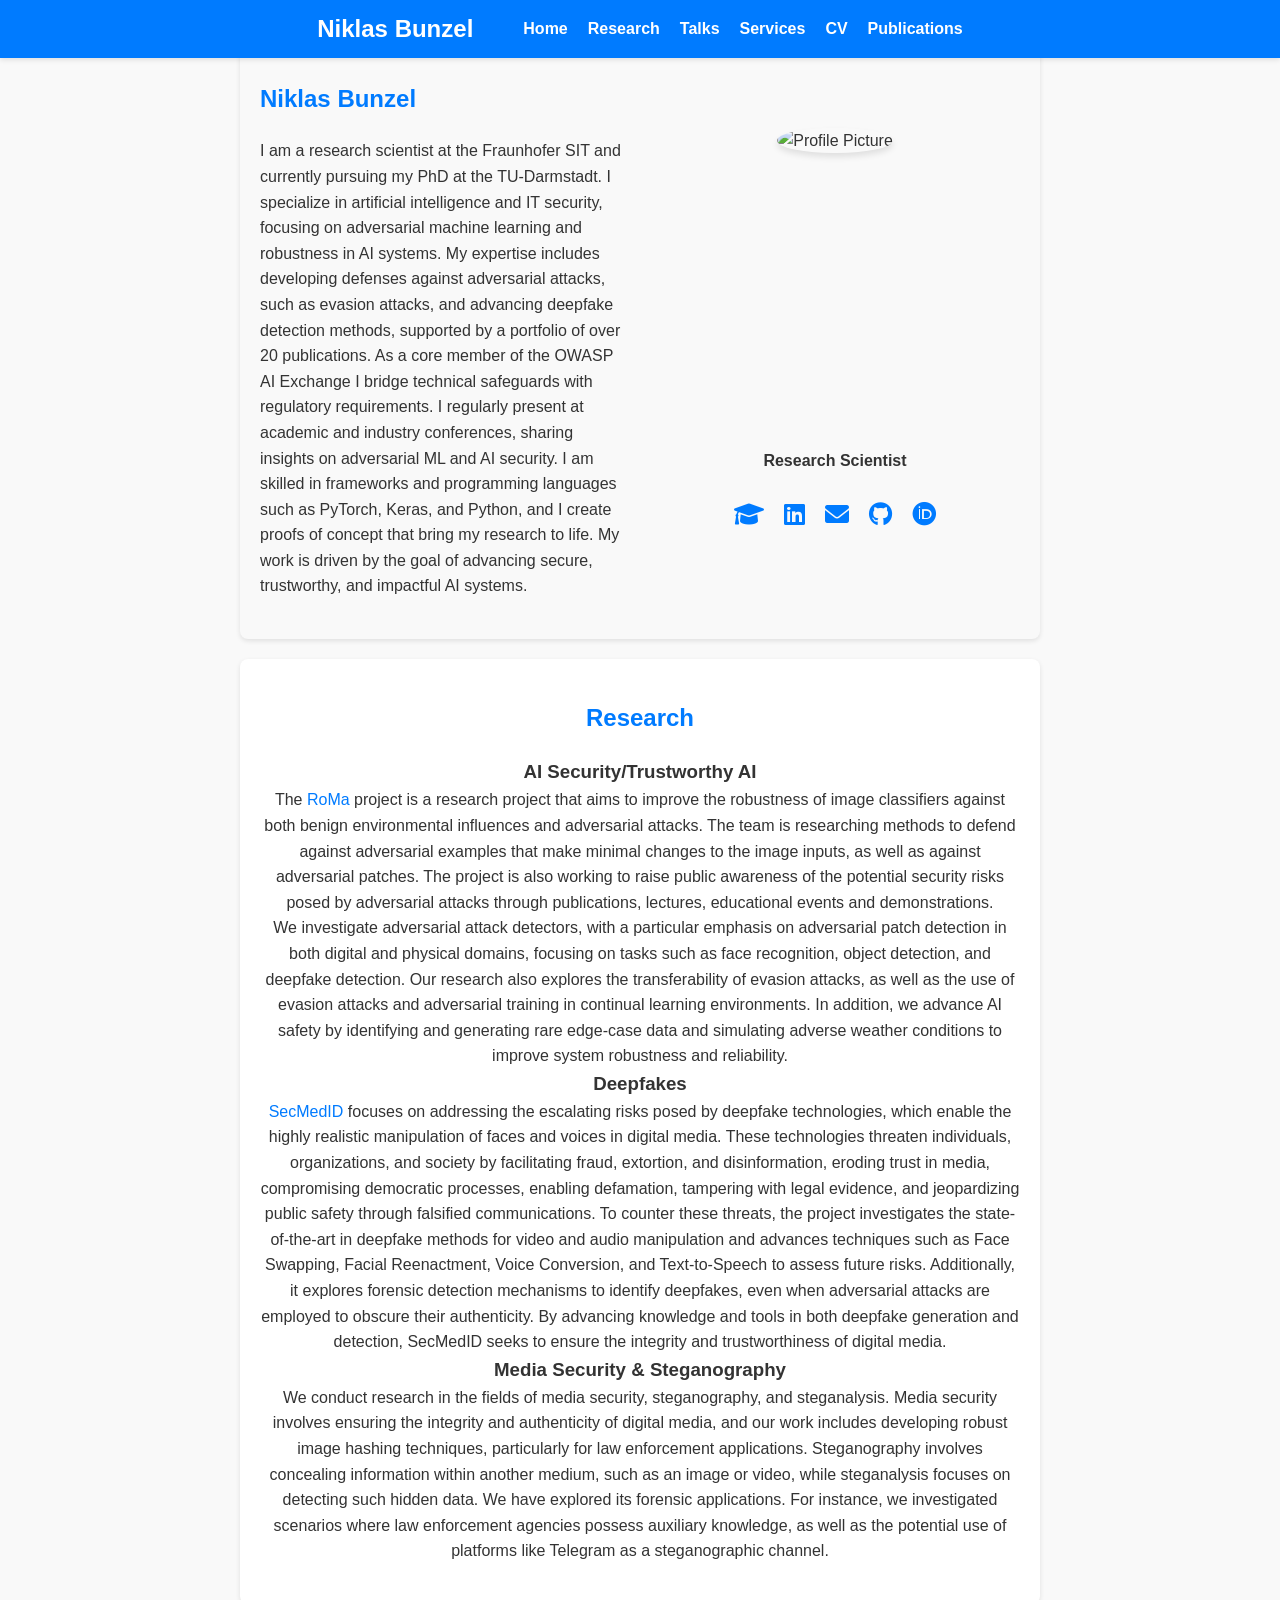
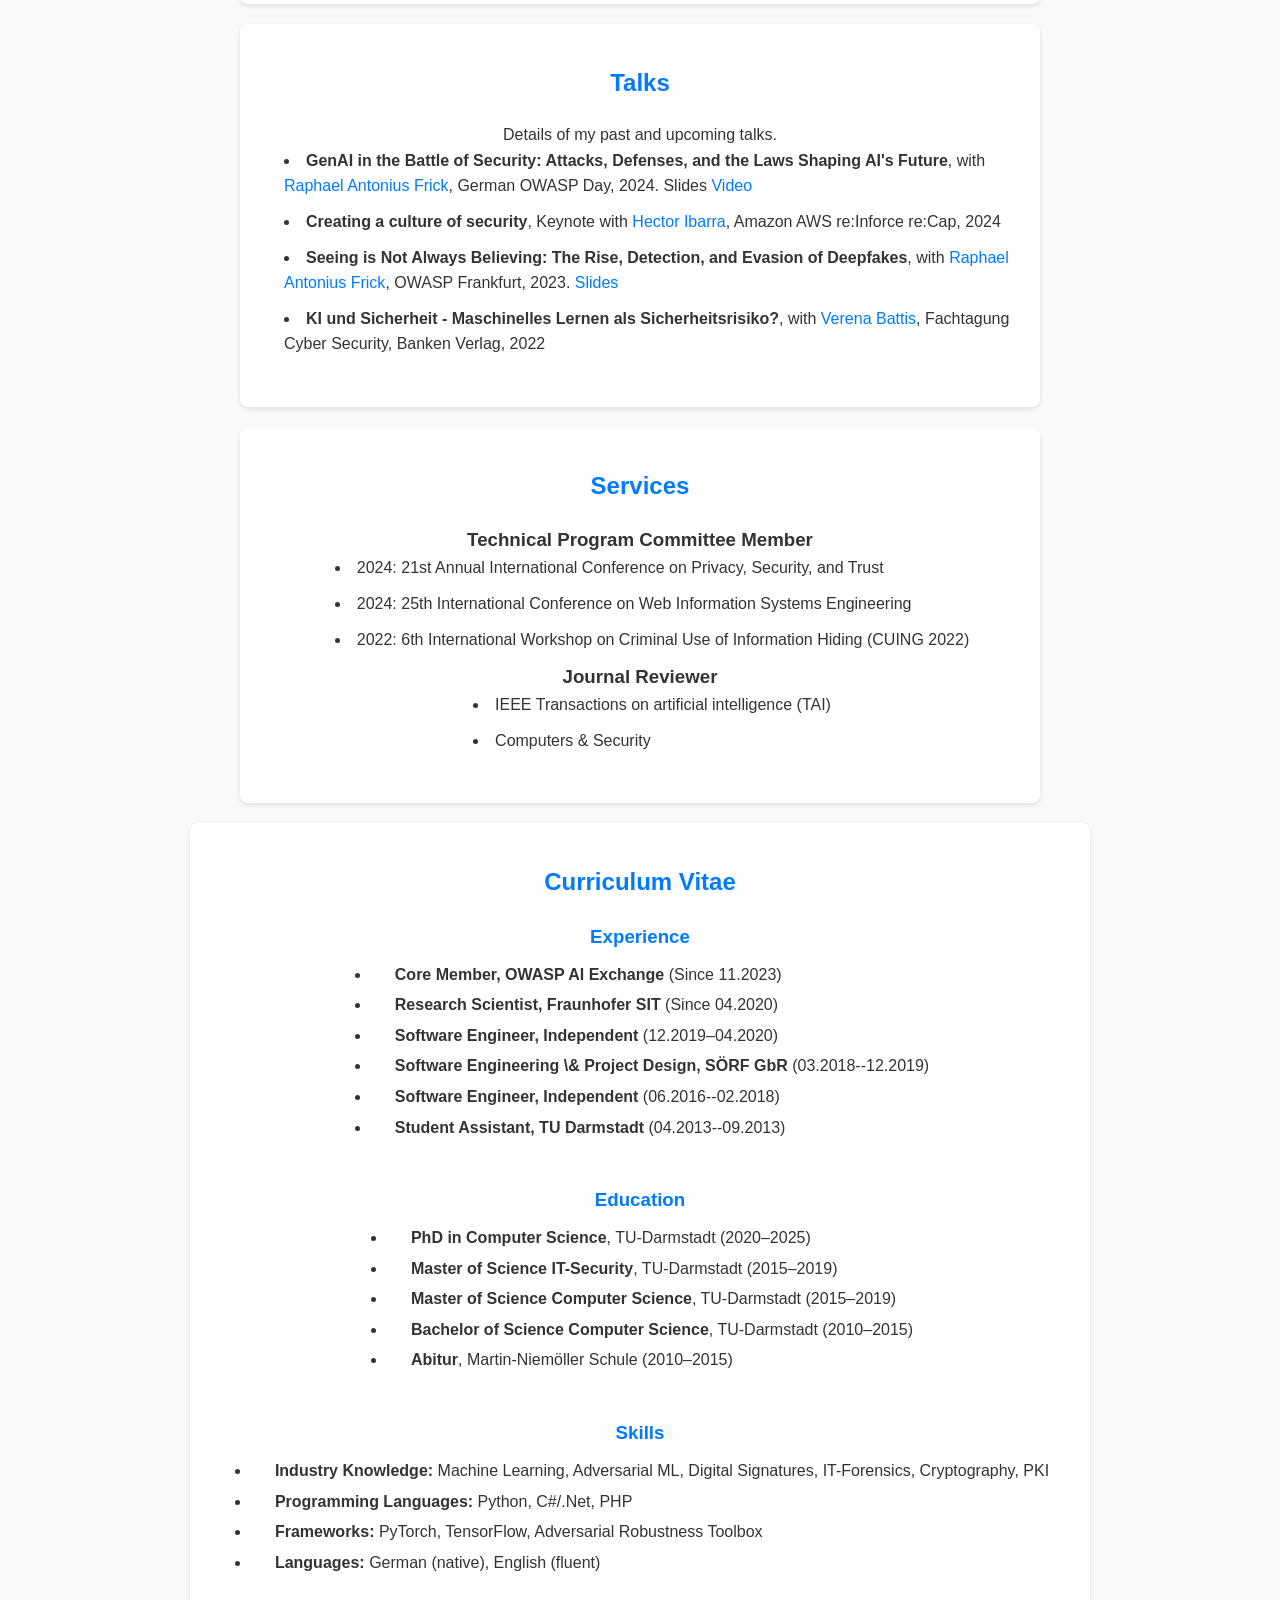
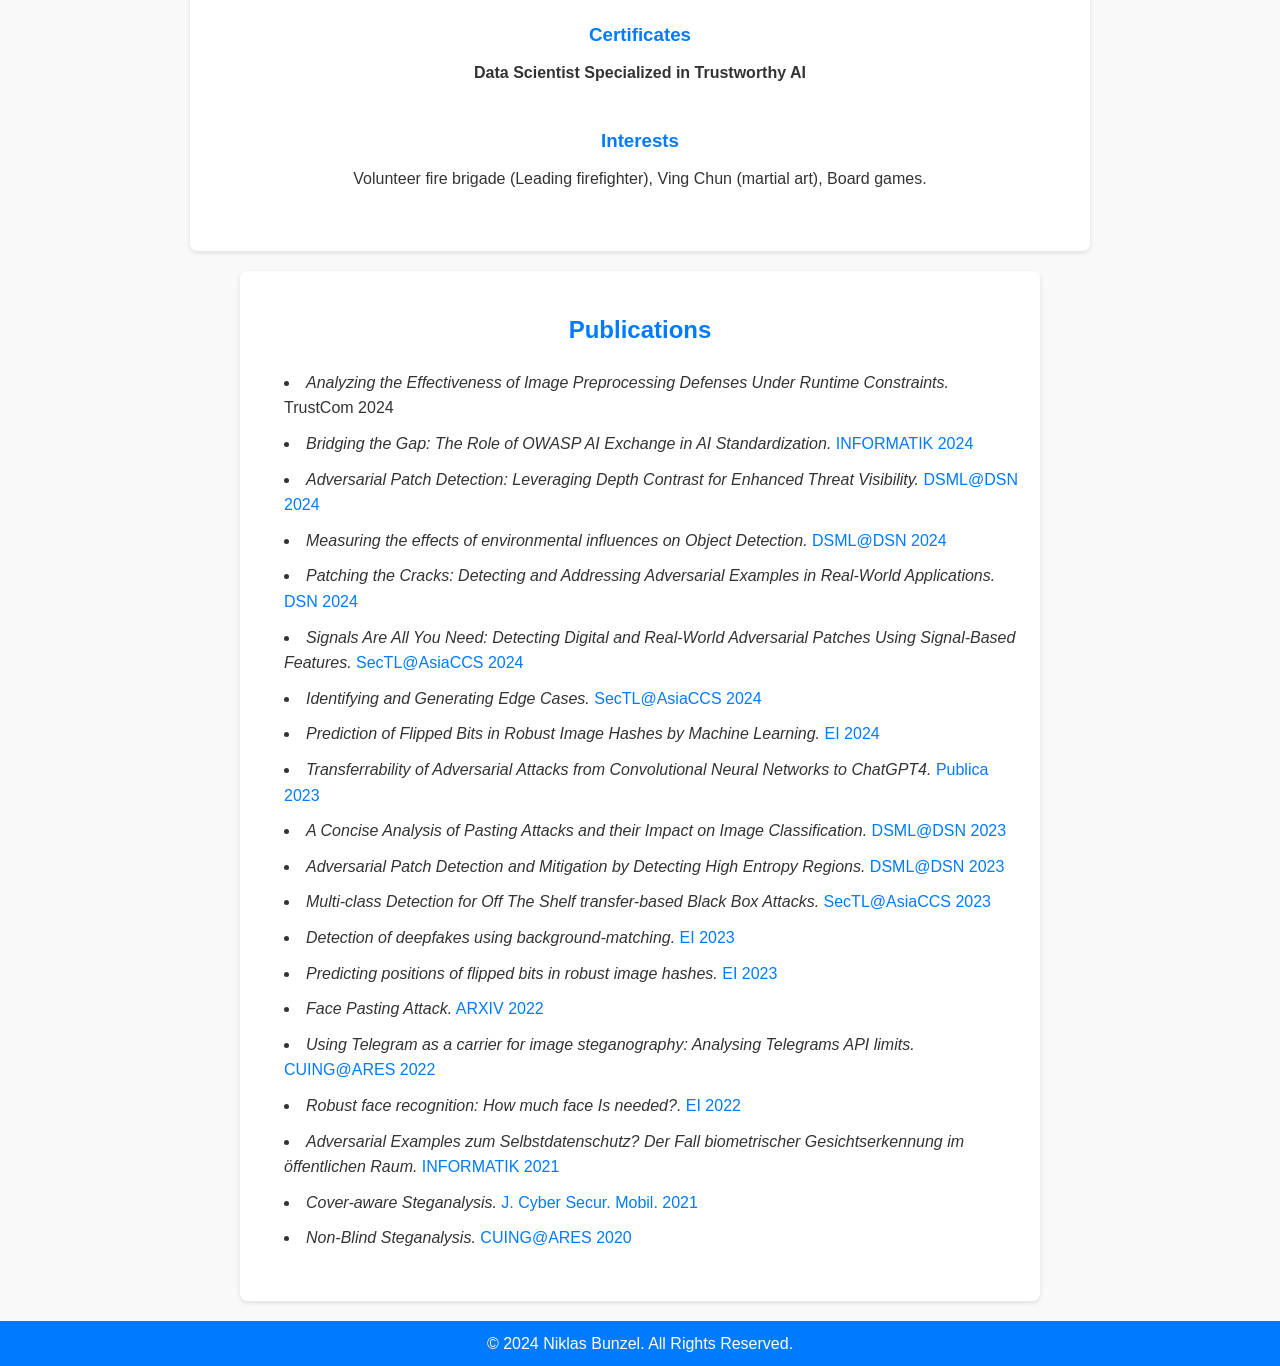
==== index.html @ 4af20cea "1. version" ====
<!DOCTYPE html>
<html lang="en">
<head>
    <meta charset="UTF-8">
    <meta name="viewport" content="width=device-width, initial-scale=1.0">
    <title>Niklas Bunzel</title>
    <link rel="stylesheet" href="styles.css">
    <link href="https://cdnjs.cloudflare.com/ajax/libs/font-awesome/6.0.0-beta3/css/all.min.css" rel="stylesheet">
</head>
<body>

    <header>
        <div class="menu-bar">
            <h1 class="logo">Niklas Bunzel</h1>
            <nav>
                <ul>
                    <li><a href="#home">Home</a></li>
                    <li><a href="#research">Research</a></li>
                    <li><a href="#talks">Talks</a></li>
                    <li><a href="#services">Services</a></li>
                    <li><a href="#cv">CV</a></li>
                    <li><a href="#publications">Publications</a></li>
                </ul>
            </nav>
        </div>   
    </header>
    <main>
    
        <section id="home" class="section">
        	<div class="home-container">
			<!-- Left: Text Content -->
			<div class="left-content">
			    <h2>Niklas Bunzel</h2>
			    <p>I am a research scientist at the Fraunhofer SIT and currently pursuing my PhD at the TU-Darmstadt. I specialize in artificial intelligence and IT security, focusing on adversarial machine learning and robustness in AI systems. My expertise includes developing defenses against adversarial attacks, such as evasion attacks, and advancing deepfake detection methods, supported by a portfolio of over 20 publications. As a core member of the OWASP AI Exchange I bridge technical safeguards with regulatory requirements. I regularly present at academic and industry conferences, sharing insights on adversarial ML and AI security. I am skilled in frameworks and programming languages such as PyTorch, Keras, and Python, and I create proofs of concept that bring my research to life. My work is driven by the goal of advancing secure, trustworthy, and impactful AI systems.</p>
			</div>
			
			<!-- Right: Image, Occupation, and Contact -->
			<div class="right-content">
			    <div class="image-container">
				<img src="Bunsel-14-1.jpg" alt="Profile Picture">
			    </div>
			    <div class="details">
				<p><strong>Research Scientist</strong></p>
				<div class="social-links">
				    <a href="https://scholar.google.com/citations?user=HoksiuwAAAAJ" target="_blank" title="Google Scholar">
					<i class="fas fa-graduation-cap"></i>
				    </a>
				    <a href="https://www.linkedin.com/in/niklas-bunzel-910a58199/" target="_blank" title="LinkedIn">
					<i class="fab fa-linkedin"></i>
				    </a>
				    <a href="mailto:firstname.lastname@sit.fraunhofer.de" title="Email">
					<i class="fas fa-envelope"></i>
				    </a>
				    <a href="https://github.com/bunni90" target="_blank" title="GitHub">
					<i class="fab fa-github"></i>
				    </a>
				    <a href="https://orcid.org/0000-0002-8921-1562" target="_blank" title="ORCID">
        				<i class="fab fa-orcid"></i>
    				    </a>
				</div>
			    </div>
			</div>
		
		</div>
            
        </section>
        <section id="research" class="section">
            <h2>Research</h2>
            <h3>AI Security/Trustworthy AI</h3>
            <p>The <a href="https://senpai.athene-center.de/projekte#c7153" target="_blank">RoMa</a> project is a research project that aims to improve the robustness of image classifiers against both benign environmental influences and adversarial attacks. The team is researching methods to defend against adversarial examples that make minimal changes to the image inputs, as well as against adversarial patches. The project is also working to raise public awareness of the potential security risks posed by adversarial attacks through publications, lectures, educational events and demonstrations.<br>
            
            We investigate adversarial attack detectors, with a particular emphasis on adversarial patch detection in both digital and physical domains, focusing on tasks such as face recognition, object detection, and deepfake detection. Our research also explores the transferability of evasion attacks, as well as the use of evasion attacks and adversarial training in continual learning environments. In addition, we advance AI safety by identifying and generating rare edge-case data and simulating adverse weather conditions to improve system robustness and reliability.</p>


            <h3>Deepfakes</h3>
            <p><a href="https://www.sit.fraunhofer.de/de/secmedid/" target="_blank">SecMedID</a>  focuses on addressing the escalating risks posed by deepfake technologies, which enable the highly realistic manipulation of faces and voices in digital media. These technologies threaten individuals, organizations, and society by facilitating fraud, extortion, and disinformation, eroding trust in media, compromising democratic processes, enabling defamation, tampering with legal evidence, and jeopardizing public safety through falsified communications. 

To counter these threats, the project investigates the state-of-the-art in deepfake methods for video and audio manipulation and advances techniques such as Face Swapping, Facial Reenactment, Voice Conversion, and Text-to-Speech to assess future risks. Additionally, it explores forensic detection mechanisms to identify deepfakes, even when adversarial attacks are employed to obscure their authenticity. By advancing knowledge and tools in both deepfake generation and detection, SecMedID seeks to ensure the integrity and trustworthiness of digital media.</p>
            <h3>Media Security & Steganography</h3>
            <p>We conduct research in the fields of media security, steganography, and steganalysis. Media security involves ensuring the integrity and authenticity of digital media, and our work includes developing robust image hashing techniques, particularly for law enforcement applications. Steganography involves concealing information within another medium, such as an image or video, while steganalysis focuses on detecting such hidden data. We have explored its forensic applications. For instance, we investigated scenarios where law enforcement agencies possess auxiliary knowledge, as well as the potential use of platforms like Telegram as a steganographic channel.</p>
        </section>
        
        <section id="talks" class="section">
            <h2>Talks</h2>
            <p>Details of my past and upcoming talks.</p>
            <ul class="centered-list">
            	<li> <b>GenAI in the Battle of Security: Attacks, Defenses, and the Laws Shaping AI's Future</b>, with <a href="https://www.linkedin.com/in/raphael-antonius-frick-937113314/" target="_blank">Raphael Antonius Frick</a>, German OWASP Day, 2024. Slides <a href="https://media.ccc.de/v/god2024-56275-genai-in-the-battle-of-sec#t=1388" target="_blank">Video</a></li>
		<li> <b>Creating a culture of security</b>, Keynote with <a href="https://www.linkedin.com/in/hectorib/" target="_blank">Hector Ibarra</a>, Amazon AWS re:Inforce re:Cap, 2024</li>
		<li> <b>Seeing is Not Always Believing: The Rise, Detection, and Evasion of Deepfakes</b>, with <a href="https://www.linkedin.com/in/raphael-antonius-frick-937113314/" target="_blank">Raphael Antonius Frick</a>, OWASP Frankfurt, 2023. <a href="https://owasp.org/www-chapter-frankfurt/assets/slides/63_OWASP_Frankfurt_Stammtisch_2.pdf" target="_blank">Slides</a></li>
		<li> <b>KI und Sicherheit​ - Maschinelles Lernen als Sicherheitsrisiko?</b>, with <a href="https://www.linkedin.com/in/verena-battis-b13709149/" target="_blank">Verena Battis</a>, Fachtagung Cyber Security, Banken Verlag, 2022</li>
            </ul>
        </section>
        
        <section id="services" class="section">
            <h2>Services</h2>
            <h3>Technical Program Committee Member</h3>
            <ul class="centered-list">
            	<li>2024: 21st Annual International Conference on Privacy, Security, and Trust</li>
		<li>2024: 25th International Conference on Web Information Systems Engineering</li>
		<li>2022: 6th International Workshop on Criminal Use of Information Hiding (CUING 2022)</li>
            </ul>
            <h3>Journal Reviewer</h3>
            <ul class="centered-list">
            	<li>IEEE Transactions on artificial intelligence (TAI)</li>
		<li>Computers & Security</li>
            </ul>
        </section>
        
        <section id="cv" class="section">
	    <h2>Curriculum Vitae</h2>
	    <div class="cv-container">
		<div class="cv-section">
		    <h3>Experience</h3>
		    <ul class="centered-list">
		        <li><strong>Core Member, OWASP AI Exchange</strong> (Since 11.2023)</li>
		        <li><strong>Research Scientist, Fraunhofer SIT</strong> (Since 04.2020)</li>
		        <li><strong>Software Engineer, Independent</strong> (12.2019–04.2020)</li>
		        <li><strong>Software Engineering \& Project Design, SÖRF GbR</strong> (03.2018--12.2019)</li>
		        <li><strong>Software Engineer, Independent</strong> (06.2016--02.2018)</li>
		        <li><strong>Student Assistant, TU Darmstadt</strong> (04.2013--09.2013)</li>
		    </ul>
		</div>
		<div class="cv-section">
		    <h3>Education</h3>
		    <ul class="centered-list">
		        <li><strong>PhD in Computer Science</strong>, TU-Darmstadt (2020–2025)</li>
		        <li><strong>Master of Science IT-Security</strong>, TU-Darmstadt (2015–2019)</li>
		        <li><strong>Master of Science Computer Science</strong>, TU-Darmstadt (2015–2019)</li>
		        <li><strong>Bachelor of Science Computer Science</strong>, TU-Darmstadt (2010–2015)</li>
		        <li><strong>Abitur</strong>, Martin-Niemöller Schule (2010–2015)</li>
		    </ul>
		</div>
		<div class="cv-section">
		    <h3>Skills</h3>
		    <ul class="centered-list">
		        <li><strong>Industry Knowledge:</strong> Machine Learning, Adversarial ML, Digital Signatures, IT-Forensics, Cryptography, PKI</li>
		        <li><strong>Programming Languages:</strong> Python, C#/.Net, PHP</li>
		        <li><strong>Frameworks:</strong> PyTorch, TensorFlow, Adversarial Robustness Toolbox</li>
		        <li><strong>Languages:</strong> German (native), English (fluent)</li>
		    </ul>
		</div>
		<div class="cv-section">
		    <h3>Certificates</h3>
		        <strong>Data Scientist Specialized in Trustworthy AI</strong>
		</div>
		<div class="cv-section">
		    <h3>Interests</h3>
		    <p>Volunteer fire brigade (Leading firefighter), Ving Chun (martial art), Board games.</p>
		</div>
	    </div>
	</section>
	
	<section id="publications" class="section">
	    <h2>Publications</h2>
	    <ul class="centered-list">
		<li><em>Analyzing the Effectiveness of Image Preprocessing Defenses Under Runtime Constraints.</em> TrustCom 2024</li>
		<li><em>Bridging the Gap: The Role of OWASP AI Exchange in AI Standardization.</em> <a href="https://dl.gi.de/items/9f8612f8-43a2-40ff-9be1-21d5b6b22235" target="_blank">INFORMATIK 2024</a></li>
		<li><em>Adversarial Patch Detection: Leveraging Depth Contrast for Enhanced Threat Visibility.</em> <a href="https://ieeexplore.ieee.org/document/10646903" target="_blank">DSML@DSN 2024</a></li>
		<li><em>Measuring the effects of environmental influences on Object Detection.</em> <a href="https://ieeexplore.ieee.org/document/10646929" target="_blank">DSML@DSN 2024</a></li>
		<li><em>Patching the Cracks: Detecting and Addressing Adversarial Examples in Real-World Applications.</em> <a href="https://ieeexplore.ieee.org/document/10647102" target="_blank">DSN 2024</a></li>
		<li><em>Signals Are All You Need: Detecting Digital and Real-World Adversarial Patches Using Signal-Based Features.</em> <a href="https://dl.acm.org/doi/abs/10.1145/3665451.3665530" target="_blank">SecTL@AsiaCCS 2024</a></li>
		<li><em>Identifying and Generating Edge Cases.</em> <a href="https://dl.acm.org/doi/10.1145/3665451.3665529" target="_blank">SecTL@AsiaCCS 2024</a></li>
		<li><em>Prediction of Flipped Bits in Robust Image Hashes by Machine Learning.</em> <a href="" target="_blank">EI 2024</a></li>
		<li><em>Transferrability of Adversarial Attacks from Convolutional Neural Networks to ChatGPT4.</em> <a href="https://publica.fraunhofer.de/entities/publication/d506b2ba-78fe-431d-83f8-72a82986fa1d" target="_blank">Publica 2023</a></li>
		<li><em>A Concise Analysis of Pasting Attacks and their Impact on Image Classification.</em> <a href="https://ieeexplore.ieee.org/document/10207094" target="_blank">DSML@DSN 2023</a></li>
		<li><em>Adversarial Patch Detection and Mitigation by Detecting High Entropy Regions.</em> <a href="https://ieeexplore.ieee.org/document/10207151" target="_blank">DSML@DSN 2023</a></li>
		<li><em>Multi-class Detection for Off The Shelf transfer-based Black Box Attacks.</em> <a href="https://dl.acm.org/doi/10.1145/3591197.3591305" target="_blank">SecTL@AsiaCCS 2023</a></li>
		<li><em>Detection of deepfakes using background-matching.</em> <a href="https://library.imaging.org/ei/articles/35/4/MWSF-381" target="_blank">EI 2023</a></li>
		<li><em>Predicting positions of flipped bits in robust image hashes.</em> <a href="https://library.imaging.org/ei/articles/36/4/MWSF-339" target="_blank">EI 2023</a></li>
		<li><em>Face Pasting Attack.</em> <a href="https://arxiv.org/abs/2210.09153" target="_blank">ARXIV 2022</a></li>
		<li><em>Using Telegram as a carrier for image steganography: Analysing Telegrams API limits.</em> <a href="https://dl.acm.org/doi/10.1145/3538969.3544440" target="_blank">CUING@ARES 2022</a></li>
		<li><em>Robust face recognition: How much face Is needed?.</em> <a href="https://library.imaging.org/ei/articles/34/4/MWSF-209" target="_blank">EI 2022</a></li>
		<li><em>Adversarial Examples zum Selbstdatenschutz? Der Fall biometrischer Gesichtserkennung im öffentlichen Raum.</em> <a href="https://dl.gi.de/items/1ae3a1bf-615f-49c8-b6d5-9079193f9e84" target="_blank">INFORMATIK 2021</a></li>
		<li><em>Cover-aware Steganalysis.</em> <a href="https://journals.riverpublishers.com/index.php/JCSANDM/article/view/5967" target="_blank">J. Cyber Secur. Mobil. 2021</a></li>
		<li><em>Non-Blind Steganalysis.</em> <a href="https://dl.acm.org/doi/10.1145/3407023.3409221" target="_blank">CUING@ARES 2020</a></li>
	    </ul>
	</section>

    </main>
    <footer>
        <p>&copy; 2024 Niklas Bunzel. All Rights Reserved.</p>        
    </footer>
    
    <script>
    let lastScrollPosition = 0;
    const menuBar = document.querySelector('.menu-bar');

    window.addEventListener('scroll', () => {
        const currentScrollPosition = window.pageYOffset || document.documentElement.scrollTop;

        if (currentScrollPosition > lastScrollPosition) {
            // Scrolling down - hide menu bar
            menuBar.style.transform = 'translateY(-100%)';
        } else {
            // Scrolling up - show menu bar
            menuBar.style.transform = 'translateY(0)';
        }

        lastScrollPosition = currentScrollPosition <= 0 ? 0 : currentScrollPosition; // Avoid negative scroll
    });
</script>
</body>
</html>
---- styles.css ----
/* General Styles */
* {
    margin: 0;
    padding: 0;
    box-sizing: border-box;
}

body {
    font-family: Arial, sans-serif;
    line-height: 1.6;
    color: #333;
    background-color: #f9f9f9;
    padding-top: 20px;
}

a {
    text-decoration: none;
    color: #007BFF;
}

a:hover {
    text-decoration: underline;
}

/* Menu Bar */
.menu-bar {
    display: flex;
    justify-content: center;
    align-items: center;
    gap: 50px;
    padding: 10px 20px;
    background-color: #007BFF;
    color: white;
    position: fixed; /*sticky;*/
    top: 0;
    left: 0;
    right: 0;
    z-index: 1000;
    box-shadow: 0 2px 5px rgba(0, 0, 0, 0.1);
    transform: translateY(0); 
    transition: transform 0.3s ease-in-out; 
}

.menu-bar .logo {
    font-size: 1.5rem;
    font-weight: bold;
}

.menu-bar nav ul {
    list-style: none;
    display: flex;
    gap: 20px;
}

.menu-bar nav ul li {
    margin: 0;
}

.menu-bar nav ul li a {
    color: white;
    font-weight: bold;
}

/* Sections */
.section {
    padding: 40px 20px;
    text-align: center;
    background-color: white;
    margin: 20px auto;
    max-width: 800px;
    border-radius: 8px;
    box-shadow: 0 2px 5px rgba(0, 0, 0, 0.1);
}

.section h2 {
    margin-bottom: 20px;
    color: #007BFF;
}

/* Responsive Menu */
@media (max-width: 768px) {
    .menu-bar nav ul {
        flex-wrap: wrap; 
        justify-content: center; 
        gap: 10px; 
    }
    
    .menu-bar {
        flex-wrap: wrap; 
        padding: 15px;
    }
    
}

/* Footer */
footer {
    text-align: center;
    padding: 10px 0;
    background-color: #007BFF;
    color: white;
    margin-top: 20px;
}


/* Social Links */
.social-links {
    display: flex;
    justify-content: center;
    gap: 20px;
    margin: 20px 0;
}

.social-links a {
    color: #007BFF;
    font-size: 1.5rem;
    transition: color 0.3s ease;
}

.social-links a:hover {
    color: #0056b3;
}

.social-links i {
    vertical-align: middle;
}

/* Talks section */
.centered-list {
    list-style-position: inside; 
    list-style-type: disc;      
    padding: 0;                 
    margin: 0 auto;             
    text-align: center;         
    display: inline-block;      
}

.centered-list li {
    position: relative;         
    margin-bottom: 10px;        
    text-align: left;           
    padding-left: 1.5em;                  
}

/* Home Section Layout */
#home {
    background-color: #f9f9f9;
    padding: 40px 20px;
    border-radius: 8px;
    box-shadow: 0 2px 5px rgba(0, 0, 0, 0.1);
}

.home-container {
    display: flex;
    flex-wrap: nowrap;           
    justify-content: space-between;   
    align-items: center;       
    gap: 20px;                 
}

/* Left Content */
.left-content {
    flex: 1 1 50%;             
    max-width: 400px;          
    text-align: left;          
}

/* Right Content */
.right-content {
    display: flex;              
    flex-direction: column;     
    align-items: center;        
    flex: 1 1 50%;             
    max-width: 400px;          
    text-align: center;     
}

/* Image Content */
.image-container {
    flex: 1 1 300px;             
    max-width: 300px;         
    width: 100%;                 
    margin-bottom: 20px;          
}

/* Styling the Image */
.image-container img {
    width: 100%;               
    height: auto;              
    border-radius: 50%;        
    box-shadow: 0 4px 6px rgba(0, 0, 0, 0.1); 
}

/* CV Section */
#cv {
    background-color: #ffffff;
    padding: 40px 20px;
    border-radius: 8px;
    box-shadow: 0 2px 5px rgba(0, 0, 0, 0.1);
    max-width: 900px;
    margin: 20px auto;
}

.cv-container {
    display: flex;
    flex-direction: column;
    gap: 20px;
}

.cv-section {
    margin-bottom: 20px;
}

.cv-section h3 {
    color: #007BFF;
    margin-bottom: 10px;
}

.cv-section ul {
    list-style: disc;
    padding-left: 20px;
}

.cv-section ul li {
    margin-bottom: 5px;
}
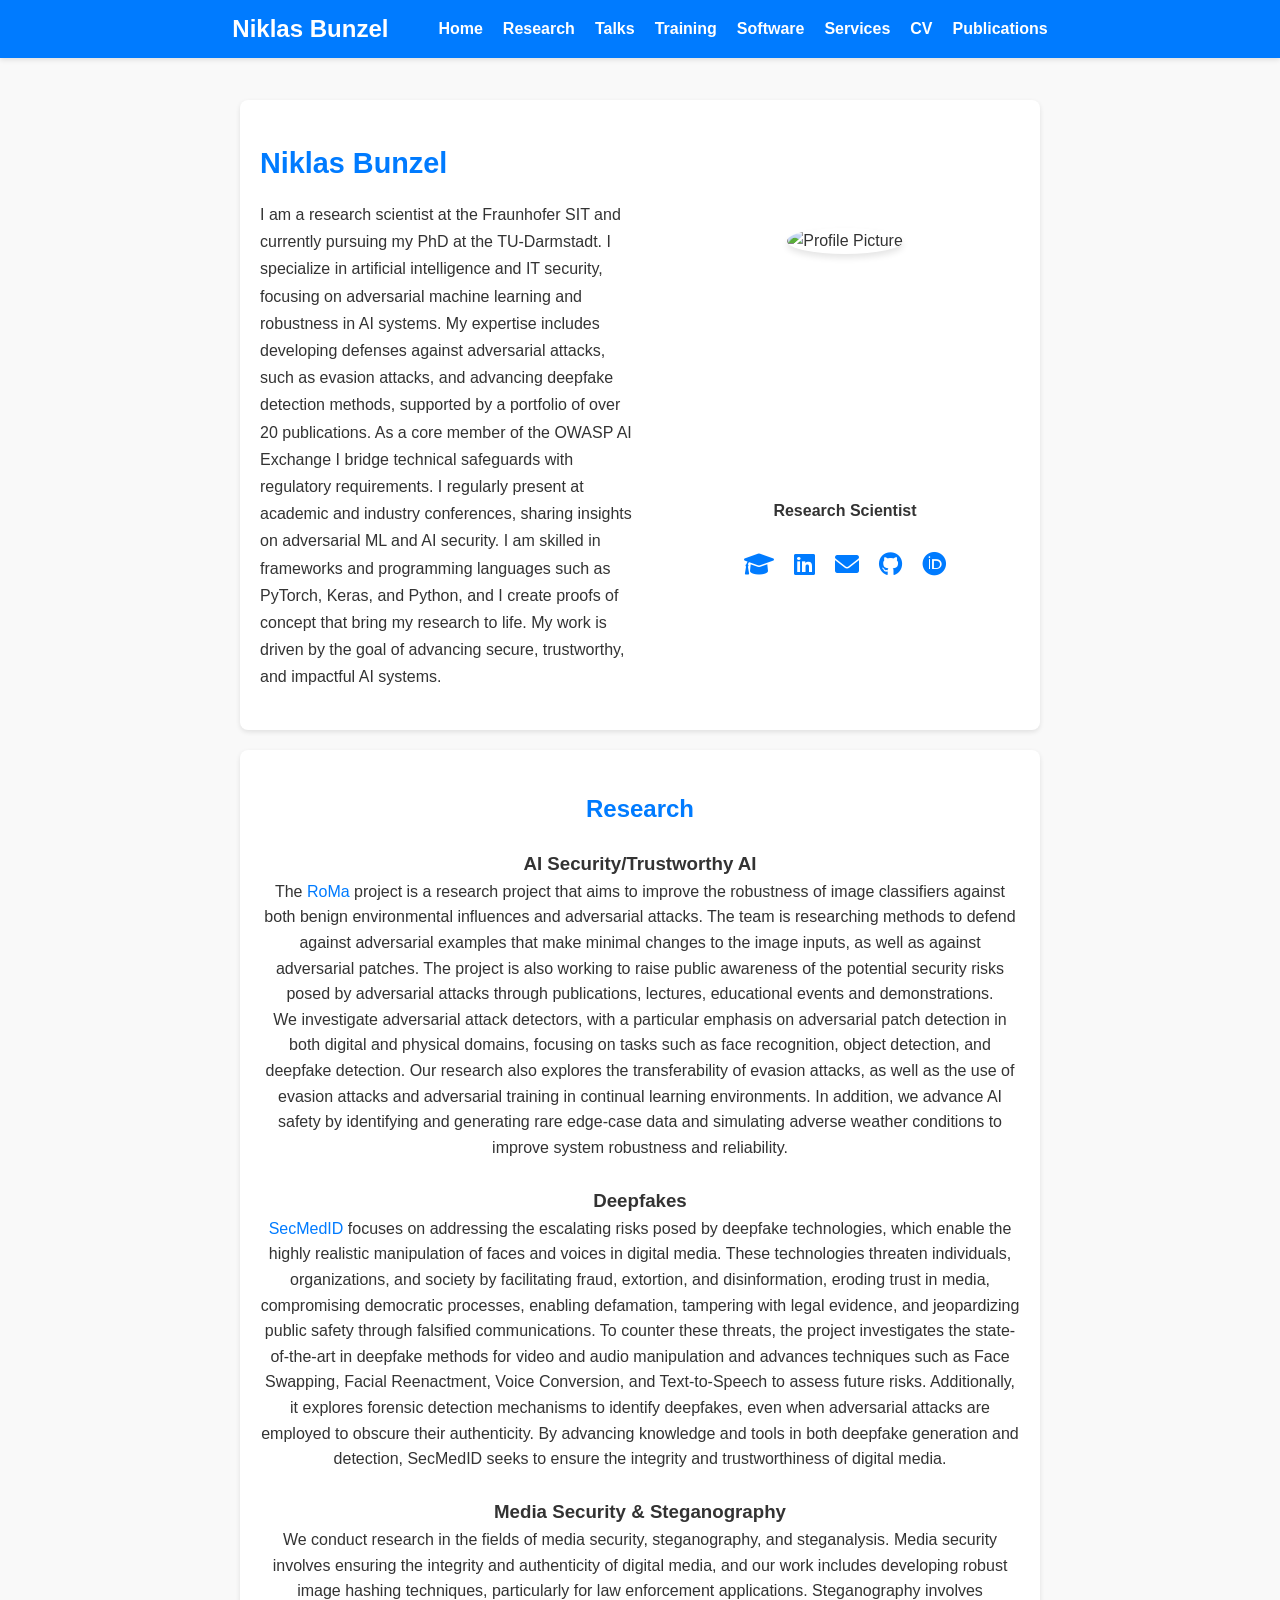
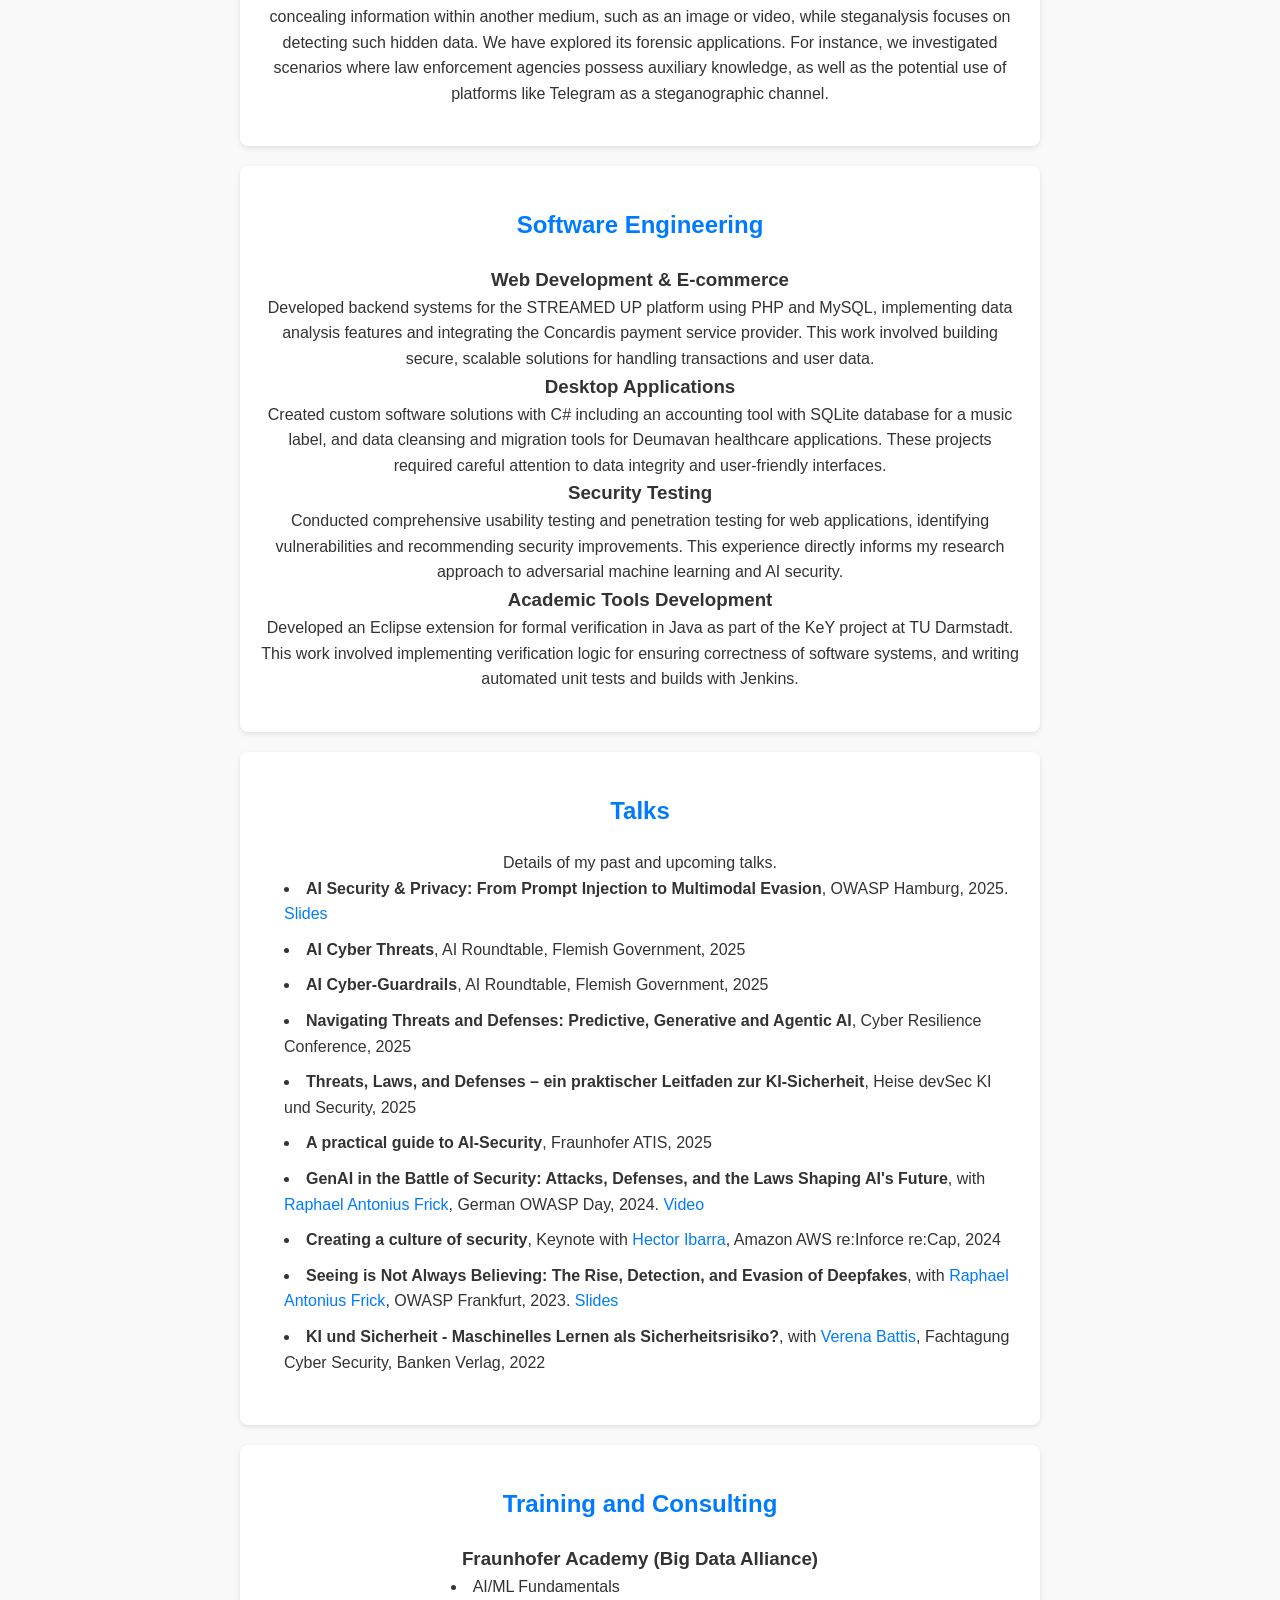
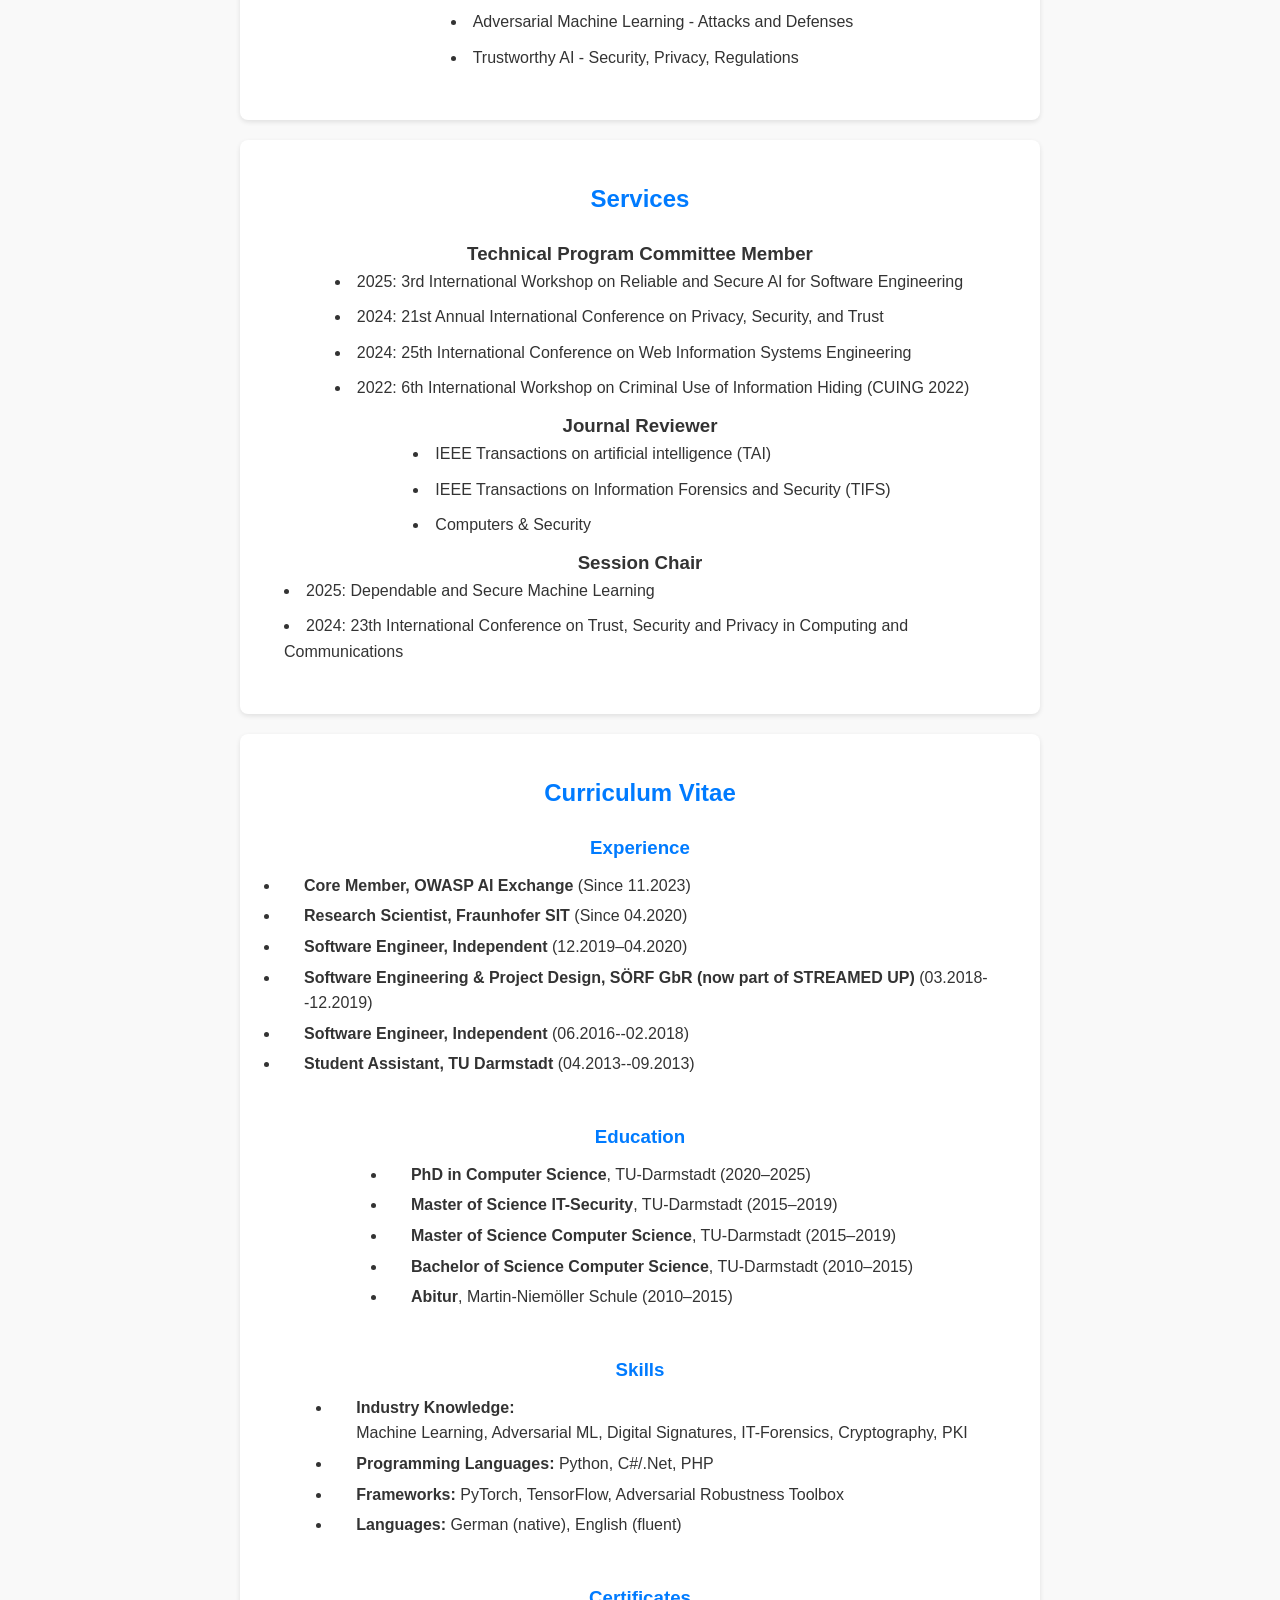
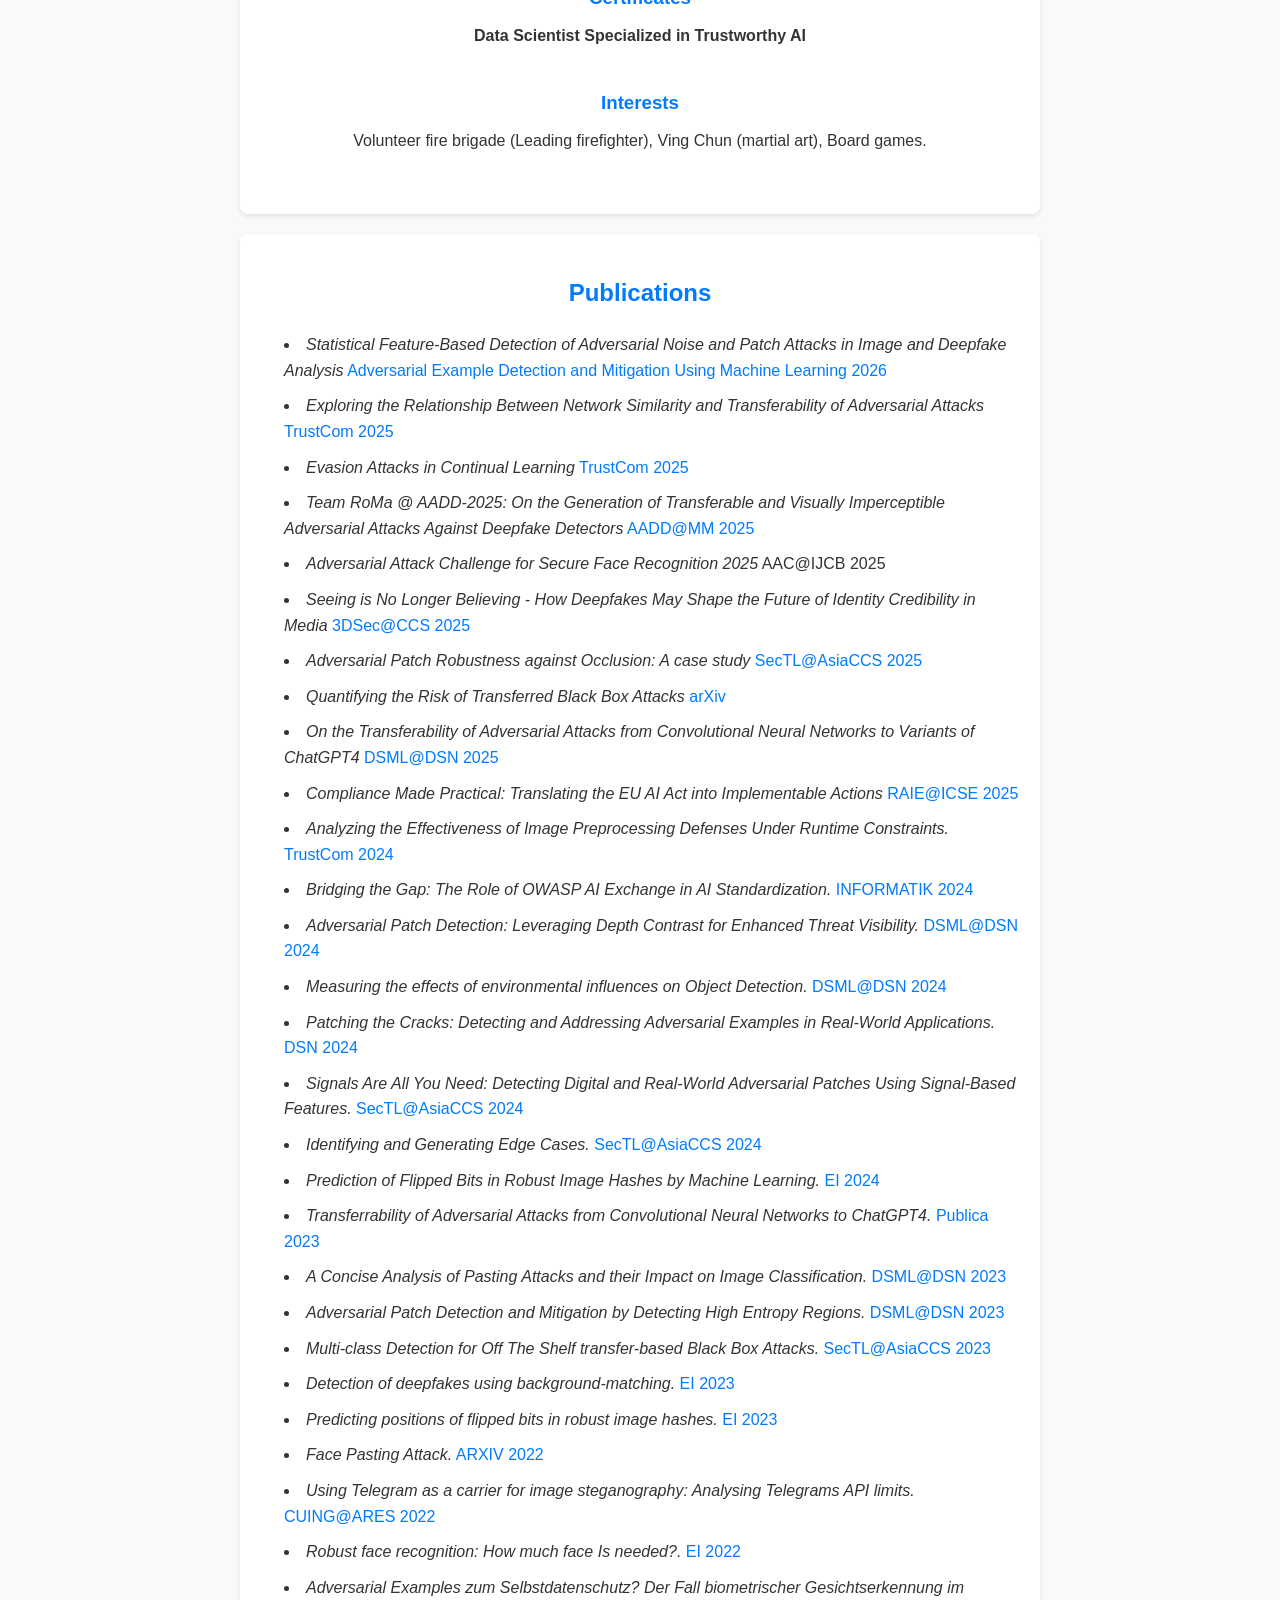
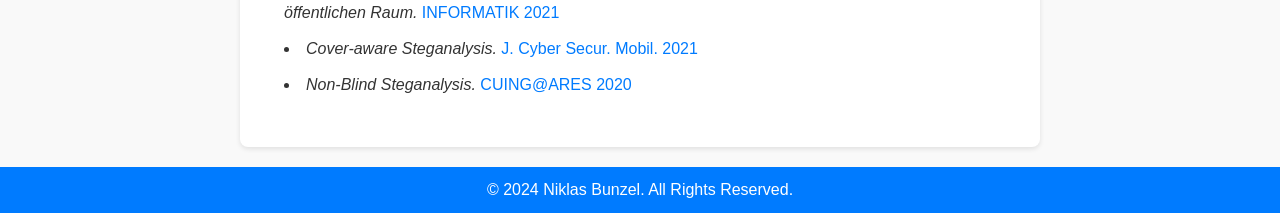
==== commit 8d0702e4: "update, added new papers, talks, sections etc." ====
--- a/index.html
+++ b/index.html
@@ -12,17 +12,25 @@
     <header>
         <div class="menu-bar">
             <h1 class="logo">Niklas Bunzel</h1>
-            <nav>
+            <div class="menu-toggle" onclick="toggleMenu()">
+                <span></span>
+                <span></span>
+                <span></span>
+            </div>
+            <nav id="main-nav">
                 <ul>
-                    <li><a href="#home">Home</a></li>
-                    <li><a href="#research">Research</a></li>
-                    <li><a href="#talks">Talks</a></li>
-                    <li><a href="#services">Services</a></li>
-                    <li><a href="#cv">CV</a></li>
-                    <li><a href="#publications">Publications</a></li>
+                    <li><a href="#home" onclick="closeMenu()">Home</a></li>
+                    <li><a href="#research" onclick="closeMenu()">Research</a></li>
+                    <li><a href="#talks" onclick="closeMenu()">Talks</a></li>
+     				<li><a href="#training" onclick="closeMenu()">Training</a></li>
+					<li><a href="#software" onclick="closeMenu()">Software</a></li>
+                    <li><a href="#services" onclick="closeMenu()">Services</a></li>
+                    <li><a href="#cv" onclick="closeMenu()">CV</a></li>
+                   <!-- <li><a href="#demos" onclick="closeMenu()">Demos</a></li> -->
+                    <li><a href="#publications" onclick="closeMenu()">Publications</a></li>
                 </ul>
             </nav>
-        </div>   
+        </div>
     </header>
     <main>
     
@@ -48,7 +56,7 @@
 				    <a href="https://www.linkedin.com/in/niklas-bunzel-910a58199/" target="_blank" title="LinkedIn">
 					<i class="fab fa-linkedin"></i>
 				    </a>
-				    <a href="mailto:firstname.lastname@sit.fraunhofer.de" title="Email">
+				    <a href="mailto:firstname.lastname@owasp.org" title="Email">
 					<i class="fas fa-envelope"></i>
 				    </a>
 				    <a href="https://github.com/bunni90" target="_blank" title="GitHub">
@@ -71,23 +79,56 @@
             
             We investigate adversarial attack detectors, with a particular emphasis on adversarial patch detection in both digital and physical domains, focusing on tasks such as face recognition, object detection, and deepfake detection. Our research also explores the transferability of evasion attacks, as well as the use of evasion attacks and adversarial training in continual learning environments. In addition, we advance AI safety by identifying and generating rare edge-case data and simulating adverse weather conditions to improve system robustness and reliability.</p>
 
-
+			<br>
             <h3>Deepfakes</h3>
             <p><a href="https://www.sit.fraunhofer.de/de/secmedid/" target="_blank">SecMedID</a>  focuses on addressing the escalating risks posed by deepfake technologies, which enable the highly realistic manipulation of faces and voices in digital media. These technologies threaten individuals, organizations, and society by facilitating fraud, extortion, and disinformation, eroding trust in media, compromising democratic processes, enabling defamation, tampering with legal evidence, and jeopardizing public safety through falsified communications. 
 
 To counter these threats, the project investigates the state-of-the-art in deepfake methods for video and audio manipulation and advances techniques such as Face Swapping, Facial Reenactment, Voice Conversion, and Text-to-Speech to assess future risks. Additionally, it explores forensic detection mechanisms to identify deepfakes, even when adversarial attacks are employed to obscure their authenticity. By advancing knowledge and tools in both deepfake generation and detection, SecMedID seeks to ensure the integrity and trustworthiness of digital media.</p>
+
+			<br>
             <h3>Media Security & Steganography</h3>
             <p>We conduct research in the fields of media security, steganography, and steganalysis. Media security involves ensuring the integrity and authenticity of digital media, and our work includes developing robust image hashing techniques, particularly for law enforcement applications. Steganography involves concealing information within another medium, such as an image or video, while steganalysis focuses on detecting such hidden data. We have explored its forensic applications. For instance, we investigated scenarios where law enforcement agencies possess auxiliary knowledge, as well as the potential use of platforms like Telegram as a steganographic channel.</p>
+        </section>
+        
+        <section id="software" class="section">
+            <h2>Software Engineering</h2>
+            <h3>Web Development & E-commerce</h3>
+            <p>Developed backend systems for the STREAMED UP platform using PHP and MySQL, implementing data analysis features and integrating the Concardis payment service provider. This work involved building secure, scalable solutions for handling transactions and user data.</p>
+
+            <h3>Desktop Applications</h3>
+            <p>Created custom software solutions with C# including an accounting tool with SQLite database for a music label, and data cleansing and migration tools for Deumavan healthcare applications. These projects required careful attention to data integrity and user-friendly interfaces.</p>
+
+            <h3>Security Testing</h3>
+            <p>Conducted comprehensive usability testing and penetration testing for web applications, identifying vulnerabilities and recommending security improvements. This experience directly informs my research approach to adversarial machine learning and AI security.</p>
+
+            <h3>Academic Tools Development</h3>
+            <p>Developed an Eclipse extension for formal verification in Java as part of the KeY project at TU Darmstadt. This work involved implementing verification logic for ensuring correctness of software systems, and writing automated unit tests and builds with Jenkins.</p>
         </section>
         
         <section id="talks" class="section">
             <h2>Talks</h2>
             <p>Details of my past and upcoming talks.</p>
             <ul class="centered-list">
-            	<li> <b>GenAI in the Battle of Security: Attacks, Defenses, and the Laws Shaping AI's Future</b>, with <a href="https://www.linkedin.com/in/raphael-antonius-frick-937113314/" target="_blank">Raphael Antonius Frick</a>, German OWASP Day, 2024. Slides <a href="https://media.ccc.de/v/god2024-56275-genai-in-the-battle-of-sec#t=1388" target="_blank">Video</a></li>
-		<li> <b>Creating a culture of security</b>, Keynote with <a href="https://www.linkedin.com/in/hectorib/" target="_blank">Hector Ibarra</a>, Amazon AWS re:Inforce re:Cap, 2024</li>
-		<li> <b>Seeing is Not Always Believing: The Rise, Detection, and Evasion of Deepfakes</b>, with <a href="https://www.linkedin.com/in/raphael-antonius-frick-937113314/" target="_blank">Raphael Antonius Frick</a>, OWASP Frankfurt, 2023. <a href="https://owasp.org/www-chapter-frankfurt/assets/slides/63_OWASP_Frankfurt_Stammtisch_2.pdf" target="_blank">Slides</a></li>
-		<li> <b>KI und Sicherheit​ - Maschinelles Lernen als Sicherheitsrisiko?</b>, with <a href="https://www.linkedin.com/in/verena-battis-b13709149/" target="_blank">Verena Battis</a>, Fachtagung Cyber Security, Banken Verlag, 2022</li>
+            	<li> <b>AI Security & Privacy: From Prompt Injection to Multimodal Evasion</b>, OWASP Hamburg, 2025. <a href="https://owasp.org/www-chapter-germany/stammtische/hamburg/assets/slides/2025_07_16%20Bunzel%20-%20AI%20Security%20and%20Privacy.pdf" target="_blank">Slides</a></li>
+    <li> <b>AI Cyber Threats</b>, AI Roundtable, Flemish Government, 2025</li>
+    <li> <b>AI Cyber-Guardrails</b>, AI Roundtable, Flemish Government, 2025</li>
+    <li> <b>Navigating Threats and Defenses: Predictive, Generative and Agentic AI</b>, Cyber Resilience Conference, 2025</li>
+    <li> <b>Threats, Laws, and Defenses – ein praktischer Leitfaden zur KI-Sicherheit</b>, Heise devSec KI und Security, 2025</li>
+    <li> <b>A practical guide to AI-Security</b>, Fraunhofer ATIS, 2025</li>
+            	<li> <b>GenAI in the Battle of Security: Attacks, Defenses, and the Laws Shaping AI's Future</b>, with <a href="https://www.linkedin.com/in/raphael-antonius-frick-937113314/" target="_blank">Raphael Antonius Frick</a>, German OWASP Day, 2024. <a href="https://media.ccc.de/v/god2024-56275-genai-in-the-battle-of-sec#t=1388" target="_blank">Video</a></li>
+				<li> <b>Creating a culture of security</b>, Keynote with <a href="https://www.linkedin.com/in/hectorib/" target="_blank">Hector Ibarra</a>, Amazon AWS re:Inforce re:Cap, 2024</li>
+				<li> <b>Seeing is Not Always Believing: The Rise, Detection, and Evasion of Deepfakes</b>, with <a href="https://www.linkedin.com/in/raphael-antonius-frick-937113314/" target="_blank">Raphael Antonius Frick</a>, OWASP Frankfurt, 2023. <a href="https://owasp.org/www-chapter-frankfurt/assets/slides/63_OWASP_Frankfurt_Stammtisch_2.pdf" target="_blank">Slides</a></li>
+				<li> <b>KI und Sicherheit​ - Maschinelles Lernen als Sicherheitsrisiko?</b>, with <a href="https://www.linkedin.com/in/verena-battis-b13709149/" target="_blank">Verena Battis</a>, Fachtagung Cyber Security, Banken Verlag, 2022</li>
+            </ul>
+        </section>
+
+		<section id="training" class="section">
+            <h2>Training and Consulting</h2>
+            <h3> Fraunhofer Academy (Big Data Alliance)</h3>
+            <ul class="centered-list">
+            	<li>AI/ML Fundamentals</li>
+            	<li>Adversarial Machine Learning - Attacks and Defenses</li>
+            	<li>Trustworthy AI - Security, Privacy, Regulations</li>
             </ul>
         </section>
         
@@ -95,15 +136,22 @@
             <h2>Services</h2>
             <h3>Technical Program Committee Member</h3>
             <ul class="centered-list">
+				<li>2025: 3rd International Workshop on Reliable and Secure AI for Software Engineering</li>
             	<li>2024: 21st Annual International Conference on Privacy, Security, and Trust</li>
-		<li>2024: 25th International Conference on Web Information Systems Engineering</li>
-		<li>2022: 6th International Workshop on Criminal Use of Information Hiding (CUING 2022)</li>
+				<li>2024: 25th International Conference on Web Information Systems Engineering</li>
+				<li>2022: 6th International Workshop on Criminal Use of Information Hiding (CUING 2022)</li>
             </ul>
             <h3>Journal Reviewer</h3>
             <ul class="centered-list">
             	<li>IEEE Transactions on artificial intelligence (TAI)</li>
-		<li>Computers & Security</li>
+				<li>IEEE Transactions on Information Forensics and Security (TIFS)</li>
+				<li>Computers & Security</li>
             </ul>
+			<h3>Session Chair</h3>
+			<ul class="centered-list">
+				<li>2025: Dependable and Secure Machine Learning</li>
+				<li>2024: 23th International Conference on Trust, Security and Privacy in Computing and Communications</li>
+			</ul>
         </section>
         
         <section id="cv" class="section">
@@ -115,7 +163,7 @@
 		        <li><strong>Core Member, OWASP AI Exchange</strong> (Since 11.2023)</li>
 		        <li><strong>Research Scientist, Fraunhofer SIT</strong> (Since 04.2020)</li>
 		        <li><strong>Software Engineer, Independent</strong> (12.2019–04.2020)</li>
-		        <li><strong>Software Engineering \& Project Design, SÖRF GbR</strong> (03.2018--12.2019)</li>
+		        <li><strong>Software Engineering & Project Design, SÖRF GbR (now part of STREAMED UP)</strong> (03.2018--12.2019)</li>
 		        <li><strong>Software Engineer, Independent</strong> (06.2016--02.2018)</li>
 		        <li><strong>Student Assistant, TU Darmstadt</strong> (04.2013--09.2013)</li>
 		    </ul>
@@ -133,7 +181,7 @@
 		<div class="cv-section">
 		    <h3>Skills</h3>
 		    <ul class="centered-list">
-		        <li><strong>Industry Knowledge:</strong> Machine Learning, Adversarial ML, Digital Signatures, IT-Forensics, Cryptography, PKI</li>
+		        <li><strong>Industry Knowledge:</strong> <p>Machine Learning, Adversarial ML, Digital Signatures, IT-Forensics, Cryptography, PKI</p></li>
 		        <li><strong>Programming Languages:</strong> Python, C#/.Net, PHP</li>
 		        <li><strong>Frameworks:</strong> PyTorch, TensorFlow, Adversarial Robustness Toolbox</li>
 		        <li><strong>Languages:</strong> German (native), English (fluent)</li>
@@ -150,29 +198,85 @@
 	    </div>
 	</section>
 	
+	<!--
+	<section id="demos" class="section">
+	    <h2>Demos</h2>
+	    <div class="demos-container">
+	    <p>The research and accompanying demonstrations presented here were conducted during my time at Fraunhofer SIT and ATHENE, with the valuable support of Gerrit Klause and Ashim Siwakoti.</br>
+	    The images used in this work are not my own; I do not hold or claim any rights to them. They are sourced from publicly available datasets and are used here strictly for research and illustrative purposes in accordance with their respective licenses.
+	    </p>
+		<div class="demo-section">
+		    <h3>Adversarial Patch Detection</h3>
+		    <p>...</p>
+		    <label for="keySelect">Select Image:</label>
+		    <select id="keySelect" onchange="changeKey()">
+		        <option value="0">0</option>
+		        <option value="1">1</option>
+		        <option value="2">2</option>
+		        <option value="3">3</option>
+		        <option value="4">4</option>
+		    </select>
+			  
+		    <div class="carousel">
+		    	<div class="slides" id="slides">
+		    		<!-- Slides will be populated by JavaScript -->
+		    	<!-- </div>
+		    </div>
+
+		    <div class="carousel-buttons">
+		    	<button onclick="prevSlide()">Previous</button>
+		    	<button onclick="nextSlide()">Next</button>
+		    </div>
+	 
+	
+		
+		    
+		</div>
+		<div class="demo-section">
+		    <h3>Pasting Attack</h3>
+		    
+		</div>
+		<div class="demo-section">
+		    <h3>Robust Face Recognition</h3>
+		    
+		</div>
+	    </div>
+	</section>
+	-->
+	
 	<section id="publications" class="section">
 	    <h2>Publications</h2>
 	    <ul class="centered-list">
-		<li><em>Analyzing the Effectiveness of Image Preprocessing Defenses Under Runtime Constraints.</em> TrustCom 2024</li>
-		<li><em>Bridging the Gap: The Role of OWASP AI Exchange in AI Standardization.</em> <a href="https://dl.gi.de/items/9f8612f8-43a2-40ff-9be1-21d5b6b22235" target="_blank">INFORMATIK 2024</a></li>
-		<li><em>Adversarial Patch Detection: Leveraging Depth Contrast for Enhanced Threat Visibility.</em> <a href="https://ieeexplore.ieee.org/document/10646903" target="_blank">DSML@DSN 2024</a></li>
-		<li><em>Measuring the effects of environmental influences on Object Detection.</em> <a href="https://ieeexplore.ieee.org/document/10646929" target="_blank">DSML@DSN 2024</a></li>
-		<li><em>Patching the Cracks: Detecting and Addressing Adversarial Examples in Real-World Applications.</em> <a href="https://ieeexplore.ieee.org/document/10647102" target="_blank">DSN 2024</a></li>
-		<li><em>Signals Are All You Need: Detecting Digital and Real-World Adversarial Patches Using Signal-Based Features.</em> <a href="https://dl.acm.org/doi/abs/10.1145/3665451.3665530" target="_blank">SecTL@AsiaCCS 2024</a></li>
-		<li><em>Identifying and Generating Edge Cases.</em> <a href="https://dl.acm.org/doi/10.1145/3665451.3665529" target="_blank">SecTL@AsiaCCS 2024</a></li>
-		<li><em>Prediction of Flipped Bits in Robust Image Hashes by Machine Learning.</em> <a href="" target="_blank">EI 2024</a></li>
-		<li><em>Transferrability of Adversarial Attacks from Convolutional Neural Networks to ChatGPT4.</em> <a href="https://publica.fraunhofer.de/entities/publication/d506b2ba-78fe-431d-83f8-72a82986fa1d" target="_blank">Publica 2023</a></li>
-		<li><em>A Concise Analysis of Pasting Attacks and their Impact on Image Classification.</em> <a href="https://ieeexplore.ieee.org/document/10207094" target="_blank">DSML@DSN 2023</a></li>
-		<li><em>Adversarial Patch Detection and Mitigation by Detecting High Entropy Regions.</em> <a href="https://ieeexplore.ieee.org/document/10207151" target="_blank">DSML@DSN 2023</a></li>
-		<li><em>Multi-class Detection for Off The Shelf transfer-based Black Box Attacks.</em> <a href="https://dl.acm.org/doi/10.1145/3591197.3591305" target="_blank">SecTL@AsiaCCS 2023</a></li>
-		<li><em>Detection of deepfakes using background-matching.</em> <a href="https://library.imaging.org/ei/articles/35/4/MWSF-381" target="_blank">EI 2023</a></li>
-		<li><em>Predicting positions of flipped bits in robust image hashes.</em> <a href="https://library.imaging.org/ei/articles/36/4/MWSF-339" target="_blank">EI 2023</a></li>
-		<li><em>Face Pasting Attack.</em> <a href="https://arxiv.org/abs/2210.09153" target="_blank">ARXIV 2022</a></li>
-		<li><em>Using Telegram as a carrier for image steganography: Analysing Telegrams API limits.</em> <a href="https://dl.acm.org/doi/10.1145/3538969.3544440" target="_blank">CUING@ARES 2022</a></li>
-		<li><em>Robust face recognition: How much face Is needed?.</em> <a href="https://library.imaging.org/ei/articles/34/4/MWSF-209" target="_blank">EI 2022</a></li>
-		<li><em>Adversarial Examples zum Selbstdatenschutz? Der Fall biometrischer Gesichtserkennung im öffentlichen Raum.</em> <a href="https://dl.gi.de/items/1ae3a1bf-615f-49c8-b6d5-9079193f9e84" target="_blank">INFORMATIK 2021</a></li>
-		<li><em>Cover-aware Steganalysis.</em> <a href="https://journals.riverpublishers.com/index.php/JCSANDM/article/view/5967" target="_blank">J. Cyber Secur. Mobil. 2021</a></li>
-		<li><em>Non-Blind Steganalysis.</em> <a href="https://dl.acm.org/doi/10.1145/3407023.3409221" target="_blank">CUING@ARES 2020</a></li>
+			<li><em>Statistical Feature-Based Detection of Adversarial Noise and Patch Attacks in Image and Deepfake Analysis</em> <a href="https://link.springer.com/chapter/10.1007/978-3-031-99447-0_14" target="_blank">Adversarial Example Detection and Mitigation Using Machine Learning 2026</a></li>
+			<li><em>Exploring the Relationship Between Network Similarity and Transferability of Adversarial Attacks</em> <a href="https://ieeexplore.ieee.org/abstract/document/11354890" target="_blank">TrustCom 2025</a></li>
+			<li><em>Evasion Attacks in Continual Learning</em> <a href="https://ieeexplore.ieee.org/document/11354676" target="_blank">TrustCom 2025</a></li>
+			<li><em>Team RoMa @ AADD-2025: On the Generation of Transferable and Visually Imperceptible Adversarial Attacks Against Deepfake Detectors</em> <a href="https://dl.acm.org/doi/abs/10.1145/3746027.3761984" target="_blank">AADD@MM 2025</a></li>
+			<li><em>Adversarial Attack Challenge for Secure Face Recognition 2025</em> AAC@IJCB 2025</li>
+			<li><em>Seeing is No Longer Believing - How Deepfakes May Shape the Future of Identity Credibility in Media</em> <a href="https://dl.acm.org/doi/full/10.1145/3733813.3764371" target="_blank">3DSec@CCS 2025</a></li>
+			<li><em>Adversarial Patch Robustness against Occlusion: A case study</em> <a href="https://dl.acm.org/doi/full/10.1145/3709021.3737664" target="_blank">SecTL@AsiaCCS 2025</a></li>
+			<li><em>Quantifying the Risk of Transferred Black Box Attacks</em> <a href="https://arxiv.org/abs/2511.05102" target="_blank">arXiv</a></li>
+			<li><em>On the Transferability of Adversarial Attacks from Convolutional Neural Networks to Variants of ChatGPT4</em> <a href="https://ieeexplore.ieee.org/abstract/document/11071551" target="_blank">DSML@DSN 2025</a></li>
+			<li><em>Compliance Made Practical: Translating the EU AI Act into Implementable Actions</em> <a href="https://ieeexplore.ieee.org/abstract/document/11029418" target="_blank">RAIE@ICSE 2025</a></li>
+			<li><em>Analyzing the Effectiveness of Image Preprocessing Defenses Under Runtime Constraints.</em> <a href="https://ieeexplore.ieee.org/abstract/document/10944831" target="_blank">TrustCom 2024</a></li>
+			<li><em>Bridging the Gap: The Role of OWASP AI Exchange in AI Standardization.</em> <a href="https://dl.gi.de/items/9f8612f8-43a2-40ff-9be1-21d5b6b22235" target="_blank">INFORMATIK 2024</a></li>
+			<li><em>Adversarial Patch Detection: Leveraging Depth Contrast for Enhanced Threat Visibility.</em> <a href="https://ieeexplore.ieee.org/document/10646903" target="_blank">DSML@DSN 2024</a></li>
+			<li><em>Measuring the effects of environmental influences on Object Detection.</em> <a href="https://ieeexplore.ieee.org/document/10646929" target="_blank">DSML@DSN 2024</a></li>
+			<li><em>Patching the Cracks: Detecting and Addressing Adversarial Examples in Real-World Applications.</em> <a href="https://ieeexplore.ieee.org/document/10647102" target="_blank">DSN 2024</a></li>
+			<li><em>Signals Are All You Need: Detecting Digital and Real-World Adversarial Patches Using Signal-Based Features.</em> <a href="https://dl.acm.org/doi/abs/10.1145/3665451.3665530" target="_blank">SecTL@AsiaCCS 2024</a></li>
+			<li><em>Identifying and Generating Edge Cases.</em> <a href="https://dl.acm.org/doi/10.1145/3665451.3665529" target="_blank">SecTL@AsiaCCS 2024</a></li>
+			<li><em>Prediction of Flipped Bits in Robust Image Hashes by Machine Learning.</em> <a href="" target="_blank">EI 2024</a></li>
+			<li><em>Transferrability of Adversarial Attacks from Convolutional Neural Networks to ChatGPT4.</em> <a href="https://publica.fraunhofer.de/entities/publication/d506b2ba-78fe-431d-83f8-72a82986fa1d" target="_blank">Publica 2023</a></li>
+			<li><em>A Concise Analysis of Pasting Attacks and their Impact on Image Classification.</em> <a href="https://ieeexplore.ieee.org/document/10207094" target="_blank">DSML@DSN 2023</a></li>
+			<li><em>Adversarial Patch Detection and Mitigation by Detecting High Entropy Regions.</em> <a href="https://ieeexplore.ieee.org/document/10207151" target="_blank">DSML@DSN 2023</a></li>
+			<li><em>Multi-class Detection for Off The Shelf transfer-based Black Box Attacks.</em> <a href="https://dl.acm.org/doi/10.1145/3591197.3591305" target="_blank">SecTL@AsiaCCS 2023</a></li>
+			<li><em>Detection of deepfakes using background-matching.</em> <a href="https://library.imaging.org/ei/articles/35/4/MWSF-381" target="_blank">EI 2023</a></li>
+			<li><em>Predicting positions of flipped bits in robust image hashes.</em> <a href="https://library.imaging.org/ei/articles/36/4/MWSF-339" target="_blank">EI 2023</a></li>
+			<li><em>Face Pasting Attack.</em> <a href="https://arxiv.org/abs/2210.09153" target="_blank">ARXIV 2022</a></li>
+			<li><em>Using Telegram as a carrier for image steganography: Analysing Telegrams API limits.</em> <a href="https://dl.acm.org/doi/10.1145/3538969.3544440" target="_blank">CUING@ARES 2022</a></li>
+			<li><em>Robust face recognition: How much face Is needed?.</em> <a href="https://library.imaging.org/ei/articles/34/4/MWSF-209" target="_blank">EI 2022</a></li>
+			<li><em>Adversarial Examples zum Selbstdatenschutz? Der Fall biometrischer Gesichtserkennung im öffentlichen Raum.</em> <a href="https://dl.gi.de/items/1ae3a1bf-615f-49c8-b6d5-9079193f9e84" target="_blank">INFORMATIK 2021</a></li>
+			<li><em>Cover-aware Steganalysis.</em> <a href="https://journals.riverpublishers.com/index.php/JCSANDM/article/view/5967" target="_blank">J. Cyber Secur. Mobil. 2021</a></li>
+			<li><em>Non-Blind Steganalysis.</em> <a href="https://dl.acm.org/doi/10.1145/3407023.3409221" target="_blank">CUING@ARES 2020</a></li>
 	    </ul>
 	</section>
 
@@ -199,6 +303,42 @@
         lastScrollPosition = currentScrollPosition <= 0 ? 0 : currentScrollPosition; // Avoid negative scroll
     });
 </script>
+
+<script src="carousel.js"></script>
+
+<script>
+    // Mobile menu toggle
+    function toggleMenu() {
+        const nav = document.getElementById('main-nav');
+        const menuToggle = document.querySelector('.menu-toggle');
+        nav.classList.toggle('active');
+        menuToggle.classList.toggle('active');
+    }
+    
+    function closeMenu() {
+        const nav = document.getElementById('main-nav');
+        const menuToggle = document.querySelector('.menu-toggle');
+        nav.classList.remove('active');
+        menuToggle.classList.remove('active');
+    }
+    
+    // Close menu when clicking outside
+    document.addEventListener('click', function(event) {
+        const nav = document.getElementById('main-nav');
+        const menuToggle = document.querySelector('.menu-toggle');
+        if (!nav.contains(event.target) && !menuToggle.contains(event.target)) {
+            closeMenu();
+        }
+    });
+    
+    // Handle window resize - close menu on resize to desktop
+    window.addEventListener('resize', function() {
+        if (window.innerWidth > 900) {
+            closeMenu();
+        }
+    });
+</script>
+
 </body>
 </html>
 
--- a/styles.css
+++ b/styles.css
@@ -5,12 +5,16 @@
     box-sizing: border-box;
 }
 
+html {
+    scroll-behavior: smooth;
+}
+
 body {
     font-family: Arial, sans-serif;
     line-height: 1.6;
     color: #333;
     background-color: #f9f9f9;
-    padding-top: 20px;
+    padding-top: 80px;
 }
 
 a {
@@ -31,19 +35,20 @@
     padding: 10px 20px;
     background-color: #007BFF;
     color: white;
-    position: fixed; /*sticky;*/
+    position: fixed;
     top: 0;
     left: 0;
     right: 0;
     z-index: 1000;
     box-shadow: 0 2px 5px rgba(0, 0, 0, 0.1);
-    transform: translateY(0); 
-    transition: transform 0.3s ease-in-out; 
+    transform: translateY(0);
+    transition: transform 0.3s ease-in-out;
 }
 
 .menu-bar .logo {
     font-size: 1.5rem;
     font-weight: bold;
+    white-space: nowrap;
 }
 
 .menu-bar nav ul {
@@ -59,6 +64,36 @@
 .menu-bar nav ul li a {
     color: white;
     font-weight: bold;
+    white-space: nowrap;
+}
+
+/* Mobile Menu Toggle */
+.menu-toggle {
+    display: none;
+    flex-direction: column;
+    cursor: pointer;
+    padding: 5px;
+    gap: 4px;
+}
+
+.menu-toggle span {
+    width: 25px;
+    height: 3px;
+    background-color: white;
+    border-radius: 2px;
+    transition: all 0.3s ease;
+}
+
+.menu-toggle.active span:nth-child(1) {
+    transform: rotate(45deg) translate(5px, 5px);
+}
+
+.menu-toggle.active span:nth-child(2) {
+    opacity: 0;
+}
+
+.menu-toggle.active span:nth-child(3) {
+    transform: rotate(-45deg) translate(5px, -5px);
 }
 
 /* Sections */
@@ -78,18 +113,61 @@
 }
 
 /* Responsive Menu */
-@media (max-width: 768px) {
+@media (max-width: 900px) {
+    .menu-bar {
+        justify-content: space-between;
+        padding: 10px 15px;
+    }
+    
+    .menu-toggle {
+        display: flex;
+    }
+    
+    .menu-bar nav {
+        position: absolute;
+        top: 100%;
+        left: 0;
+        right: 0;
+        background-color: #0056b3;
+        max-height: 0;
+        overflow: hidden;
+        transition: max-height 0.3s ease-in-out;
+    }
+    
+    .menu-bar nav.active {
+        max-height: 400px;
+    }
+    
     .menu-bar nav ul {
-        flex-wrap: wrap; 
-        justify-content: center; 
-        gap: 10px; 
-    }
-    
-    .menu-bar {
-        flex-wrap: wrap; 
-        padding: 15px;
-    }
-    
+        flex-direction: column;
+        gap: 0;
+        padding: 10px 0;
+        text-align: center;
+    }
+    
+    .menu-bar nav ul li a {
+        display: block;
+        padding: 12px 20px;
+    }
+    
+    .menu-bar nav ul li a:hover {
+        background-color: rgba(255, 255, 255, 0.1);
+    }
+}
+
+@media (max-width: 768px) {
+    body {
+        padding-top: 70px;
+    }
+    
+    .section {
+        padding: 25px 15px;
+        margin: 15px auto;
+    }
+    
+    .menu-bar .logo {
+        font-size: 1.2rem;
+    }
 }
 
 /* Footer */
@@ -143,7 +221,7 @@
 
 /* Home Section Layout */
 #home {
-    background-color: #f9f9f9;
+    background-color: #ffffff;
     padding: 40px 20px;
     border-radius: 8px;
     box-shadow: 0 2px 5px rgba(0, 0, 0, 0.1);
@@ -151,43 +229,96 @@
 
 .home-container {
     display: flex;
-    flex-wrap: nowrap;           
-    justify-content: space-between;   
-    align-items: center;       
-    gap: 20px;                 
+    flex-wrap: wrap;
+    justify-content: space-between;
+    align-items: center;
+    gap: 30px;
 }
 
 /* Left Content */
 .left-content {
-    flex: 1 1 50%;             
-    max-width: 400px;          
-    text-align: left;          
+    flex: 1 1 50%;
+    min-width: 280px;
+    max-width: 500px;
+    text-align: left;
+}
+
+.left-content h2 {
+    font-size: 1.8rem;
+    margin-bottom: 15px;
+    color: #007BFF;
+}
+
+.left-content p {
+    font-size: 1rem;
+    line-height: 1.7;
 }
 
 /* Right Content */
 .right-content {
-    display: flex;              
-    flex-direction: column;     
-    align-items: center;        
-    flex: 1 1 50%;             
-    max-width: 400px;          
-    text-align: center;     
+    display: flex;
+    flex-direction: column;
+    align-items: center;
+    flex: 1 1 50%;
+    min-width: 280px;
+    max-width: 350px;
+    text-align: center;
 }
 
 /* Image Content */
 .image-container {
-    flex: 1 1 300px;             
-    max-width: 300px;         
-    width: 100%;                 
-    margin-bottom: 20px;          
+    flex: 1 1 250px;
+    max-width: 280px;
+    width: 100%;
+    margin-bottom: 20px;
 }
 
 /* Styling the Image */
 .image-container img {
-    width: 100%;               
-    height: auto;              
-    border-radius: 50%;        
-    box-shadow: 0 4px 6px rgba(0, 0, 0, 0.1); 
+    width: 100%;
+    height: auto;
+    border-radius: 50%;
+    box-shadow: 0 4px 6px rgba(0, 0, 0, 0.1);
+    max-width: 250px;
+}
+
+/* Responsive Home Section */
+@media (max-width: 768px) {
+    #home {
+        padding: 25px 15px;
+    }
+    
+    .home-container {
+        flex-direction: column;
+        gap: 25px;
+    }
+    
+    .left-content,
+    .right-content {
+        flex: 1 1 100%;
+        max-width: 100%;
+        text-align: center;
+    }
+    
+    .left-content {
+        order: 2;
+    }
+    
+    .right-content {
+        order: 1;
+    }
+    
+    .image-container {
+        max-width: 200px;
+    }
+    
+    .image-container img {
+        max-width: 180px;
+    }
+    
+    .details p {
+        font-size: 0.95rem;
+    }
 }
 
 /* CV Section */
@@ -196,7 +327,7 @@
     padding: 40px 20px;
     border-radius: 8px;
     box-shadow: 0 2px 5px rgba(0, 0, 0, 0.1);
-    max-width: 900px;
+    /*max-width: 900px;*/
     margin: 20px auto;
 }
 
@@ -224,3 +355,201 @@
     margin-bottom: 5px;
 }
 
+
+/* Demo Section */
+.demo-section h3 {
+    color: #007BFF;
+    margin-bottom: 10px;
+}
+
+.carousel {
+    position: relative;
+    width: 100%;
+    max-width: 600px;
+    margin: 0 auto;
+    overflow: hidden;
+}
+
+.slides {
+    display: flex;
+    transition: transform 0.5s ease-in-out;
+    width: 100%;
+}
+
+.slide {
+    width: 100%;
+    flex-shrink: 0;
+}
+
+.slide img {
+    width: 100%;
+    max-width: 600px;
+    height: auto;
+    max-height: 400px;
+    object-fit: contain;
+    display: block;
+    margin: 0 auto;
+}
+
+.carousel-buttons {
+    margin-top: 15px;
+    display: flex;
+    justify-content: center;
+    flex-wrap: wrap;
+    gap: 10px;
+}
+
+.carousel-buttons button {
+    margin: 0 10px;
+    padding: 10px 20px;
+}
+
+.card {
+    background-color: #f8f9fa;
+    border: 1px solid #ccc;
+    margin-top: 15px;
+    padding: 15px;
+    width: 100%;
+    max-width: 600px;
+    margin-left: auto;
+    margin-right: auto;
+}
+
+.card-header {
+    font-weight: bold;
+    font-size: 1.1rem;
+}
+
+.card-title {
+    font-size: 1rem;
+    margin-top: 10px;
+}
+
+.card-text {
+    font-size: 0.9rem;
+    color: #555;
+}
+
+.text-muted {
+    color: #777;
+}
+
+/* Responsive Demos Section */
+@media (max-width: 768px) {
+    .demos-container {
+        padding: 0 10px;
+    }
+    
+    .demo-section {
+        margin-bottom: 30px;
+    }
+    
+    .demo-section h3 {
+        font-size: 1.3rem;
+    }
+    
+    .carousel {
+        width: 100%;
+    }
+    
+    .slide img {
+        max-height: 250px;
+    }
+    
+    .carousel-buttons button {
+        padding: 8px 16px;
+        font-size: 0.9rem;
+    }
+    
+    .card {
+        padding: 12px;
+    }
+    
+    .card-header {
+        font-size: 1rem;
+    }
+    
+    .card-title {
+        font-size: 0.9rem;
+    }
+    
+    .card-text {
+        font-size: 0.85rem;
+    }
+    
+    /* Demo select dropdown */
+    .demo-section select {
+        width: 100%;
+        max-width: 200px;
+        padding: 8px;
+        font-size: 0.9rem;
+    }
+    
+    .demo-section label {
+        display: block;
+        margin-bottom: 8px;
+        font-size: 0.95rem;
+    }
+}
+
+/* Responsive Publications */
+@media (max-width: 768px) {
+    .centered-list {
+        text-align: left;
+        padding: 0 10px;
+    }
+    
+    .centered-list li {
+        font-size: 0.9rem;
+        padding-left: 1em;
+    }
+}
+
+/* Responsive CV Section */
+@media (max-width: 768px) {
+    #cv {
+        padding: 25px 15px;
+    }
+    
+    .cv-section h3 {
+        font-size: 1.2rem;
+    }
+    
+    .cv-section ul {
+        padding-left: 15px;
+    }
+    
+    .cv-section ul li {
+        font-size: 0.9rem;
+    }
+}
+
+/* Responsive Research Section */
+@media (max-width: 768px) {
+    #research h3 {
+        font-size: 1.2rem;
+    }
+    
+    #research p {
+        font-size: 0.95rem;
+        text-align: left;
+    }
+}
+
+/* Responsive Talks Section */
+@media (max-width: 768px) {
+    #talks p {
+        font-size: 0.95rem;
+    }
+}
+
+/* Responsive Services Section */
+@media (max-width: 768px) {
+    #services h3 {
+        font-size: 1.1rem;
+    }
+    
+    #services ul li {
+        font-size: 0.9rem;
+    }
+}
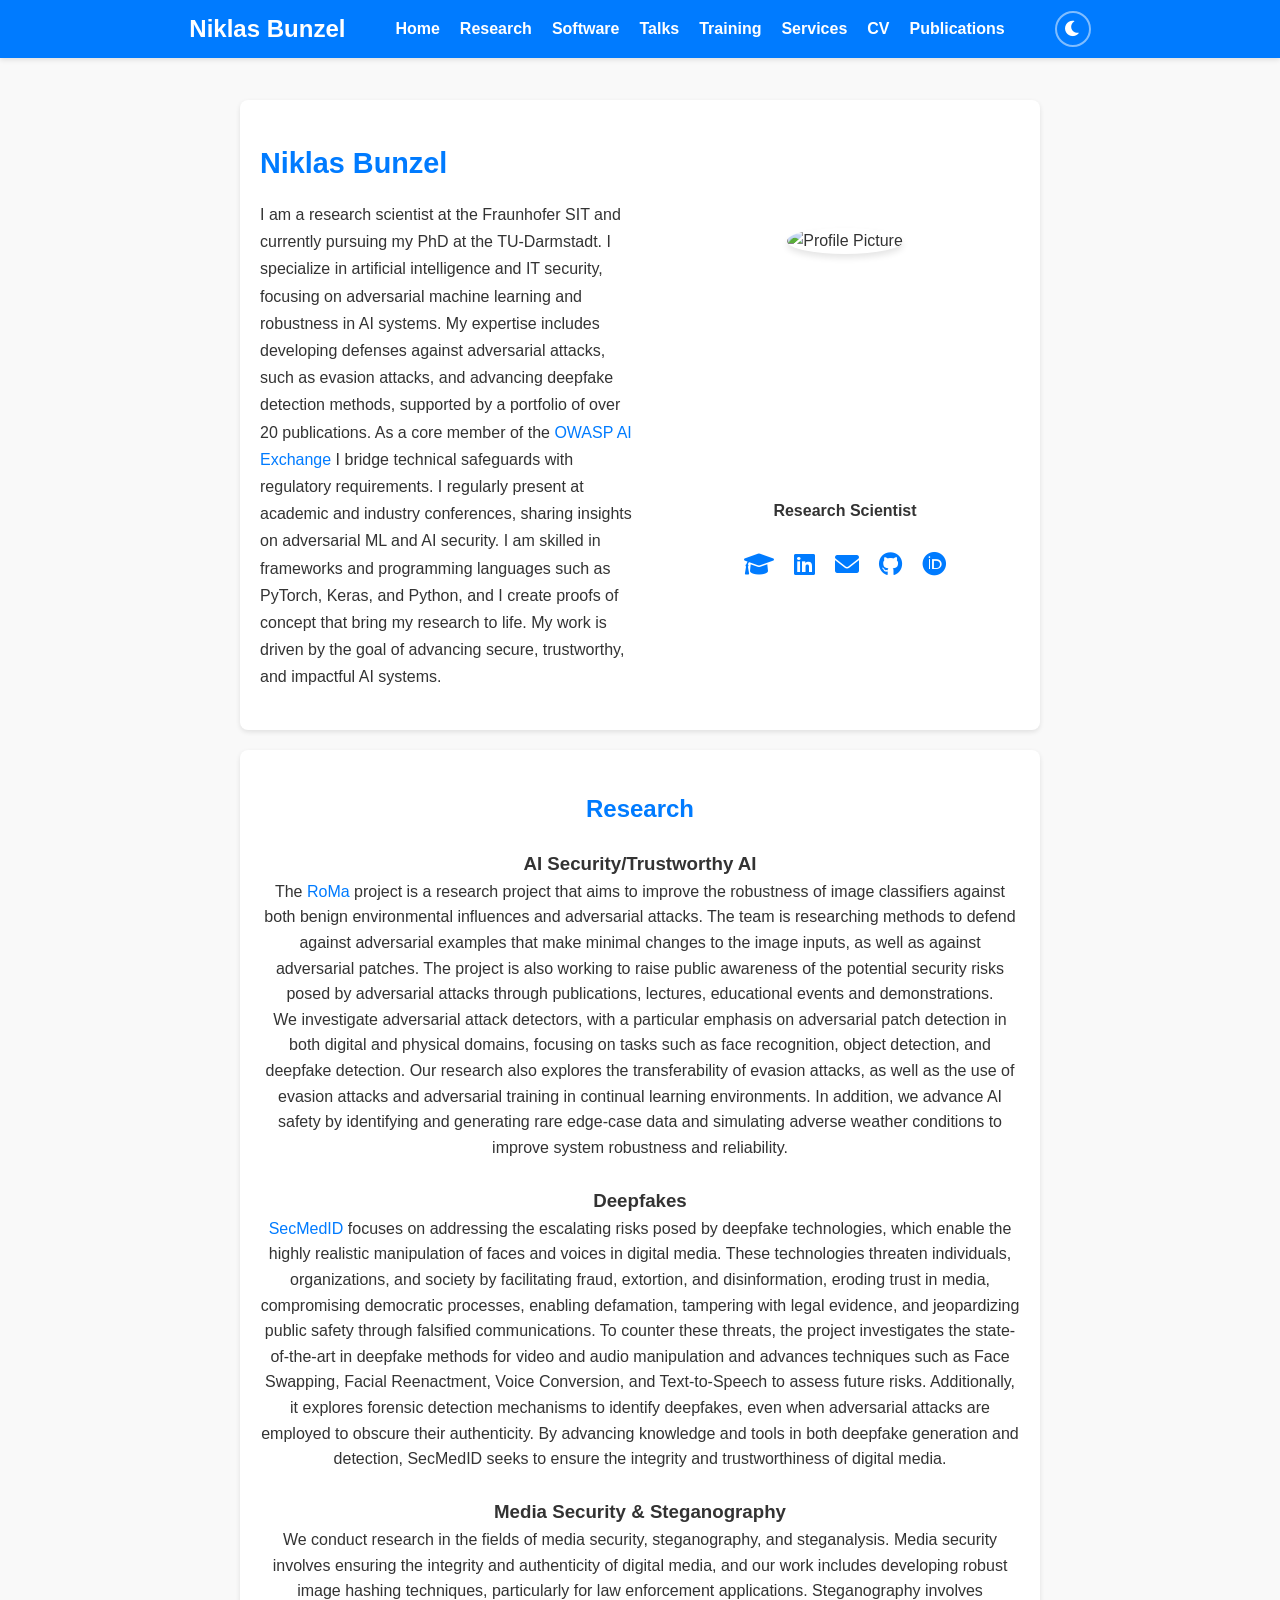
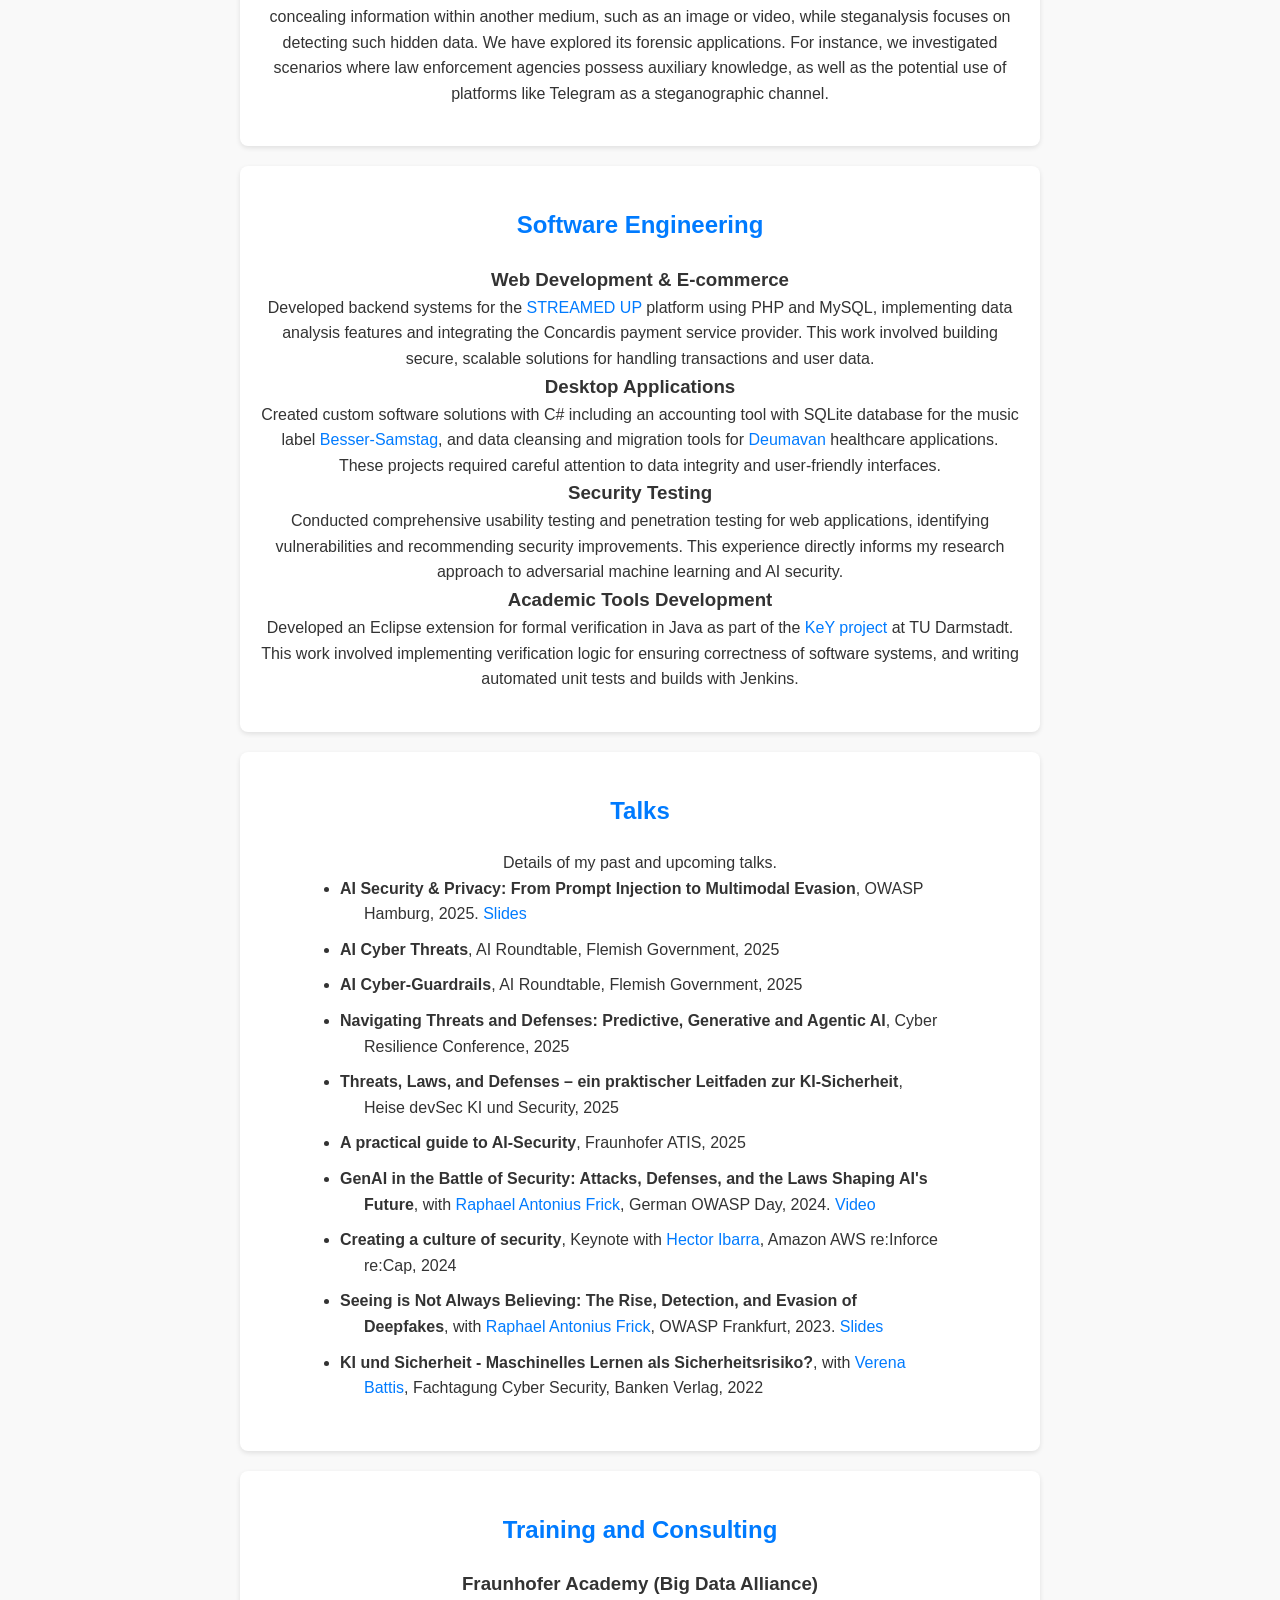
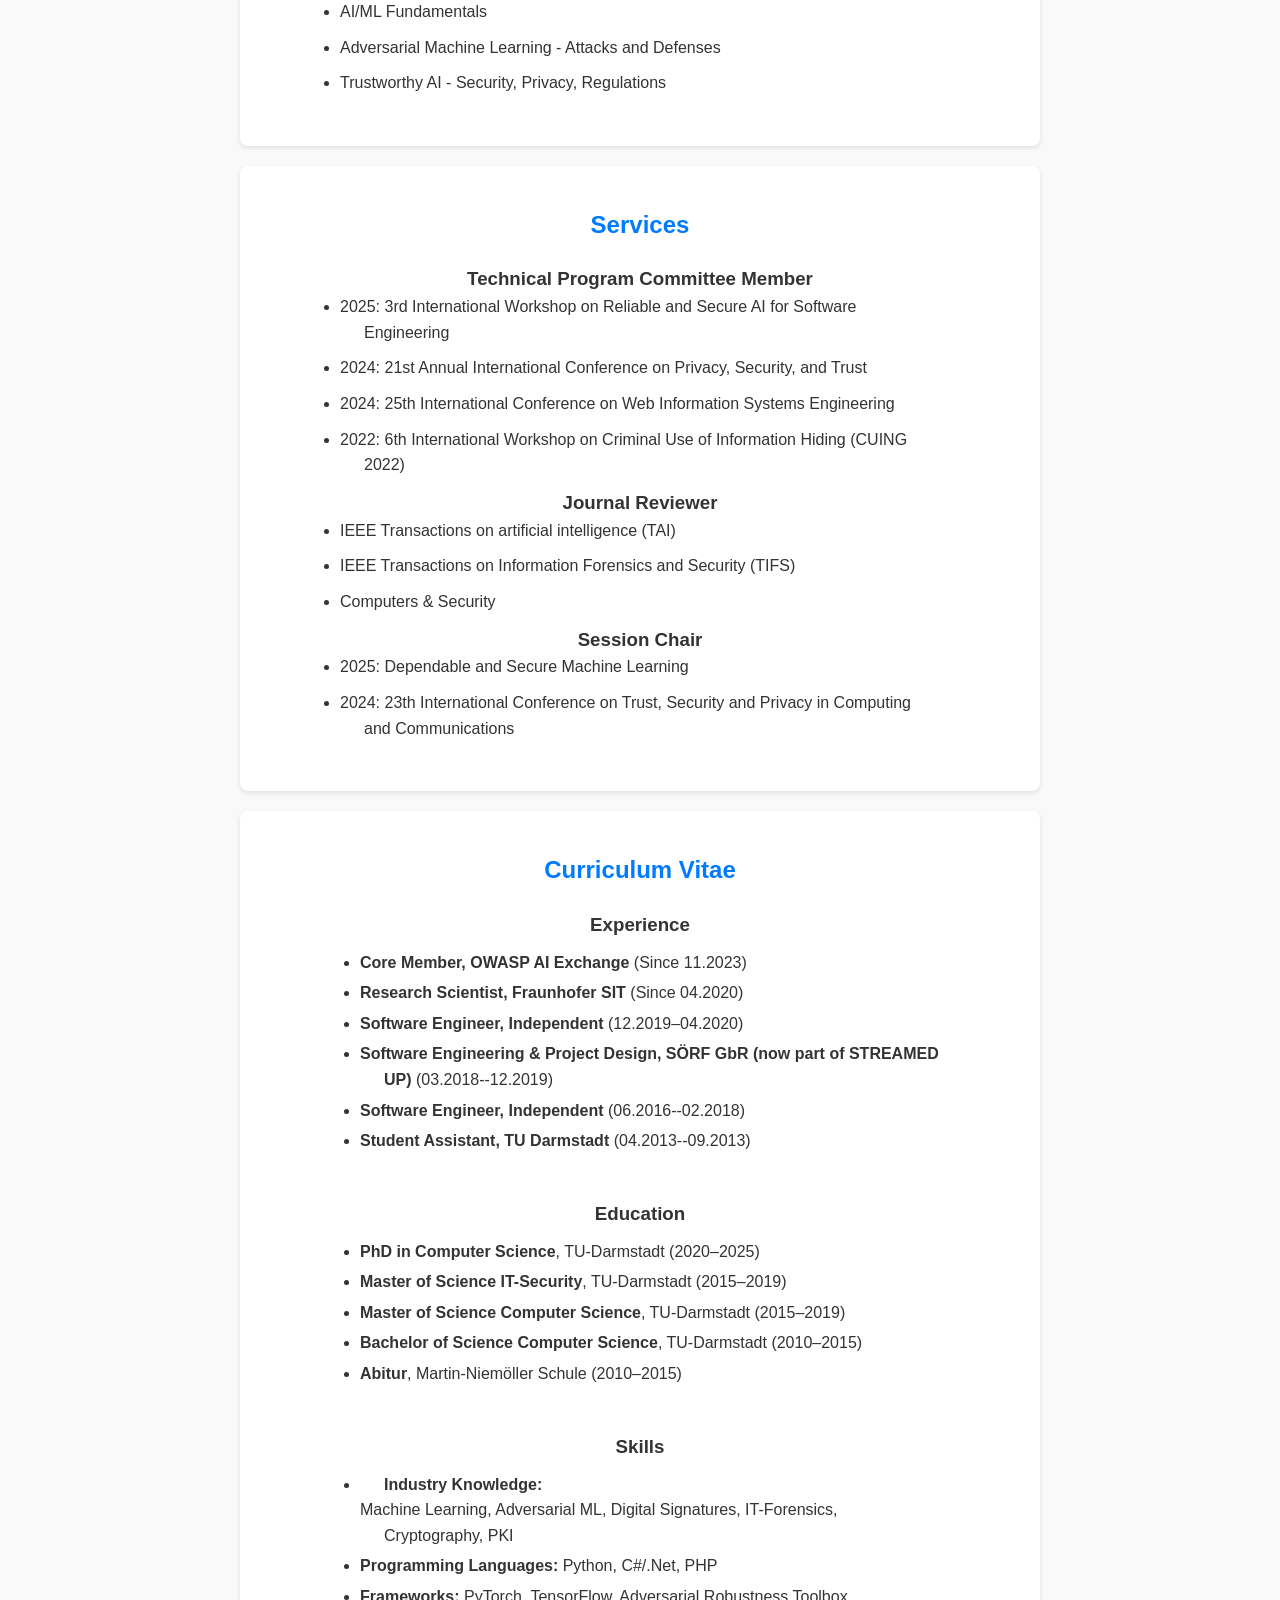
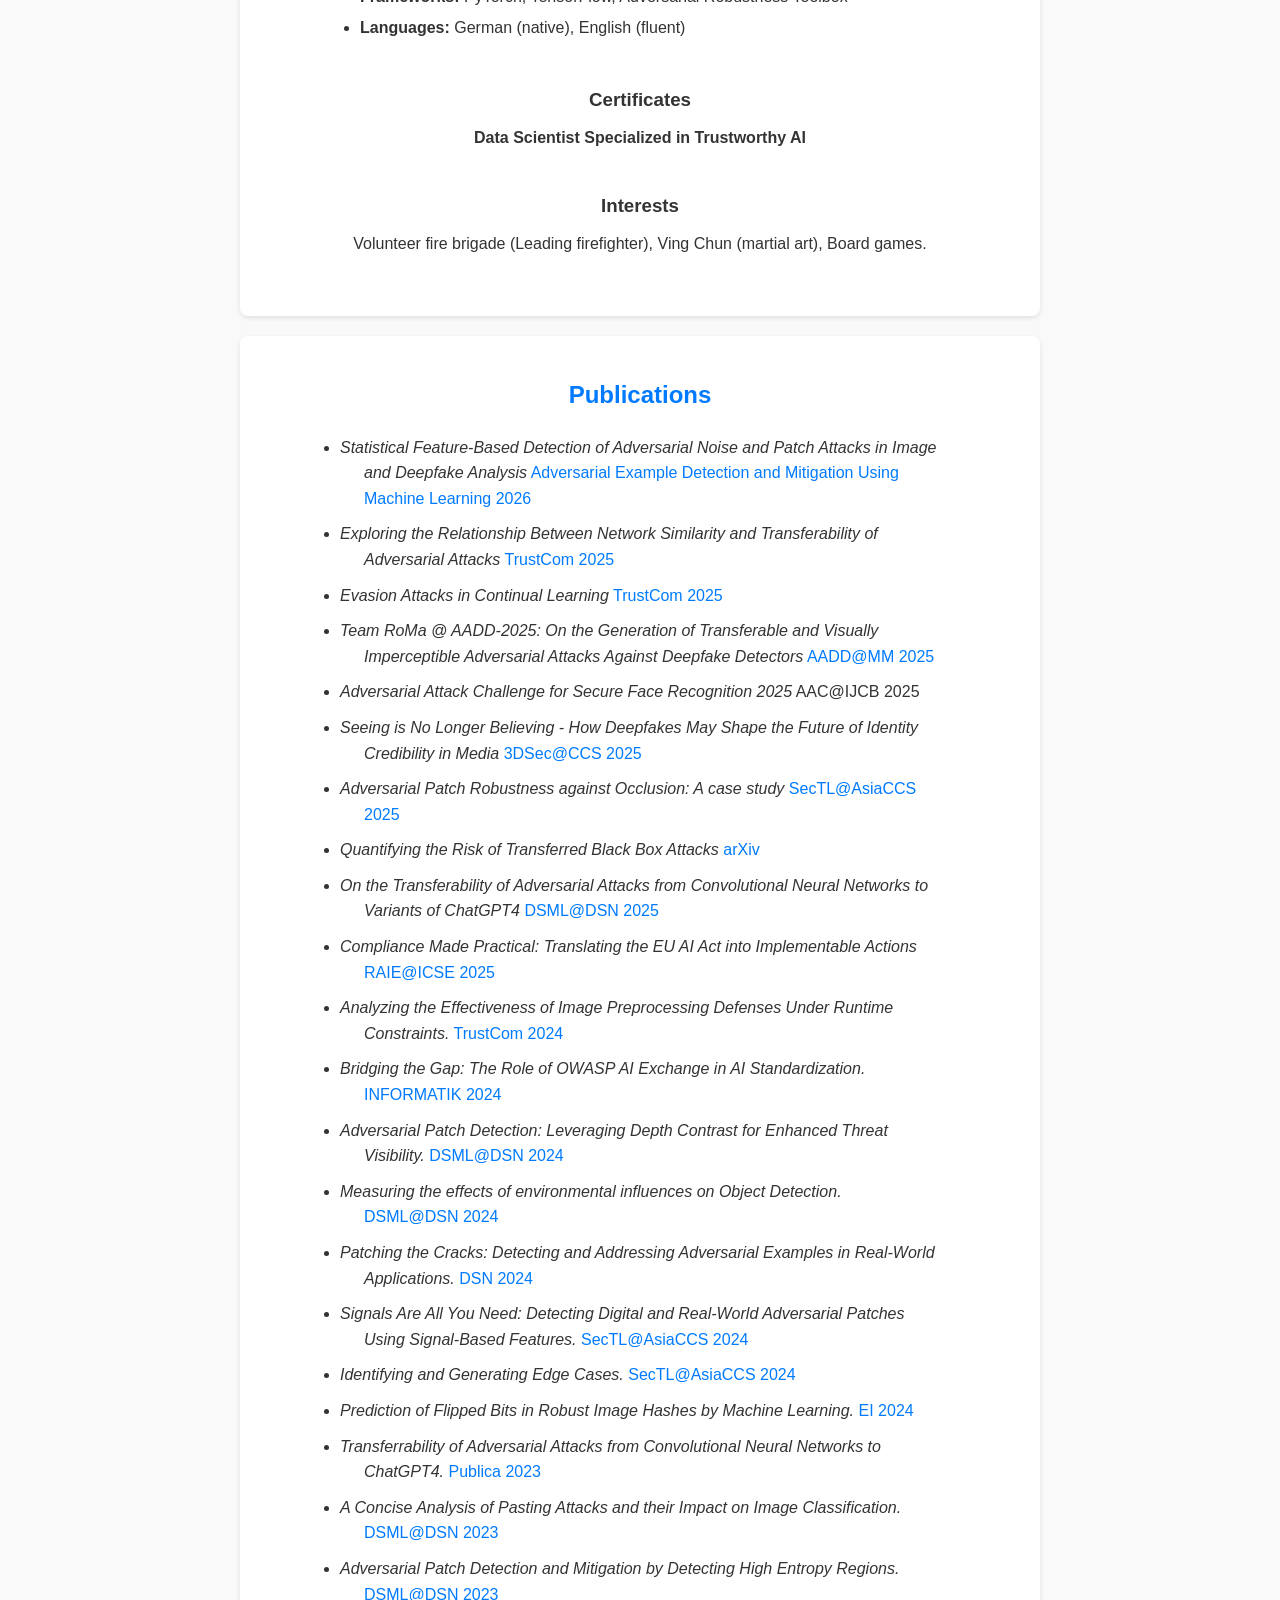
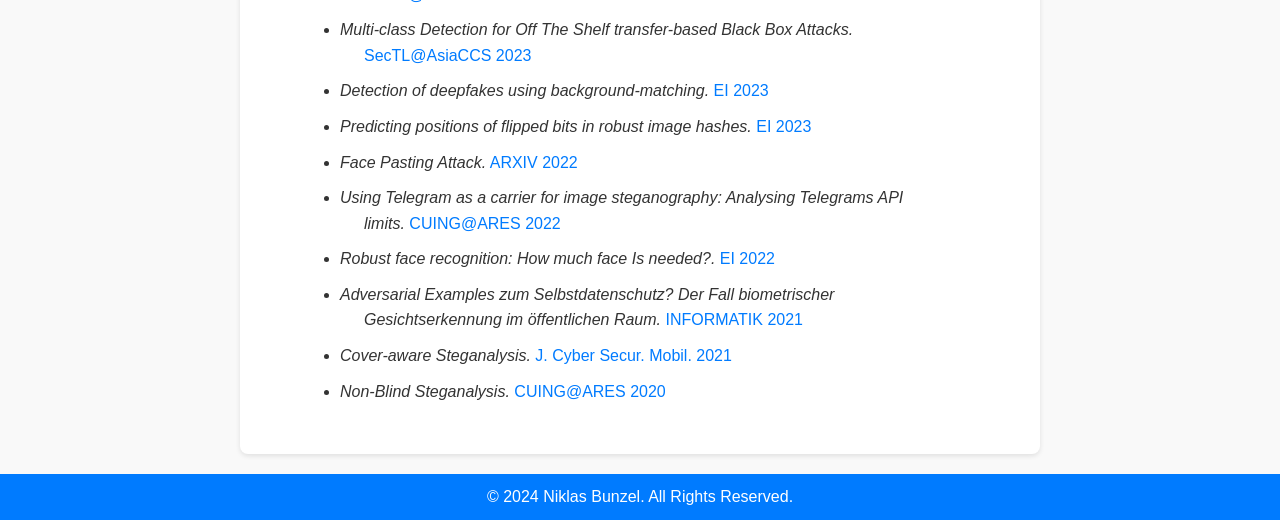
==== commit c65b3fc7: "dark mode and minor changes" ====
--- a/index.html
+++ b/index.html
@@ -21,15 +21,18 @@
                 <ul>
                     <li><a href="#home" onclick="closeMenu()">Home</a></li>
                     <li><a href="#research" onclick="closeMenu()">Research</a></li>
+                    <li><a href="#software" onclick="closeMenu()">Software</a></li>
                     <li><a href="#talks" onclick="closeMenu()">Talks</a></li>
      				<li><a href="#training" onclick="closeMenu()">Training</a></li>
-					<li><a href="#software" onclick="closeMenu()">Software</a></li>
                     <li><a href="#services" onclick="closeMenu()">Services</a></li>
                     <li><a href="#cv" onclick="closeMenu()">CV</a></li>
                    <!-- <li><a href="#demos" onclick="closeMenu()">Demos</a></li> -->
                     <li><a href="#publications" onclick="closeMenu()">Publications</a></li>
                 </ul>
             </nav>
+            <button class="dark-mode-toggle" onclick="toggleDarkMode()" aria-label="Toggle dark mode">
+                <i class="fas fa-moon"></i>
+            </button>
         </div>
     </header>
     <main>
@@ -39,7 +42,7 @@
 			<!-- Left: Text Content -->
 			<div class="left-content">
 			    <h2>Niklas Bunzel</h2>
-			    <p>I am a research scientist at the Fraunhofer SIT and currently pursuing my PhD at the TU-Darmstadt. I specialize in artificial intelligence and IT security, focusing on adversarial machine learning and robustness in AI systems. My expertise includes developing defenses against adversarial attacks, such as evasion attacks, and advancing deepfake detection methods, supported by a portfolio of over 20 publications. As a core member of the OWASP AI Exchange I bridge technical safeguards with regulatory requirements. I regularly present at academic and industry conferences, sharing insights on adversarial ML and AI security. I am skilled in frameworks and programming languages such as PyTorch, Keras, and Python, and I create proofs of concept that bring my research to life. My work is driven by the goal of advancing secure, trustworthy, and impactful AI systems.</p>
+			    <p>I am a research scientist at the Fraunhofer SIT and currently pursuing my PhD at the TU-Darmstadt. I specialize in artificial intelligence and IT security, focusing on adversarial machine learning and robustness in AI systems. My expertise includes developing defenses against adversarial attacks, such as evasion attacks, and advancing deepfake detection methods, supported by a portfolio of over 20 publications. As a core member of the <a href="https://owaspai.org/" target="_blank">OWASP AI Exchange</a> I bridge technical safeguards with regulatory requirements. I regularly present at academic and industry conferences, sharing insights on adversarial ML and AI security. I am skilled in frameworks and programming languages such as PyTorch, Keras, and Python, and I create proofs of concept that bring my research to life. My work is driven by the goal of advancing secure, trustworthy, and impactful AI systems.</p>
 			</div>
 			
 			<!-- Right: Image, Occupation, and Contact -->
@@ -93,16 +96,16 @@
         <section id="software" class="section">
             <h2>Software Engineering</h2>
             <h3>Web Development & E-commerce</h3>
-            <p>Developed backend systems for the STREAMED UP platform using PHP and MySQL, implementing data analysis features and integrating the Concardis payment service provider. This work involved building secure, scalable solutions for handling transactions and user data.</p>
+            <p>Developed backend systems for the <a href="https://streamed-up.com/" target="_blank">STREAMED UP</a> platform using PHP and MySQL, implementing data analysis features and integrating the Concardis payment service provider. This work involved building secure, scalable solutions for handling transactions and user data.</p>
 
             <h3>Desktop Applications</h3>
-            <p>Created custom software solutions with C# including an accounting tool with SQLite database for a music label, and data cleansing and migration tools for Deumavan healthcare applications. These projects required careful attention to data integrity and user-friendly interfaces.</p>
+            <p>Created custom software solutions with C# including an accounting tool with SQLite database for the music label <a href="https://www.besser-samstag.de/" target="_blank">Besser-Samstag</a>, and data cleansing and migration tools for <a href="https://deumavan.com/" target="_blank">Deumavan</a> healthcare applications. These projects required careful attention to data integrity and user-friendly interfaces.</p>
 
             <h3>Security Testing</h3>
             <p>Conducted comprehensive usability testing and penetration testing for web applications, identifying vulnerabilities and recommending security improvements. This experience directly informs my research approach to adversarial machine learning and AI security.</p>
 
             <h3>Academic Tools Development</h3>
-            <p>Developed an Eclipse extension for formal verification in Java as part of the KeY project at TU Darmstadt. This work involved implementing verification logic for ensuring correctness of software systems, and writing automated unit tests and builds with Jenkins.</p>
+            <p>Developed an Eclipse extension for formal verification in Java as part of the <a href="https://www.key-project.org/" target="_blank">KeY project</a> at TU Darmstadt. This work involved implementing verification logic for ensuring correctness of software systems, and writing automated unit tests and builds with Jenkins.</p>
         </section>
         
         <section id="talks" class="section">
@@ -289,6 +292,34 @@
     let lastScrollPosition = 0;
     const menuBar = document.querySelector('.menu-bar');
 
+    function toggleDarkMode() {
+        const html = document.documentElement;
+        const icon = document.querySelector('.dark-mode-toggle i');
+        if (html.getAttribute('data-theme') === 'dark') {
+            html.removeAttribute('data-theme');
+            icon.className = 'fas fa-moon';
+            localStorage.setItem('theme', 'light');
+        } else {
+            html.setAttribute('data-theme', 'dark');
+            icon.className = 'fas fa-sun';
+            localStorage.setItem('theme', 'dark');
+        }
+    }
+
+    (function() {
+        const saved = localStorage.getItem('theme');
+        if (saved === 'dark') {
+            document.documentElement.setAttribute('data-theme', 'dark');
+        } else if (!saved && window.matchMedia('(prefers-color-scheme: dark)').matches) {
+            document.documentElement.setAttribute('data-theme', 'dark');
+        }
+        if (document.documentElement.getAttribute('data-theme') === 'dark') {
+            document.addEventListener('DOMContentLoaded', function() {
+                document.querySelector('.dark-mode-toggle i').className = 'fas fa-sun';
+            });
+        }
+    })();
+
     window.addEventListener('scroll', () => {
         const currentScrollPosition = window.pageYOffset || document.documentElement.scrollTop;
 
--- a/styles.css
+++ b/styles.css
@@ -5,6 +5,36 @@
     box-sizing: border-box;
 }
 
+:root {
+    --bg-primary: #f9f9f9;
+    --bg-section: #ffffff;
+    --text-primary: #333;
+    --text-secondary: #555;
+    --text-muted: #777;
+    --accent: #007BFF;
+    --accent-dark: #0056b3;
+    --nav-bg: #007BFF;
+    --nav-dropdown-bg: #0056b3;
+    --shadow: rgba(0, 0, 0, 0.1);
+    --card-bg: #f8f9fa;
+    --card-border: #ccc;
+}
+
+[data-theme="dark"] {
+    --bg-primary: #121212;
+    --bg-section: #1e1e1e;
+    --text-primary: #e0e0e0;
+    --text-secondary: #b0b0b0;
+    --text-muted: #888;
+    --accent: #4da6ff;
+    --accent-dark: #80bfff;
+    --nav-bg: #1a1a2e;
+    --nav-dropdown-bg: #16213e;
+    --shadow: rgba(0, 0, 0, 0.4);
+    --card-bg: #2a2a2a;
+    --card-border: #444;
+}
+
 html {
     scroll-behavior: smooth;
 }
@@ -12,14 +42,14 @@
 body {
     font-family: Arial, sans-serif;
     line-height: 1.6;
-    color: #333;
-    background-color: #f9f9f9;
+    color: var(--text-primary);
+    background-color: var(--bg-primary);
     padding-top: 80px;
 }
 
 a {
     text-decoration: none;
-    color: #007BFF;
+    color: var(--accent);
 }
 
 a:hover {
@@ -33,16 +63,16 @@
     align-items: center;
     gap: 50px;
     padding: 10px 20px;
-    background-color: #007BFF;
+    background-color: var(--nav-bg);
     color: white;
     position: fixed;
     top: 0;
     left: 0;
     right: 0;
     z-index: 1000;
-    box-shadow: 0 2px 5px rgba(0, 0, 0, 0.1);
+    box-shadow: 0 2px 5px var(--shadow);
     transform: translateY(0);
-    transition: transform 0.3s ease-in-out;
+    transition: transform 0.3s ease-in-out, background-color 0.3s ease;
 }
 
 .menu-bar .logo {
@@ -100,16 +130,16 @@
 .section {
     padding: 40px 20px;
     text-align: center;
-    background-color: white;
+    background-color: var(--bg-section);
     margin: 20px auto;
     max-width: 800px;
     border-radius: 8px;
-    box-shadow: 0 2px 5px rgba(0, 0, 0, 0.1);
+    box-shadow: 0 2px 5px var(--shadow);
 }
 
 .section h2 {
     margin-bottom: 20px;
-    color: #007BFF;
+    color: var(--accent);
 }
 
 /* Responsive Menu */
@@ -128,7 +158,7 @@
         top: 100%;
         left: 0;
         right: 0;
-        background-color: #0056b3;
+        background-color: var(--nav-dropdown-bg);
         max-height: 0;
         overflow: hidden;
         transition: max-height 0.3s ease-in-out;
@@ -174,7 +204,7 @@
 footer {
     text-align: center;
     padding: 10px 0;
-    background-color: #007BFF;
+    background-color: var(--nav-bg);
     color: white;
     margin-top: 20px;
 }
@@ -189,13 +219,13 @@
 }
 
 .social-links a {
-    color: #007BFF;
+    color: var(--accent);
     font-size: 1.5rem;
     transition: color 0.3s ease;
 }
 
 .social-links a:hover {
-    color: #0056b3;
+    color: var(--accent-dark);
 }
 
 .social-links i {
@@ -204,27 +234,25 @@
 
 /* Talks section */
 .centered-list {
-    list-style-position: inside; 
-    list-style-type: disc;      
-    padding: 0;                 
-    margin: 0 auto;             
-    text-align: center;         
-    display: inline-block;      
+    list-style-type: disc;
+    padding: 0;
+    margin: 0 auto;
+    max-width: 600px;
 }
 
 .centered-list li {
-    position: relative;         
-    margin-bottom: 10px;        
-    text-align: left;           
-    padding-left: 1.5em;                  
+    margin-bottom: 10px;
+    text-align: left;
+    padding-left: 1.5em;
+    text-indent: -1.5em;
 }
 
 /* Home Section Layout */
 #home {
-    background-color: #ffffff;
+    background-color: var(--bg-section);
     padding: 40px 20px;
     border-radius: 8px;
-    box-shadow: 0 2px 5px rgba(0, 0, 0, 0.1);
+    box-shadow: 0 2px 5px var(--shadow);
 }
 
 .home-container {
@@ -246,7 +274,7 @@
 .left-content h2 {
     font-size: 1.8rem;
     margin-bottom: 15px;
-    color: #007BFF;
+    color: var(--accent);
 }
 
 .left-content p {
@@ -278,7 +306,7 @@
     width: 100%;
     height: auto;
     border-radius: 50%;
-    box-shadow: 0 4px 6px rgba(0, 0, 0, 0.1);
+    box-shadow: 0 4px 6px var(--shadow);
     max-width: 250px;
 }
 
@@ -323,10 +351,10 @@
 
 /* CV Section */
 #cv {
-    background-color: #ffffff;
+    background-color: var(--bg-section);
     padding: 40px 20px;
     border-radius: 8px;
-    box-shadow: 0 2px 5px rgba(0, 0, 0, 0.1);
+    box-shadow: 0 2px 5px var(--shadow);
     /*max-width: 900px;*/
     margin: 20px auto;
 }
@@ -342,7 +370,7 @@
 }
 
 .cv-section h3 {
-    color: #007BFF;
+    color: var(--text-primary);
     margin-bottom: 10px;
 }
 
@@ -358,7 +386,7 @@
 
 /* Demo Section */
 .demo-section h3 {
-    color: #007BFF;
+    color: var(--accent);
     margin-bottom: 10px;
 }
 
@@ -405,8 +433,8 @@
 }
 
 .card {
-    background-color: #f8f9fa;
-    border: 1px solid #ccc;
+    background-color: var(--card-bg);
+    border: 1px solid var(--card-border);
     margin-top: 15px;
     padding: 15px;
     width: 100%;
@@ -427,11 +455,11 @@
 
 .card-text {
     font-size: 0.9rem;
-    color: #555;
+    color: var(--text-secondary);
 }
 
 .text-muted {
-    color: #777;
+    color: var(--text-muted);
 }
 
 /* Responsive Demos Section */
@@ -543,6 +571,29 @@
     }
 }
 
+/* Dark Mode Toggle */
+.dark-mode-toggle {
+    background: none;
+    border: 2px solid rgba(255, 255, 255, 0.5);
+    border-radius: 50%;
+    width: 36px;
+    height: 36px;
+    display: flex;
+    align-items: center;
+    justify-content: center;
+    cursor: pointer;
+    color: white;
+    font-size: 1.1rem;
+    transition: all 0.3s ease;
+    padding: 0;
+    flex-shrink: 0;
+}
+
+.dark-mode-toggle:hover {
+    border-color: white;
+    background-color: rgba(255, 255, 255, 0.1);
+}
+
 /* Responsive Services Section */
 @media (max-width: 768px) {
     #services h3 {
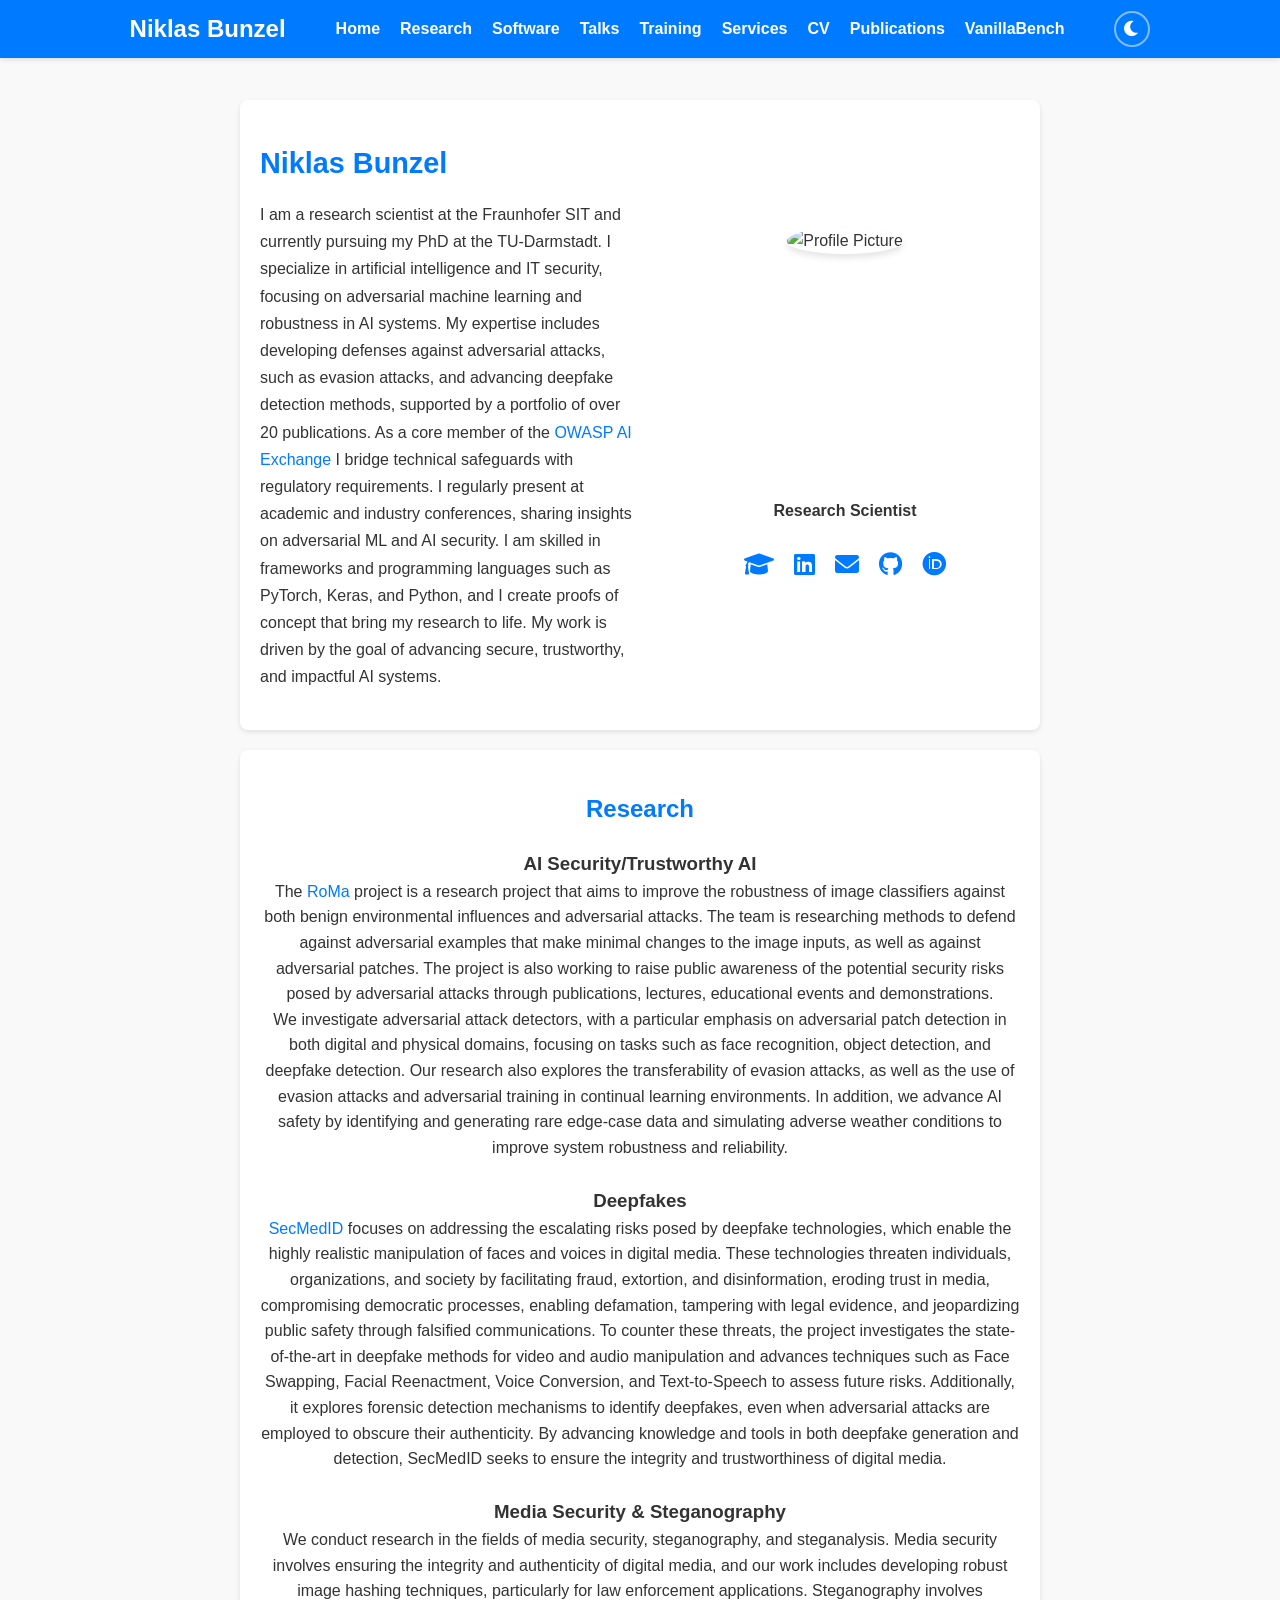
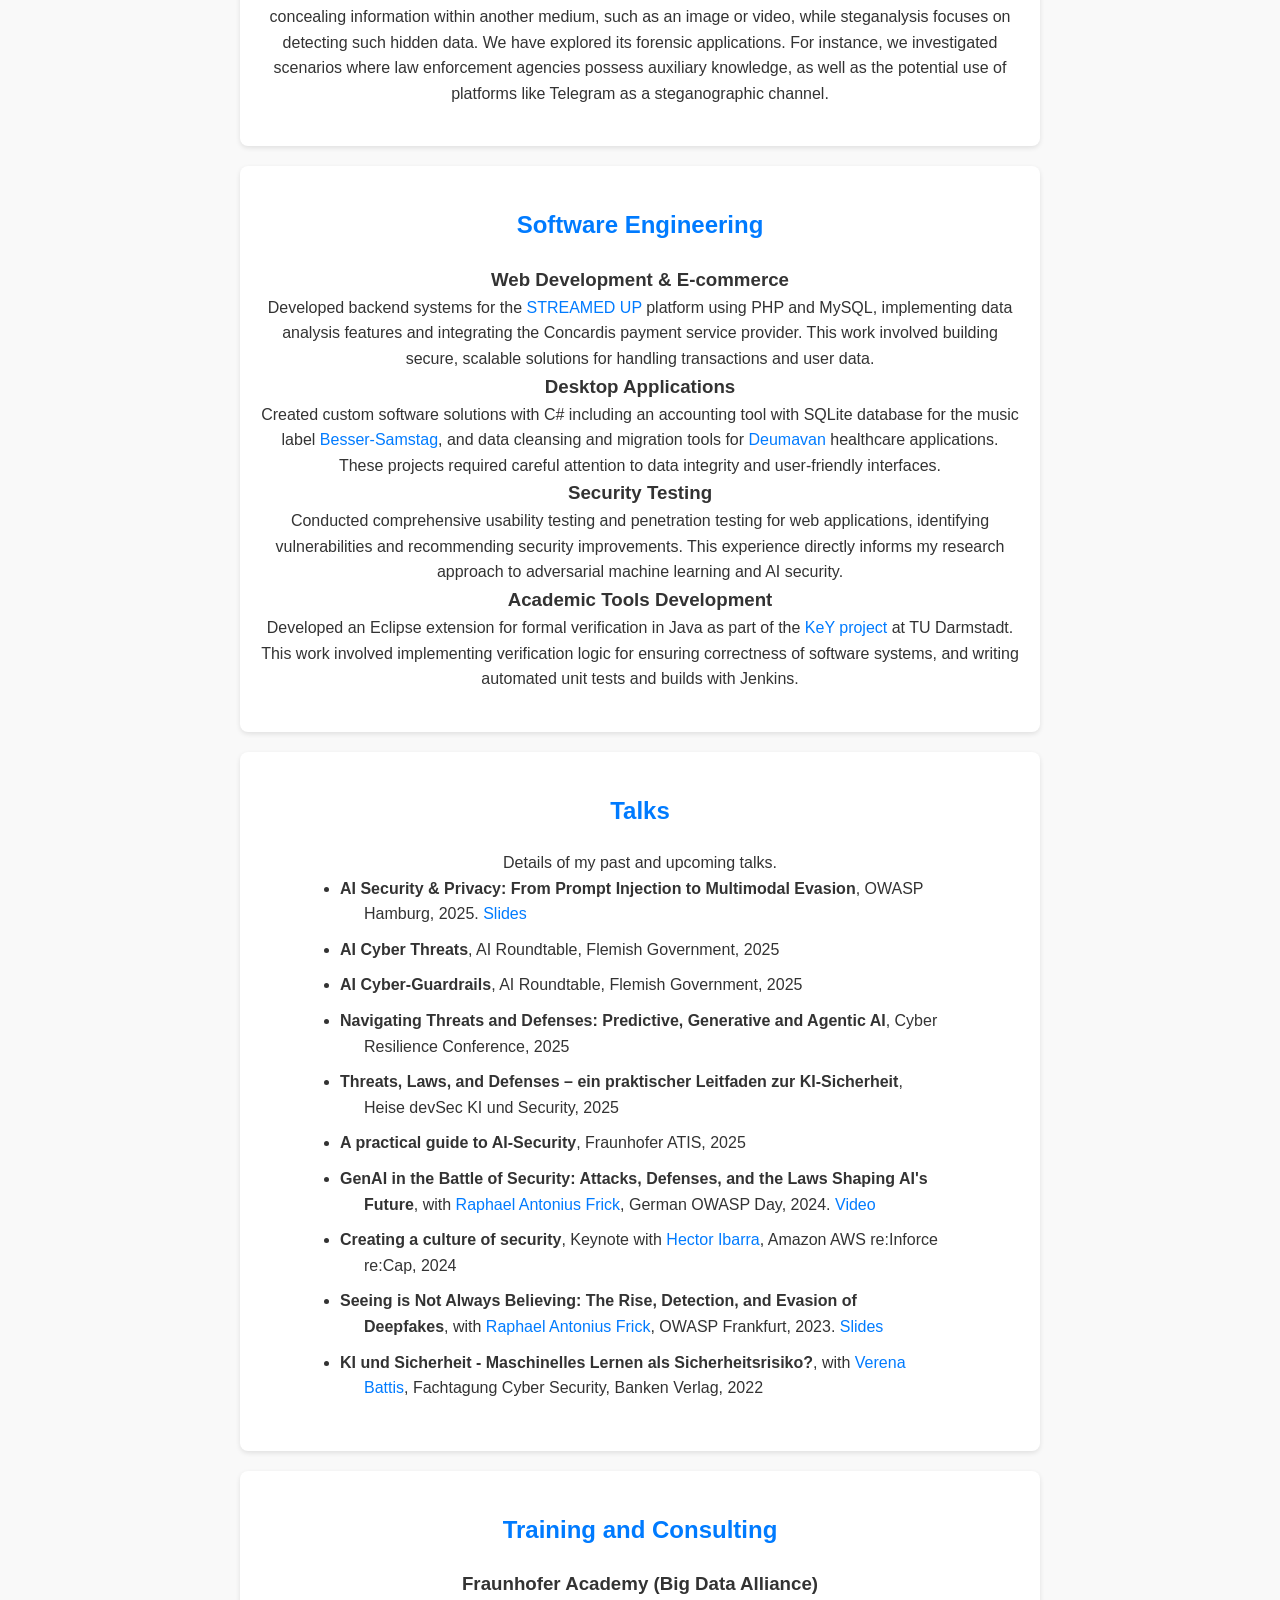
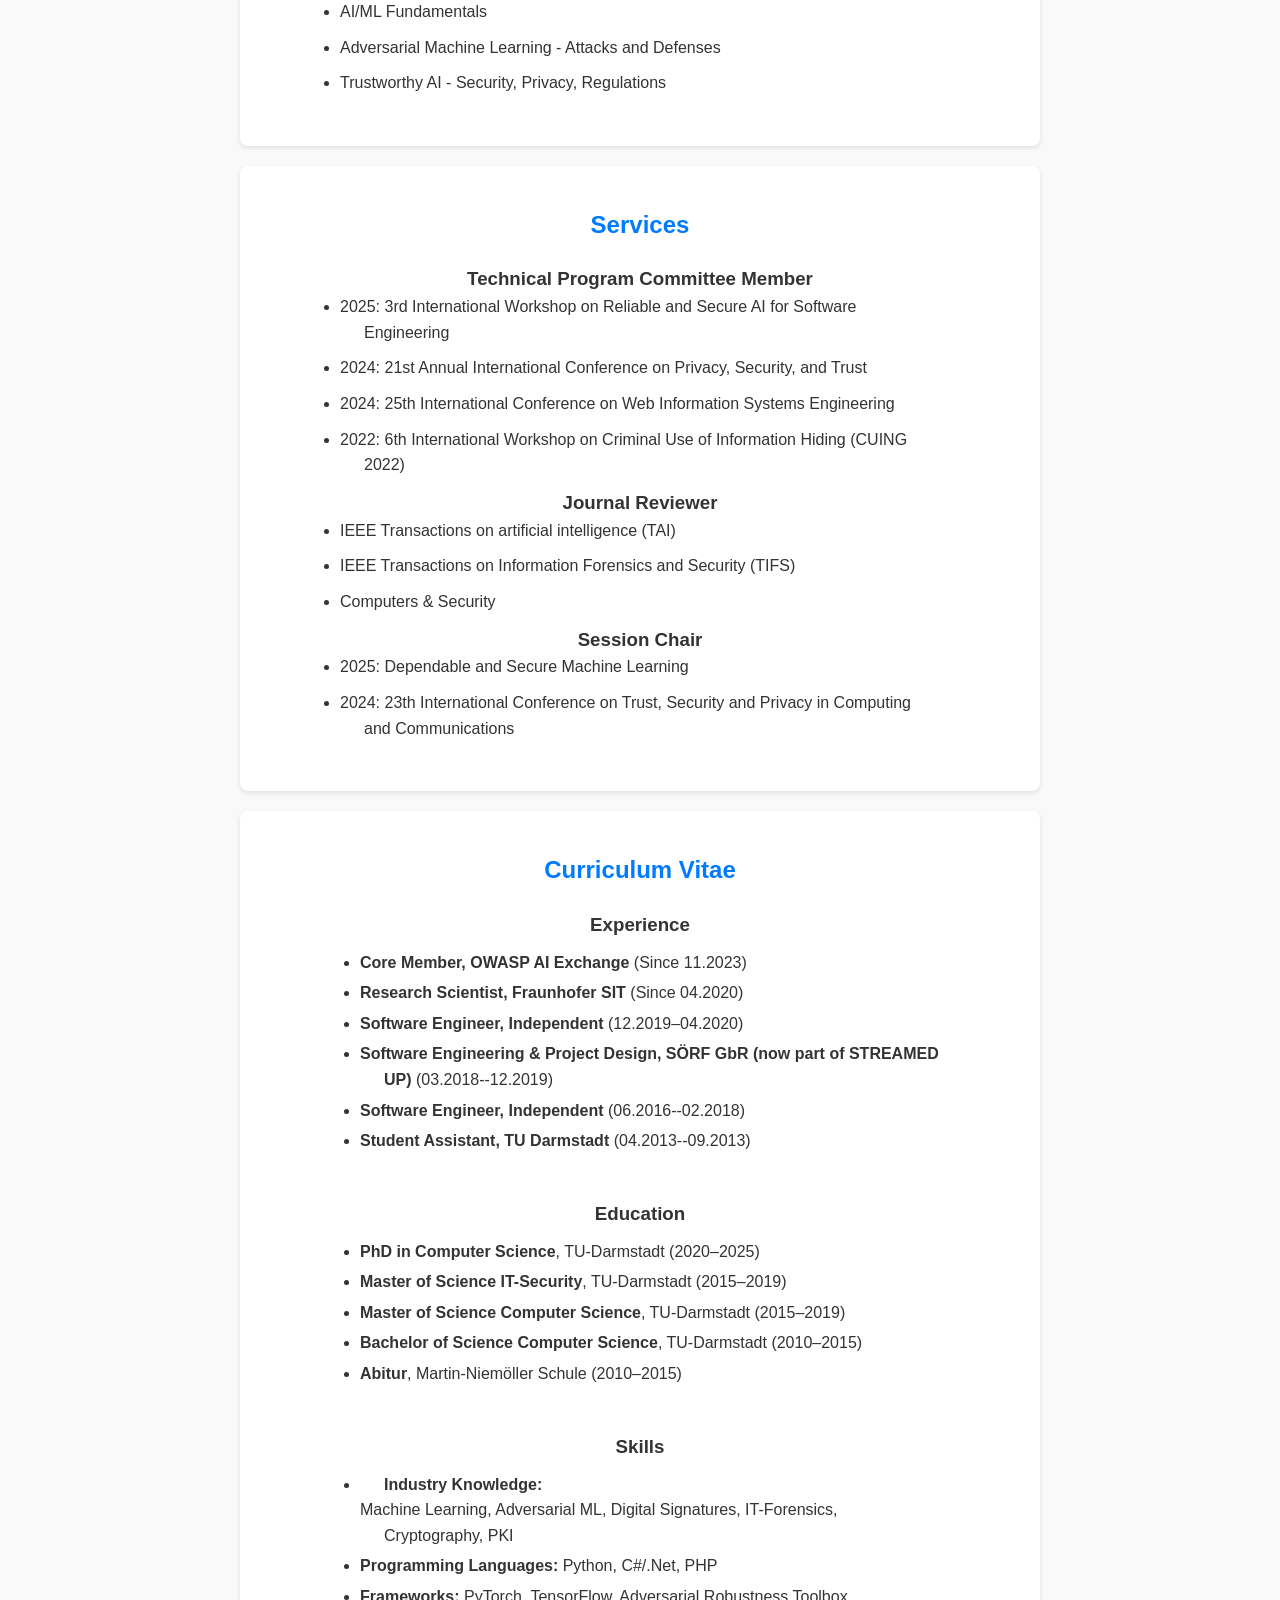
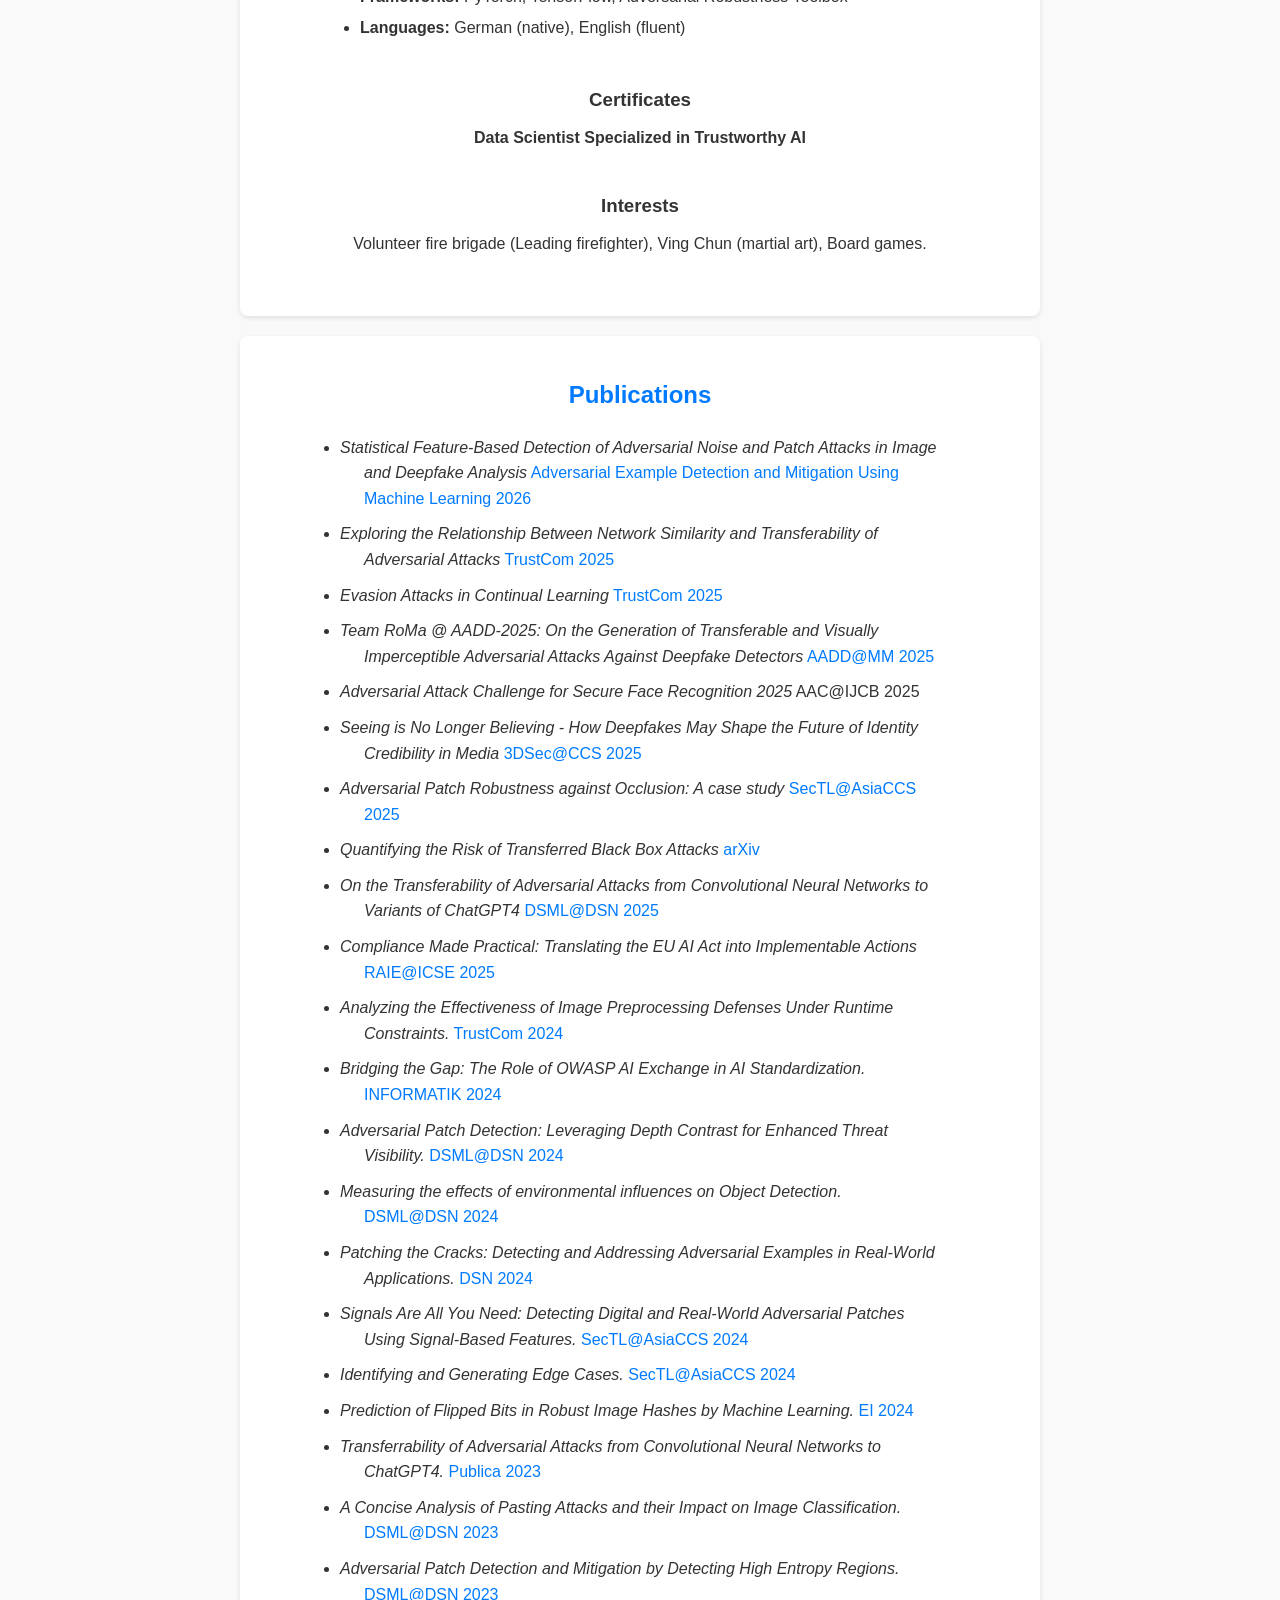
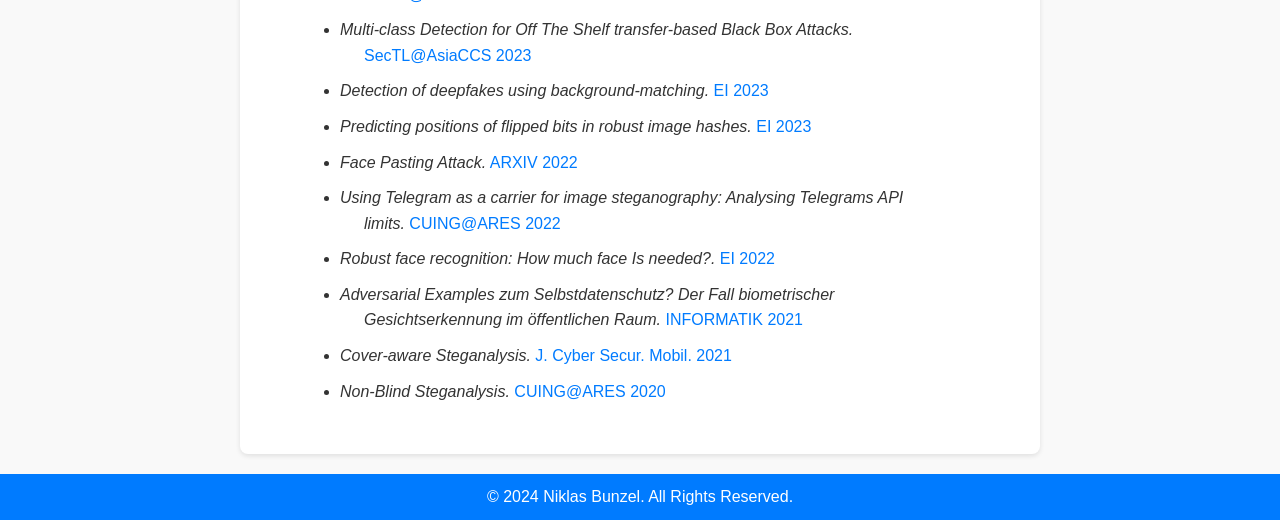
==== commit 8ec4a63f: "VanillaBench" ====
--- a/index.html
+++ b/index.html
@@ -28,6 +28,7 @@
                     <li><a href="#cv" onclick="closeMenu()">CV</a></li>
                    <!-- <li><a href="#demos" onclick="closeMenu()">Demos</a></li> -->
                     <li><a href="#publications" onclick="closeMenu()">Publications</a></li>
+                    <li><a href="robust-vs-vanilla.html" onclick="closeMenu()">VanillaBench</a></li>
                 </ul>
             </nav>
             <button class="dark-mode-toggle" onclick="toggleDarkMode()" aria-label="Toggle dark mode">
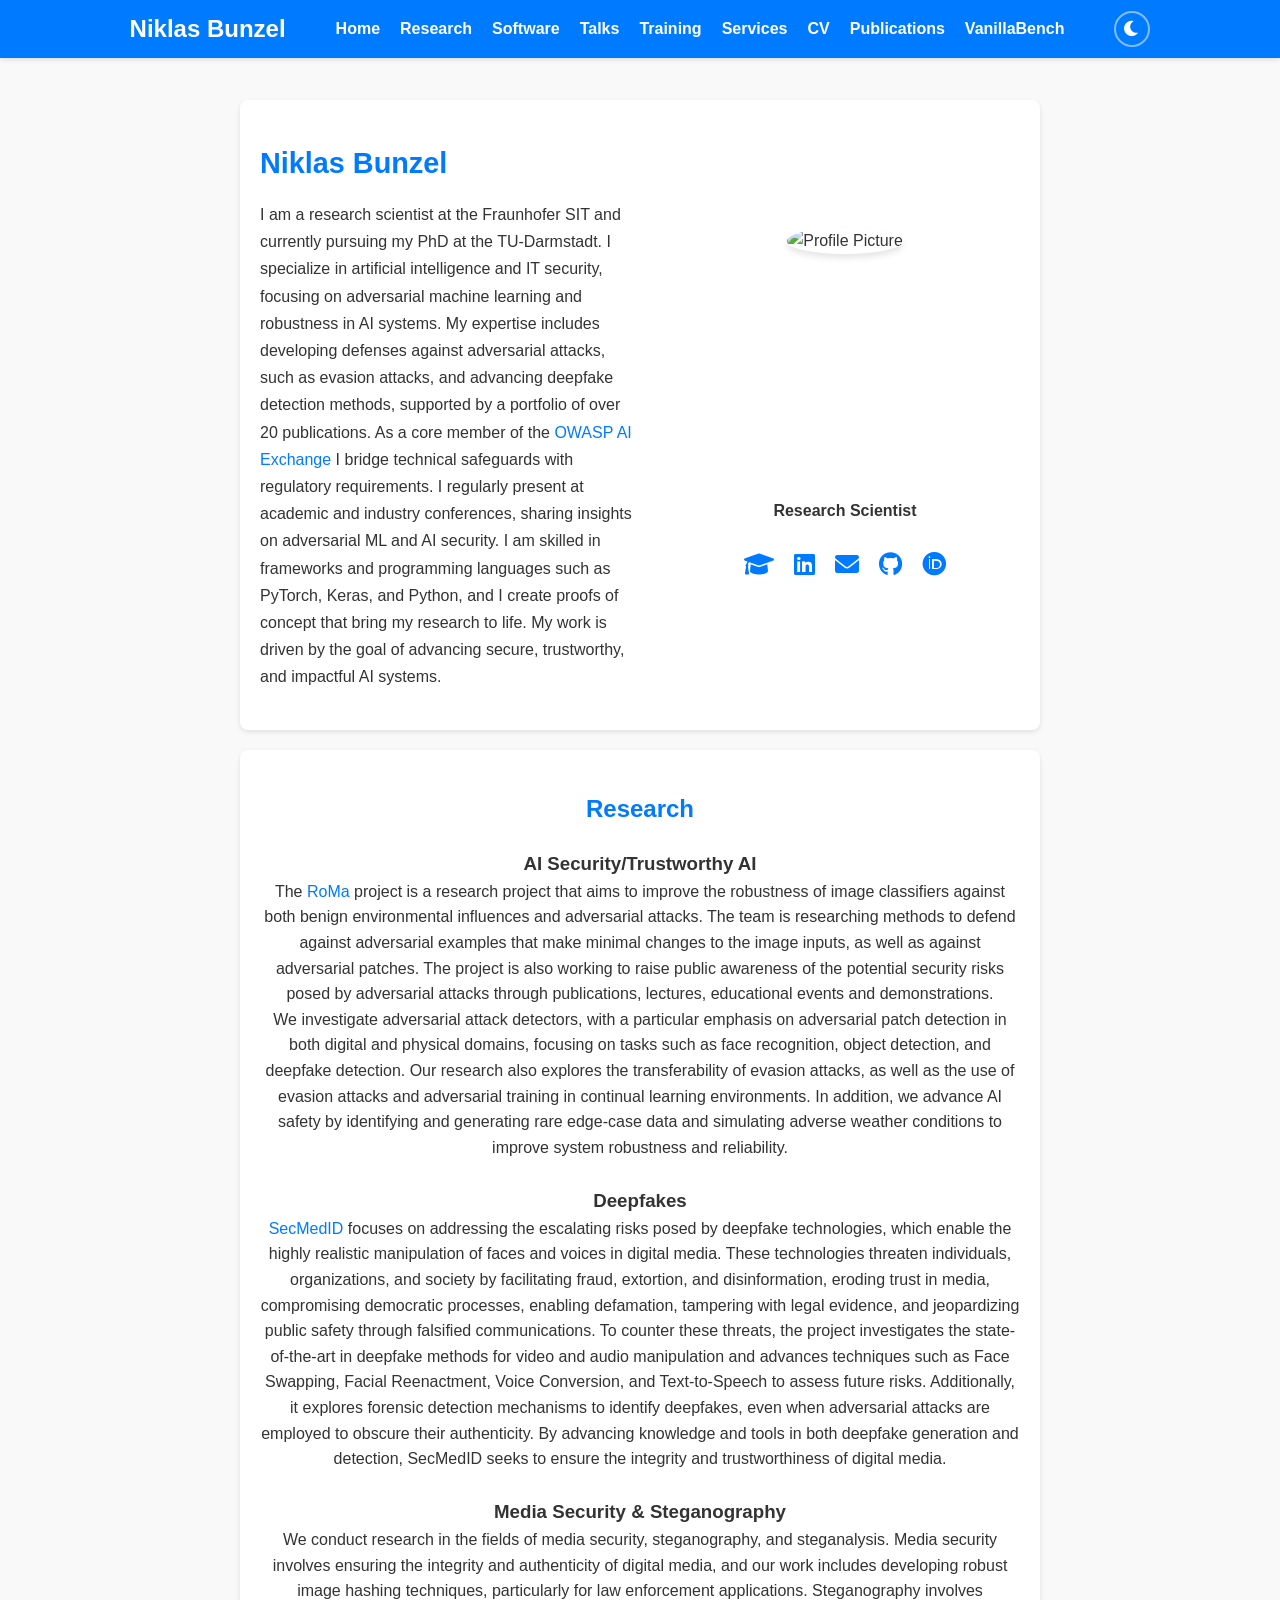
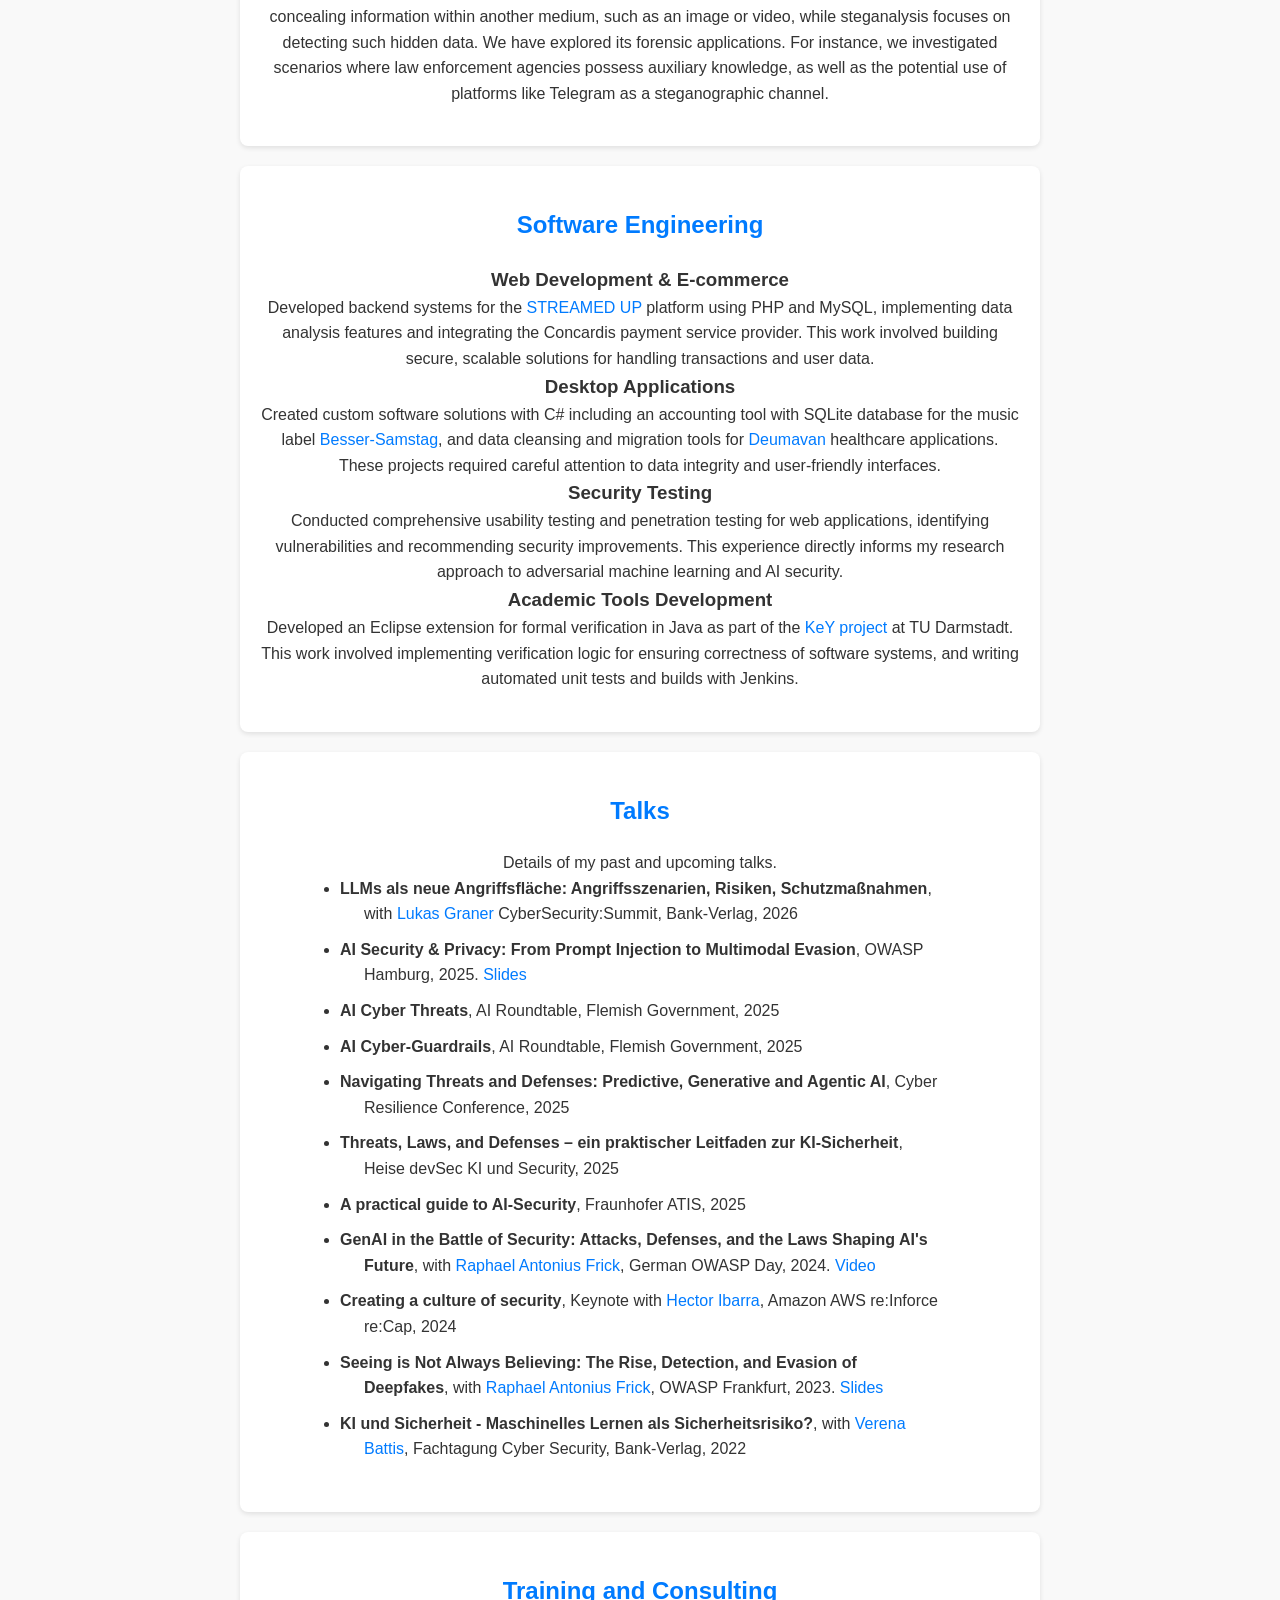
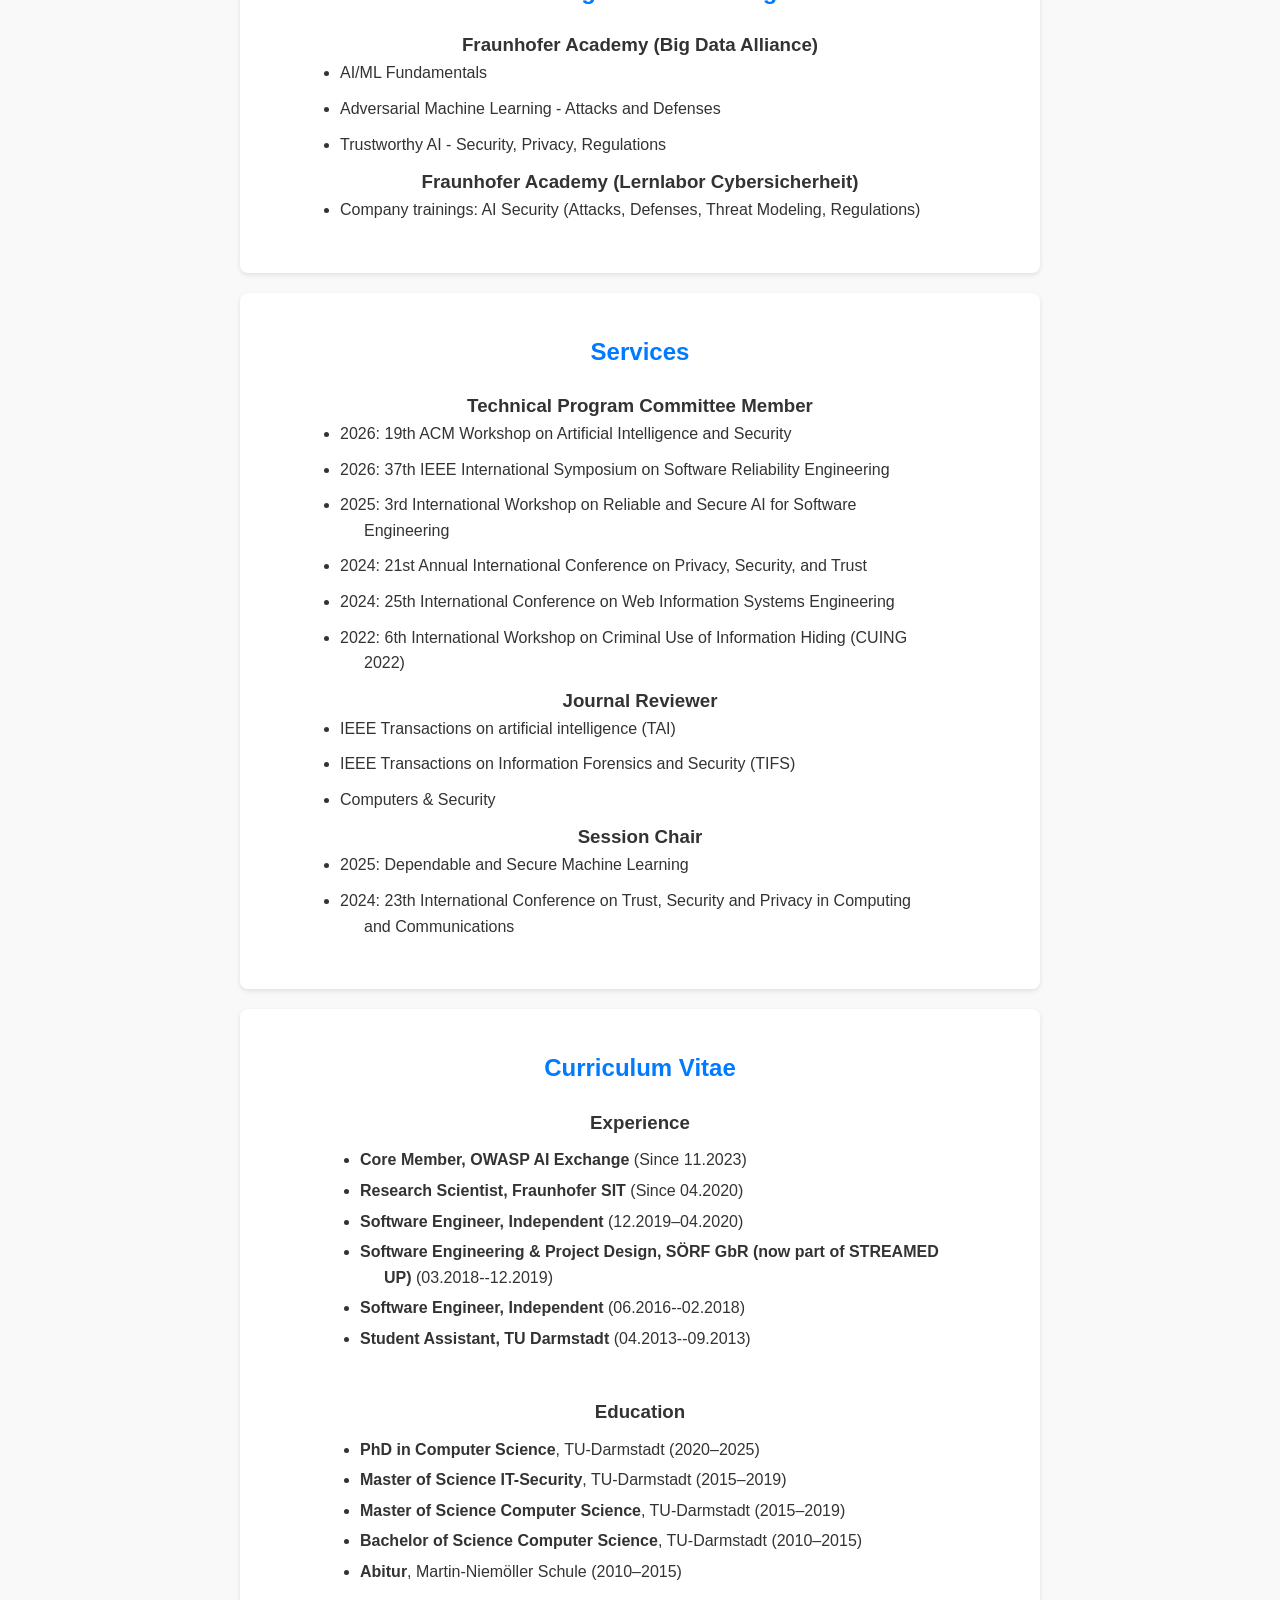
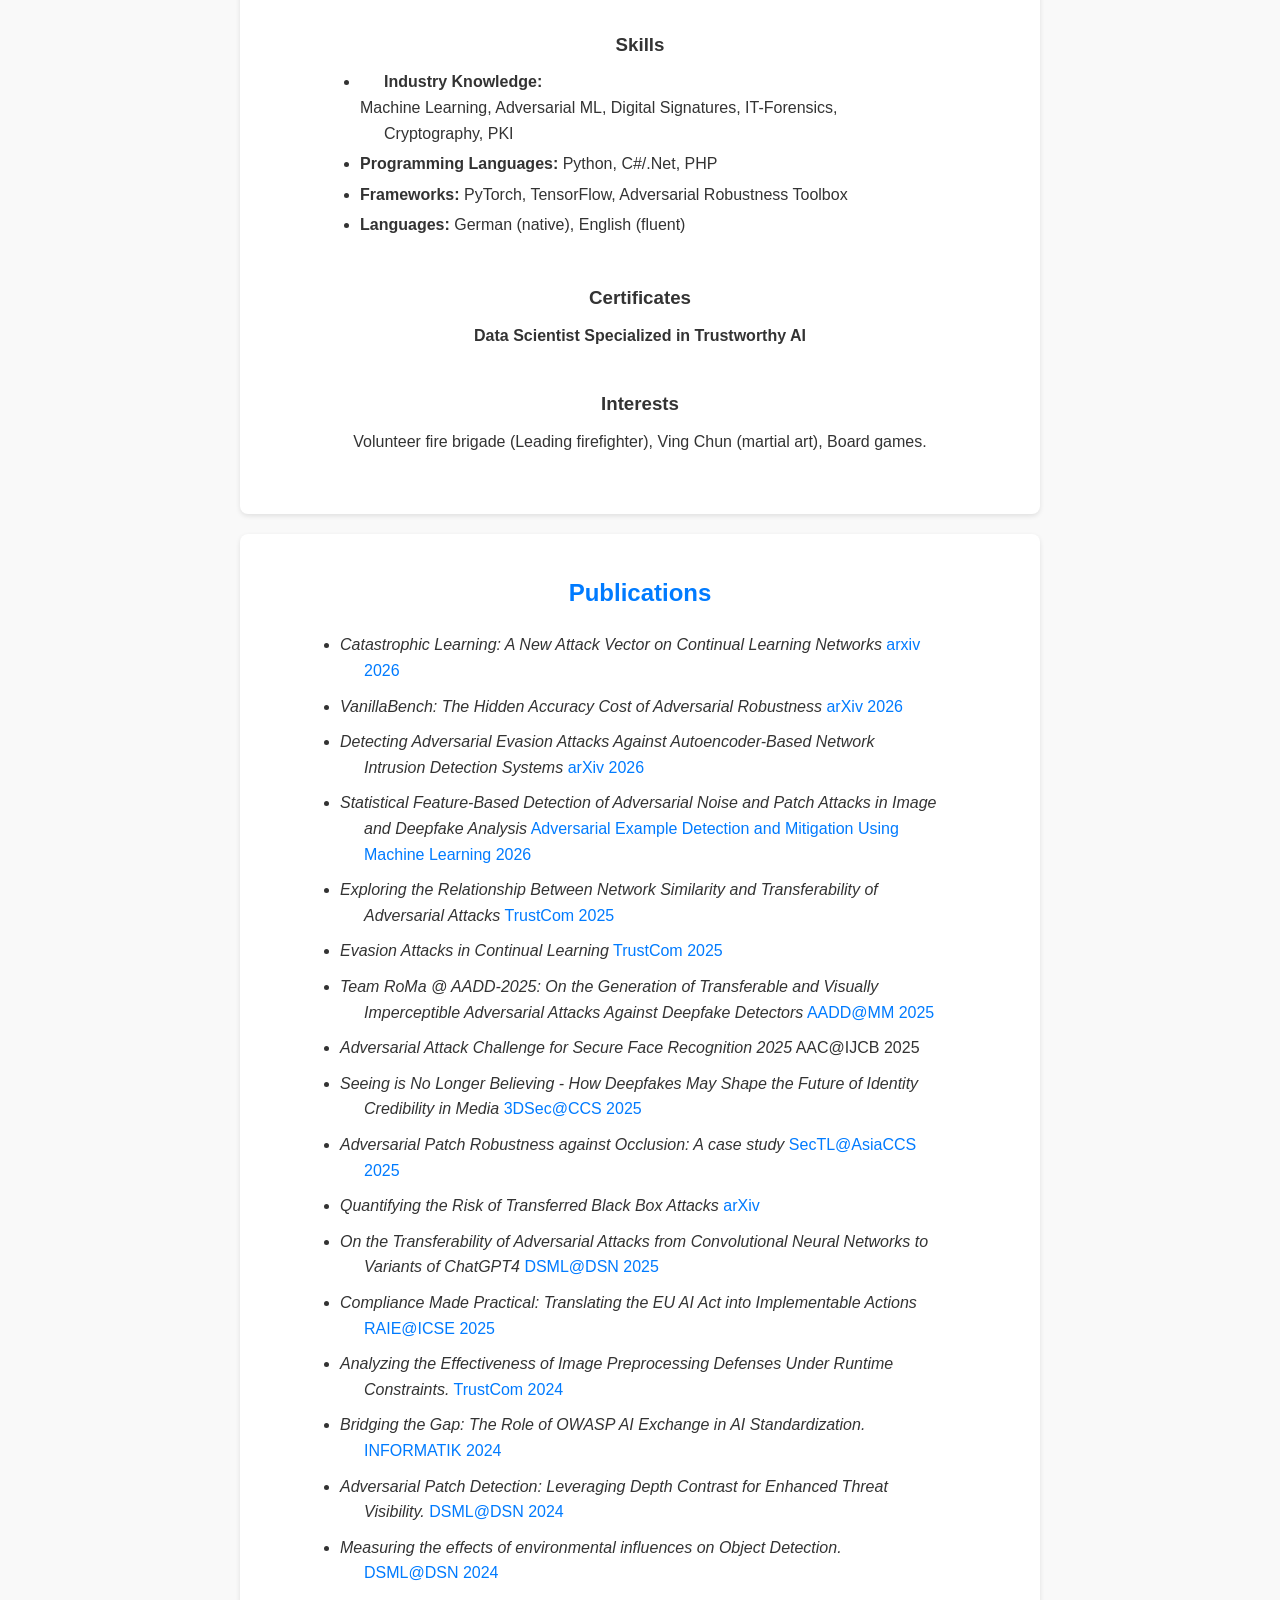
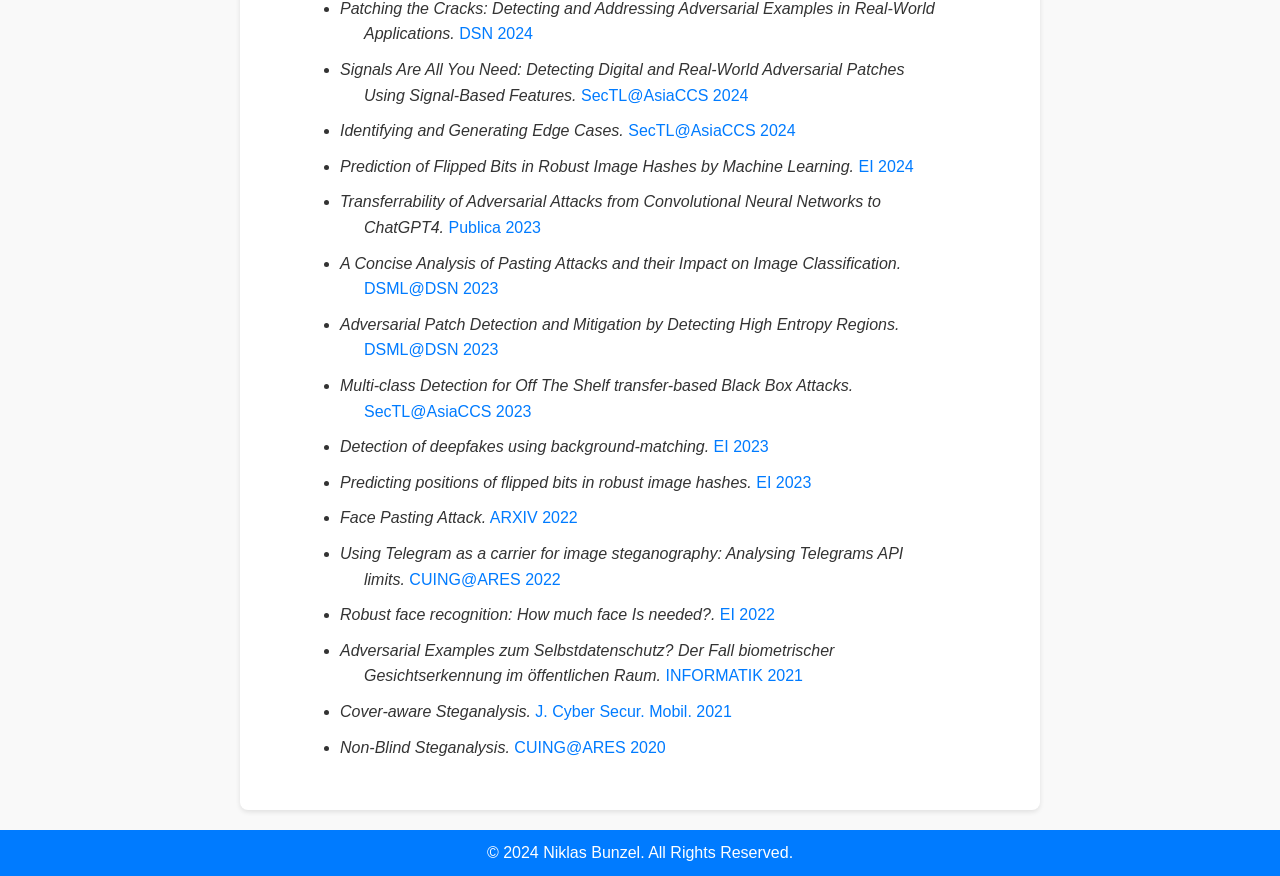
==== commit 979e5673: "updates" ====
--- a/index.html
+++ b/index.html
@@ -57,7 +57,7 @@
 				    <a href="https://scholar.google.com/citations?user=HoksiuwAAAAJ" target="_blank" title="Google Scholar">
 					<i class="fas fa-graduation-cap"></i>
 				    </a>
-				    <a href="https://www.linkedin.com/in/niklas-bunzel-910a58199/" target="_blank" title="LinkedIn">
+				    <a href="https://www.linkedin.com/in/niklasbunzel/" target="_blank" title="LinkedIn">
 					<i class="fab fa-linkedin"></i>
 				    </a>
 				    <a href="mailto:firstname.lastname@owasp.org" title="Email">
@@ -113,6 +113,7 @@
             <h2>Talks</h2>
             <p>Details of my past and upcoming talks.</p>
             <ul class="centered-list">
+				<li> <b>LLMs als neue Angriffsfläche: Angriffsszenarien, Risiken, Schutzmaßnahmen</b>, with <a href="https://www.linkedin.com/in/lukas-graner/" target="_blank">Lukas Graner</a> CyberSecurity:Summit, Bank-Verlag, 2026</li>
             	<li> <b>AI Security & Privacy: From Prompt Injection to Multimodal Evasion</b>, OWASP Hamburg, 2025. <a href="https://owasp.org/www-chapter-germany/stammtische/hamburg/assets/slides/2025_07_16%20Bunzel%20-%20AI%20Security%20and%20Privacy.pdf" target="_blank">Slides</a></li>
     <li> <b>AI Cyber Threats</b>, AI Roundtable, Flemish Government, 2025</li>
     <li> <b>AI Cyber-Guardrails</b>, AI Roundtable, Flemish Government, 2025</li>
@@ -122,7 +123,7 @@
             	<li> <b>GenAI in the Battle of Security: Attacks, Defenses, and the Laws Shaping AI's Future</b>, with <a href="https://www.linkedin.com/in/raphael-antonius-frick-937113314/" target="_blank">Raphael Antonius Frick</a>, German OWASP Day, 2024. <a href="https://media.ccc.de/v/god2024-56275-genai-in-the-battle-of-sec#t=1388" target="_blank">Video</a></li>
 				<li> <b>Creating a culture of security</b>, Keynote with <a href="https://www.linkedin.com/in/hectorib/" target="_blank">Hector Ibarra</a>, Amazon AWS re:Inforce re:Cap, 2024</li>
 				<li> <b>Seeing is Not Always Believing: The Rise, Detection, and Evasion of Deepfakes</b>, with <a href="https://www.linkedin.com/in/raphael-antonius-frick-937113314/" target="_blank">Raphael Antonius Frick</a>, OWASP Frankfurt, 2023. <a href="https://owasp.org/www-chapter-frankfurt/assets/slides/63_OWASP_Frankfurt_Stammtisch_2.pdf" target="_blank">Slides</a></li>
-				<li> <b>KI und Sicherheit​ - Maschinelles Lernen als Sicherheitsrisiko?</b>, with <a href="https://www.linkedin.com/in/verena-battis-b13709149/" target="_blank">Verena Battis</a>, Fachtagung Cyber Security, Banken Verlag, 2022</li>
+				<li> <b>KI und Sicherheit​ - Maschinelles Lernen als Sicherheitsrisiko?</b>, with <a href="https://www.linkedin.com/in/verena-battis-b13709149/" target="_blank">Verena Battis</a>, Fachtagung Cyber Security, Bank-Verlag, 2022</li>
             </ul>
         </section>
 
@@ -134,12 +135,18 @@
             	<li>Adversarial Machine Learning - Attacks and Defenses</li>
             	<li>Trustworthy AI - Security, Privacy, Regulations</li>
             </ul>
+			<h3> Fraunhofer Academy (Lernlabor Cybersicherheit)</h3>
+			<ul class="centered-list">
+            	<li>Company trainings: AI Security (Attacks, Defenses, Threat Modeling, Regulations)</li>
+            </ul>
         </section>
         
         <section id="services" class="section">
             <h2>Services</h2>
             <h3>Technical Program Committee Member</h3>
             <ul class="centered-list">
+				<li>2026: 19th ACM Workshop on Artificial Intelligence and Security</li>
+				<li>2026: 37th IEEE International Symposium on Software Reliability Engineering</li>
 				<li>2025: 3rd International Workshop on Reliable and Secure AI for Software Engineering</li>
             	<li>2024: 21st Annual International Conference on Privacy, Security, and Trust</li>
 				<li>2024: 25th International Conference on Web Information Systems Engineering</li>
@@ -251,6 +258,9 @@
 	<section id="publications" class="section">
 	    <h2>Publications</h2>
 	    <ul class="centered-list">
+			<li><em>Catastrophic Learning: A New Attack Vector on Continual Learning Networks</em> <a href="https://arxiv.org/abs/2608.18976" target="_blank">arxiv 2026</a></li> 
+			<li><em>VanillaBench: The Hidden Accuracy Cost of Adversarial Robustness</em> <a href="https://arxiv.org/abs/2607.12545" target="_blank">arXiv 2026</a></li>
+			<li><em>Detecting Adversarial Evasion Attacks Against Autoencoder-Based Network Intrusion Detection Systems</em> <a href="https://arxiv.org/abs/2607.01194" target="_blank">arXiv 2026</a></li> 
 			<li><em>Statistical Feature-Based Detection of Adversarial Noise and Patch Attacks in Image and Deepfake Analysis</em> <a href="https://link.springer.com/chapter/10.1007/978-3-031-99447-0_14" target="_blank">Adversarial Example Detection and Mitigation Using Machine Learning 2026</a></li>
 			<li><em>Exploring the Relationship Between Network Similarity and Transferability of Adversarial Attacks</em> <a href="https://ieeexplore.ieee.org/abstract/document/11354890" target="_blank">TrustCom 2025</a></li>
 			<li><em>Evasion Attacks in Continual Learning</em> <a href="https://ieeexplore.ieee.org/document/11354676" target="_blank">TrustCom 2025</a></li>
--- a/styles.css
+++ b/styles.css
@@ -604,3 +604,368 @@
         font-size: 0.9rem;
     }
 }
+
+/* =========================================================================
+   Benchmark page (robust-vs-vanilla.html)
+   Reuses .section / .card / CSS-variable theming; wider max-width.
+   ========================================================================= */
+.bm-wrap {
+    max-width: 1100px;
+    margin: 20px auto;
+    padding: 0 15px;
+}
+
+.bm-wrap .section {
+    max-width: 1100px;
+    text-align: left;
+}
+
+.bm-intro {
+    color: var(--text-secondary);
+    font-size: 0.95rem;
+    line-height: 1.6;
+    margin-bottom: 10px;
+}
+
+.bm-intro a {
+    word-break: break-word;
+}
+
+/* controls row */
+.bm-controls {
+    display: flex;
+    flex-wrap: wrap;
+    gap: 16px;
+    align-items: flex-end;
+    margin: 18px 0 8px;
+}
+
+.bm-controls .bm-field {
+    display: flex;
+    flex-direction: column;
+    gap: 4px;
+}
+
+.bm-controls label {
+    font-size: 0.78rem;
+    color: var(--text-muted);
+    text-transform: uppercase;
+    letter-spacing: 0.04em;
+}
+
+.bm-controls select {
+    background-color: var(--card-bg);
+    color: var(--text-primary);
+    border: 1px solid var(--card-border);
+    border-radius: 6px;
+    padding: 8px 10px;
+    font-size: 0.92rem;
+    font-family: inherit;
+    cursor: pointer;
+}
+
+.bm-controls select:focus {
+    outline: 2px solid var(--accent);
+    outline-offset: 1px;
+}
+
+.bm-controls .bm-field-check .bm-check {
+    display: flex;
+    align-items: center;
+    gap: 6px;
+    font-size: 0.92rem;
+    text-transform: none;
+    letter-spacing: 0;
+    color: var(--text-primary);
+    cursor: pointer;
+}
+
+.bm-controls .bm-field-check input[type="checkbox"] {
+    width: 16px;
+    height: 16px;
+    cursor: pointer;
+    accent-color: var(--accent);
+}
+
+/* track tabs */
+.bm-tabs {
+    display: flex;
+    flex-wrap: wrap;
+    gap: 8px;
+    margin: 8px 0 16px;
+}
+
+.bm-tab {
+    background-color: var(--card-bg);
+    border: 1px solid var(--card-border);
+    color: var(--text-secondary);
+    padding: 8px 14px;
+    border-radius: 999px;
+    cursor: pointer;
+    font-size: 0.88rem;
+    font-family: inherit;
+    transition: background-color 0.15s, color 0.15s, border-color 0.15s;
+}
+
+.bm-tab:hover {
+    border-color: var(--accent);
+}
+
+.bm-tab.active {
+    background-color: var(--accent);
+    border-color: var(--accent);
+    color: #fff;
+}
+
+/* canvas wrappers */
+.bm-chart-card {
+    background-color: var(--card-bg);
+    border: 1px solid var(--card-border);
+    border-radius: 8px;
+    padding: 14px;
+    margin: 14px 0;
+}
+
+.bm-chart-card h3 {
+    margin: 0 0 4px;
+    color: var(--accent);
+    font-size: 1.05rem;
+}
+
+.bm-chart-card .bm-sub {
+    color: var(--text-muted);
+    font-size: 0.82rem;
+    margin-bottom: 10px;
+}
+
+.bm-canvas-box {
+    position: relative;
+    width: 100%;
+    height: 420px;
+}
+
+.bm-canvas-box.bm-bar-box {
+    height: 0;
+    padding-bottom: 45%;
+    /* aspect-ratio fallback; overridden by JS height */
+}
+
+/* reference summary chips */
+.bm-refline-legend {
+    display: flex;
+    flex-wrap: wrap;
+    gap: 10px 18px;
+    margin-top: 10px;
+    font-size: 0.8rem;
+    color: var(--text-secondary);
+}
+
+.bm-refline-legend .bm-swatch {
+    display: inline-block;
+    width: 14px;
+    height: 3px;
+    border-radius: 2px;
+    margin-right: 5px;
+    vertical-align: middle;
+}
+
+/* year colour gradient legend (scatter) */
+.bm-year-legend {
+    display: inline-flex;
+    align-items: center;
+    gap: 6px;
+    margin-right: 6px;
+}
+.bm-year-legend > span:first-child {
+    color: var(--text-secondary);
+}
+.bm-year-bar {
+    display: inline-block;
+    width: 80px;
+    height: 8px;
+    border-radius: 4px;
+    background: linear-gradient(to right, rgb(46,120,205), rgb(231,76,60));
+    vertical-align: middle;
+    flex-shrink: 0;
+}
+.bm-year-labels {
+    color: var(--text-secondary);
+    font-size: 0.75rem;
+}
+.bm-year-dot {
+    display: inline-block;
+    width: 8px;
+    height: 8px;
+    border-radius: 50%;
+    margin-right: 3px;
+    vertical-align: middle;
+    flex-shrink: 0;
+}
+.bm-year-na {
+    color: var(--text-secondary);
+    font-size: 0.75rem;
+}
+.bm-year-na .bm-swatch {
+    width: 10px;
+    height: 10px;
+    border-radius: 2px;
+}
+
+/* sortable table */
+.bm-table-wrap {
+    overflow-x: auto;
+    border: 1px solid var(--card-border);
+    border-radius: 8px;
+    margin: 14px 0;
+    background-color: var(--card-bg);
+}
+
+.bm-table {
+    width: 100%;
+    border-collapse: collapse;
+    font-size: 0.85rem;
+    min-width: 700px;
+}
+
+.bm-table th,
+.bm-table td {
+    padding: 9px 11px;
+    text-align: right;
+    border-bottom: 1px solid var(--card-border);
+    white-space: nowrap;
+}
+
+.bm-table th {
+    background-color: var(--bg-section);
+    color: var(--text-primary);
+    cursor: pointer;
+    user-select: none;
+    position: sticky;
+    top: 0;
+    z-index: 1;
+    font-weight: bold;
+    border-bottom: 2px solid var(--card-border);
+}
+
+.bm-table th.bm-sortable:hover {
+    color: var(--accent);
+}
+
+.bm-table th.bm-sorted::after {
+    content: " \25BC";
+    font-size: 0.7em;
+    color: var(--accent);
+}
+
+.bm-table th.bm-sorted.bm-sort-asc::after {
+    content: " \25B2";
+}
+
+.bm-table th.bm-col-name,
+.bm-table td.bm-col-name {
+    text-align: left;
+    white-space: normal;
+    min-width: 200px;
+}
+
+.bm-table tbody tr:hover {
+    background-color: var(--bg-section);
+}
+
+.bm-table .bm-num {
+    font-variant-numeric: tabular-nums;
+}
+
+.bm-table .bm-delta-neg {
+    color: #c0392b;
+}
+
+.bm-table .bm-delta-pos {
+    color: #27ae60;
+}
+
+.bm-table .bm-link {
+    color: var(--accent);
+    text-decoration: none;
+}
+
+.bm-table .bm-link:hover {
+    text-decoration: underline;
+}
+
+.bm-table .bm-na {
+    color: var(--text-muted);
+}
+
+.bm-footnote {
+    color: var(--text-muted);
+    font-size: 0.8rem;
+    line-height: 1.5;
+    margin-top: 14px;
+    border-top: 1px solid var(--card-border);
+    padding-top: 12px;
+}
+
+.bm-footnote .bm-gen {
+    display: block;
+    margin-top: 6px;
+    font-style: italic;
+}
+
+.bm-loading {
+    text-align: center;
+    padding: 40px;
+    color: var(--text-muted);
+}
+
+.bm-error {
+    color: #c0392b;
+    background-color: var(--card-bg);
+    border: 1px solid #c0392b44;
+    border-radius: 8px;
+    padding: 14px;
+    margin: 14px 0;
+}
+
+.bm-arch-mismatch,
+.bm-unreliable {
+    background-color: rgba(192, 57, 43, 0.12);
+    color: #c0392b;
+    border-radius: 4px;
+    padding: 1px 5px;
+    font-size: 0.72rem;
+    margin-left: 4px;
+}
+
+@media (max-width: 768px) {
+    .bm-wrap {
+        padding: 0 8px;
+    }
+
+    .bm-canvas-box {
+        height: 320px;
+    }
+
+    .bm-canvas-box.bm-bar-box {
+        padding-bottom: 70%;
+    }
+
+    .bm-controls {
+        gap: 10px;
+    }
+
+    .bm-controls select {
+        font-size: 0.85rem;
+        padding: 7px 8px;
+    }
+
+    .bm-table {
+        font-size: 0.78rem;
+    }
+
+    .bm-table th,
+    .bm-table td {
+        padding: 6px 7px;
+    }
+}
+
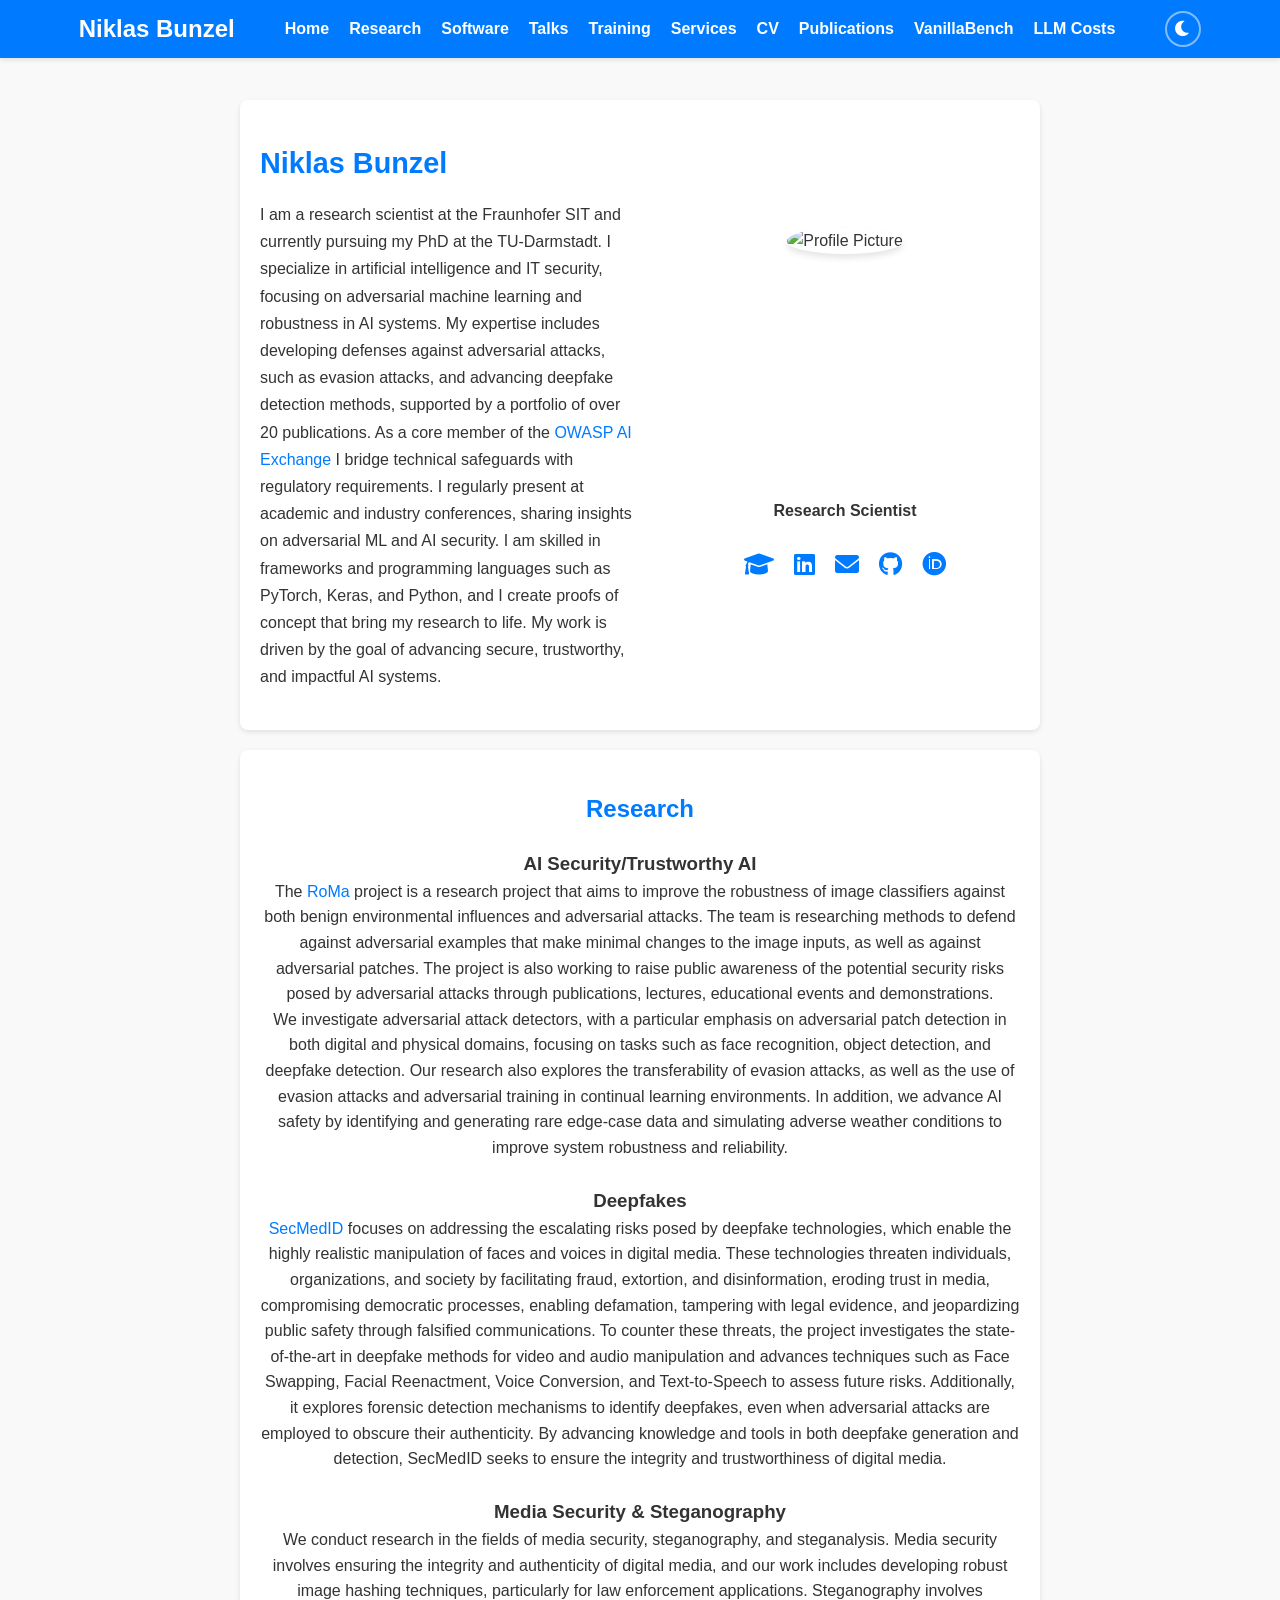
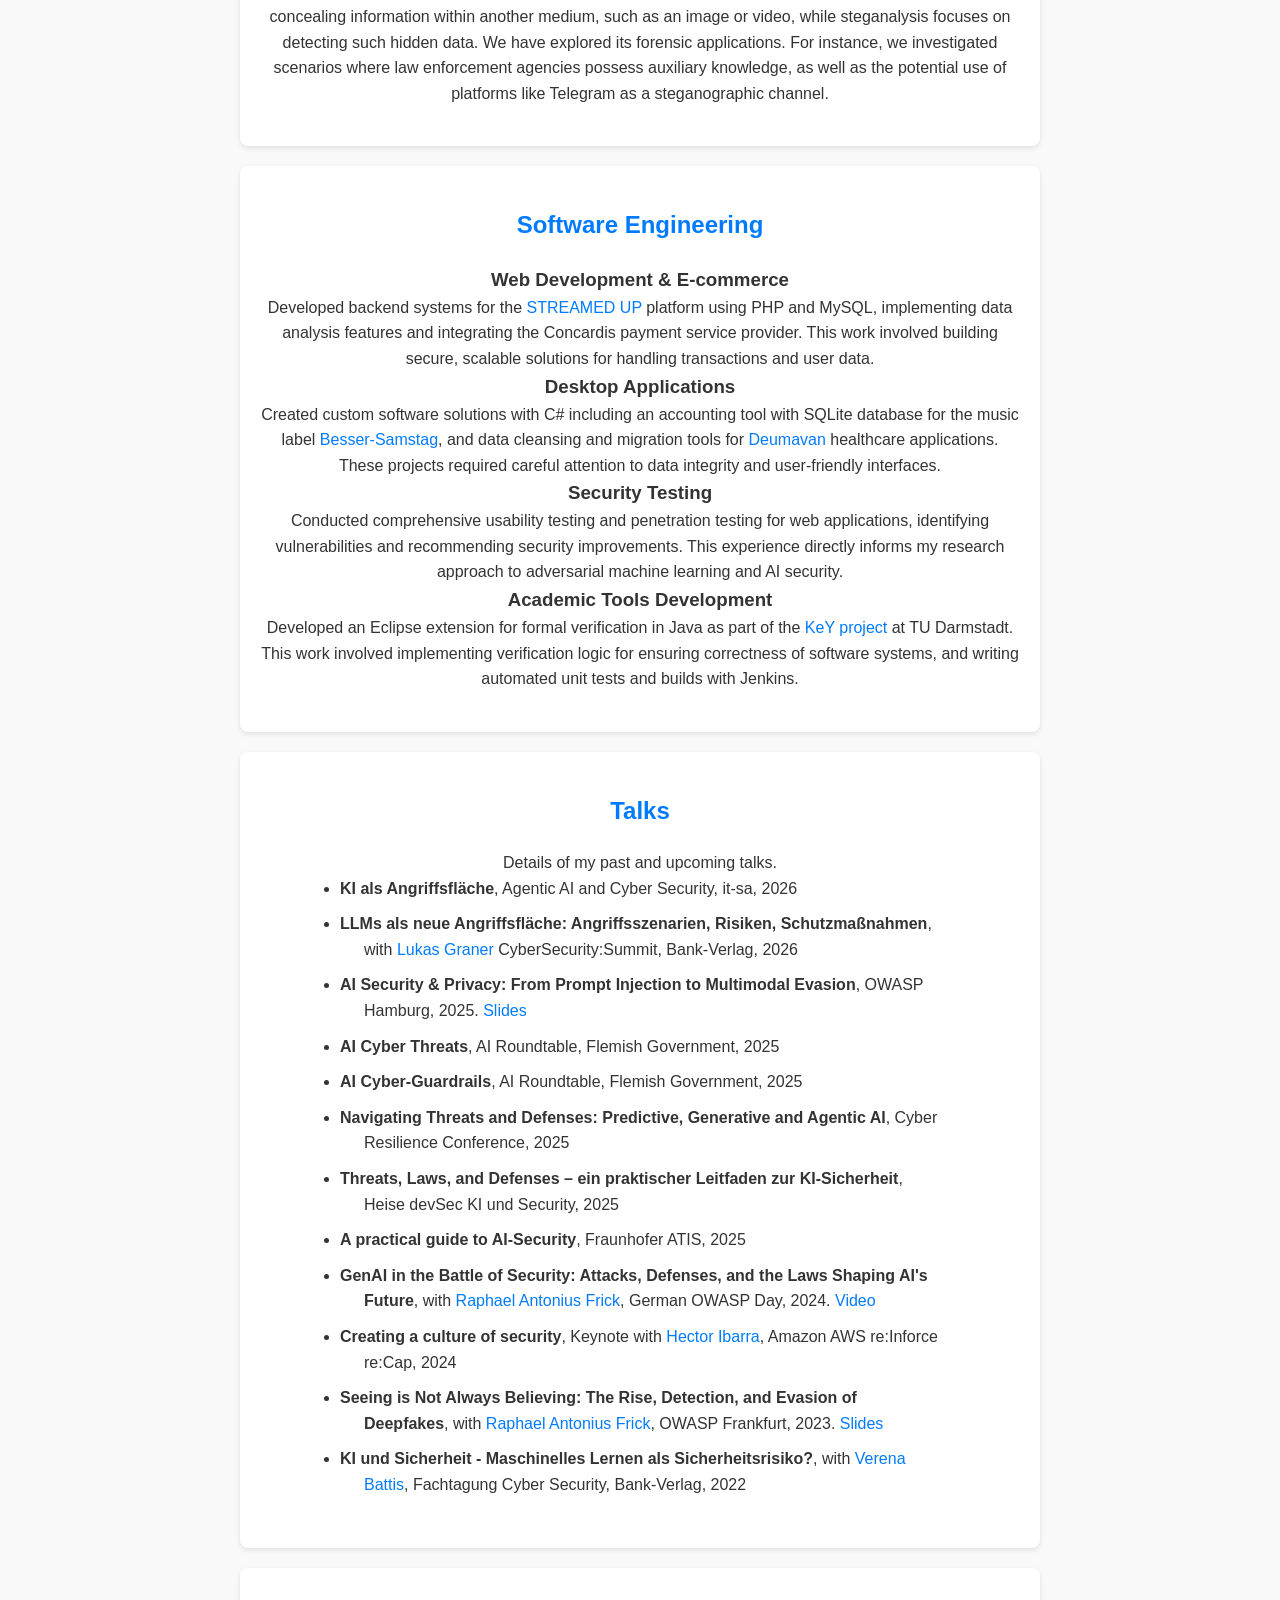
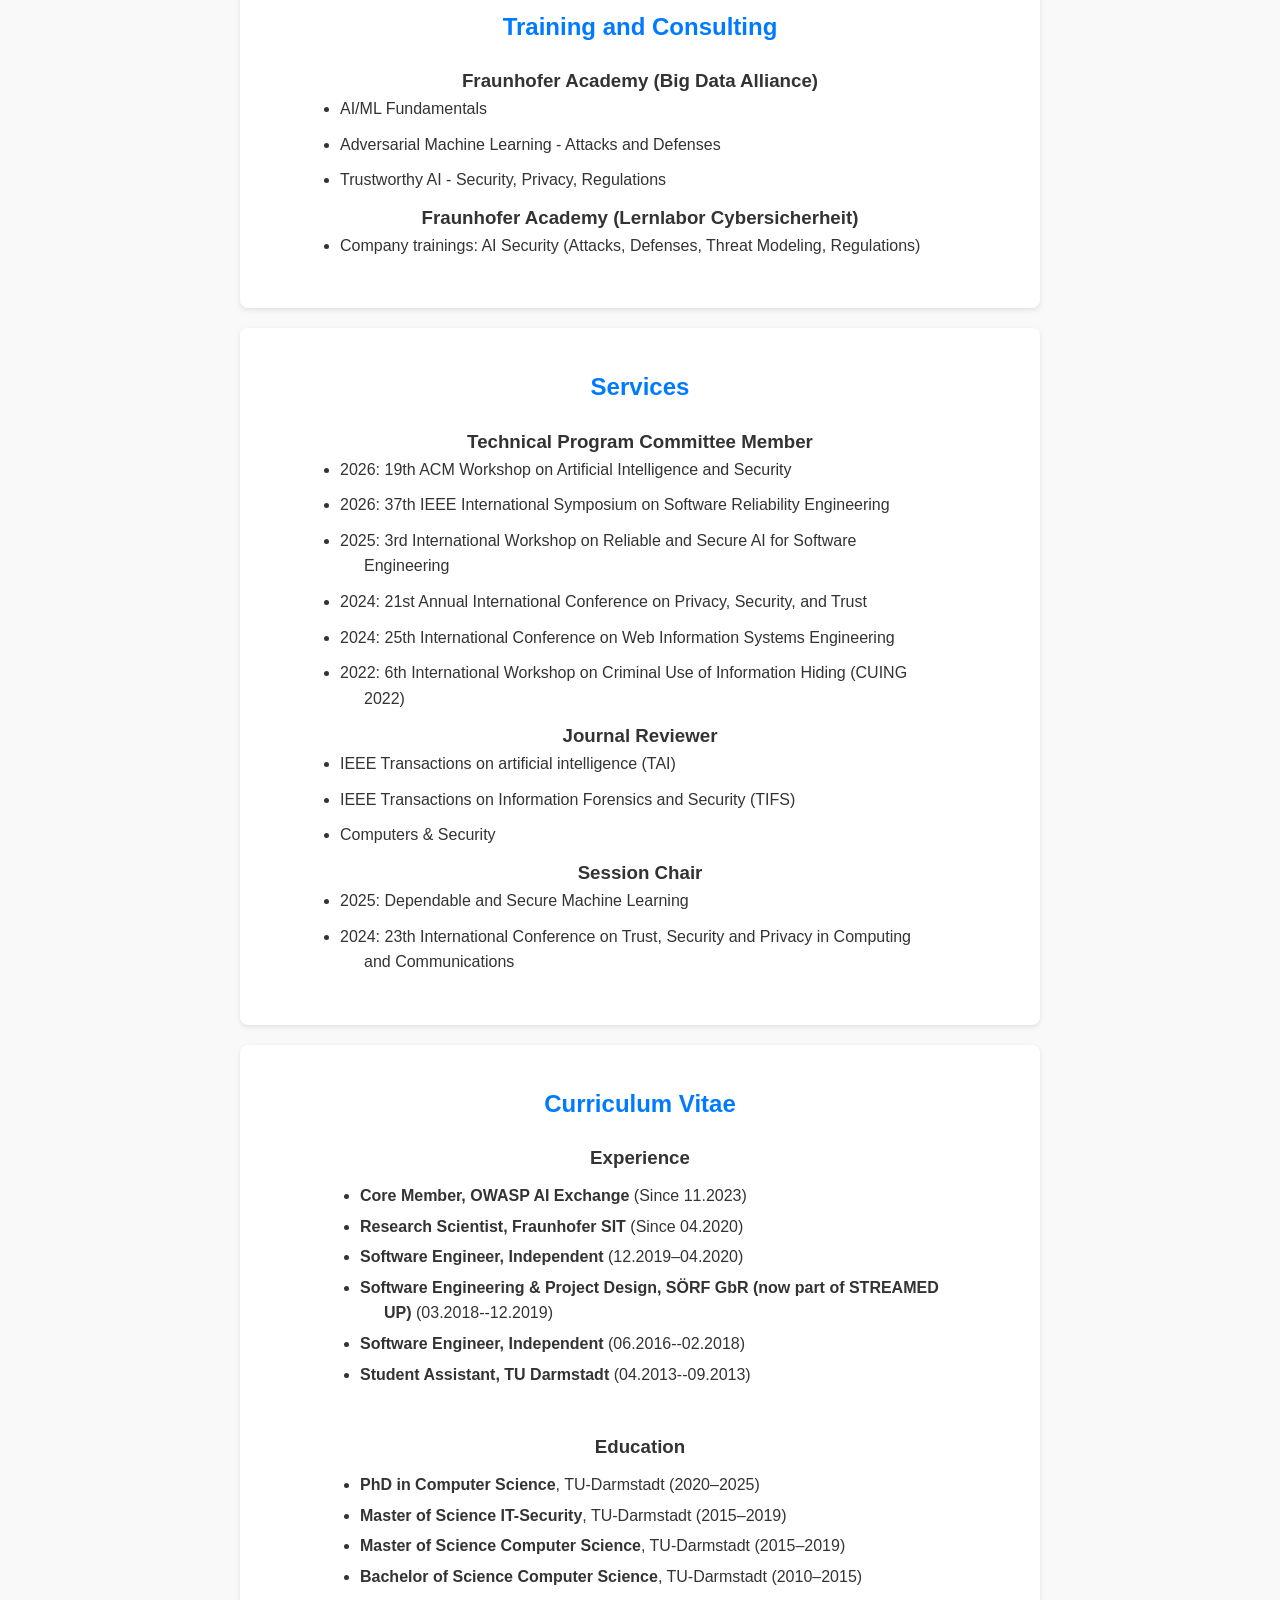
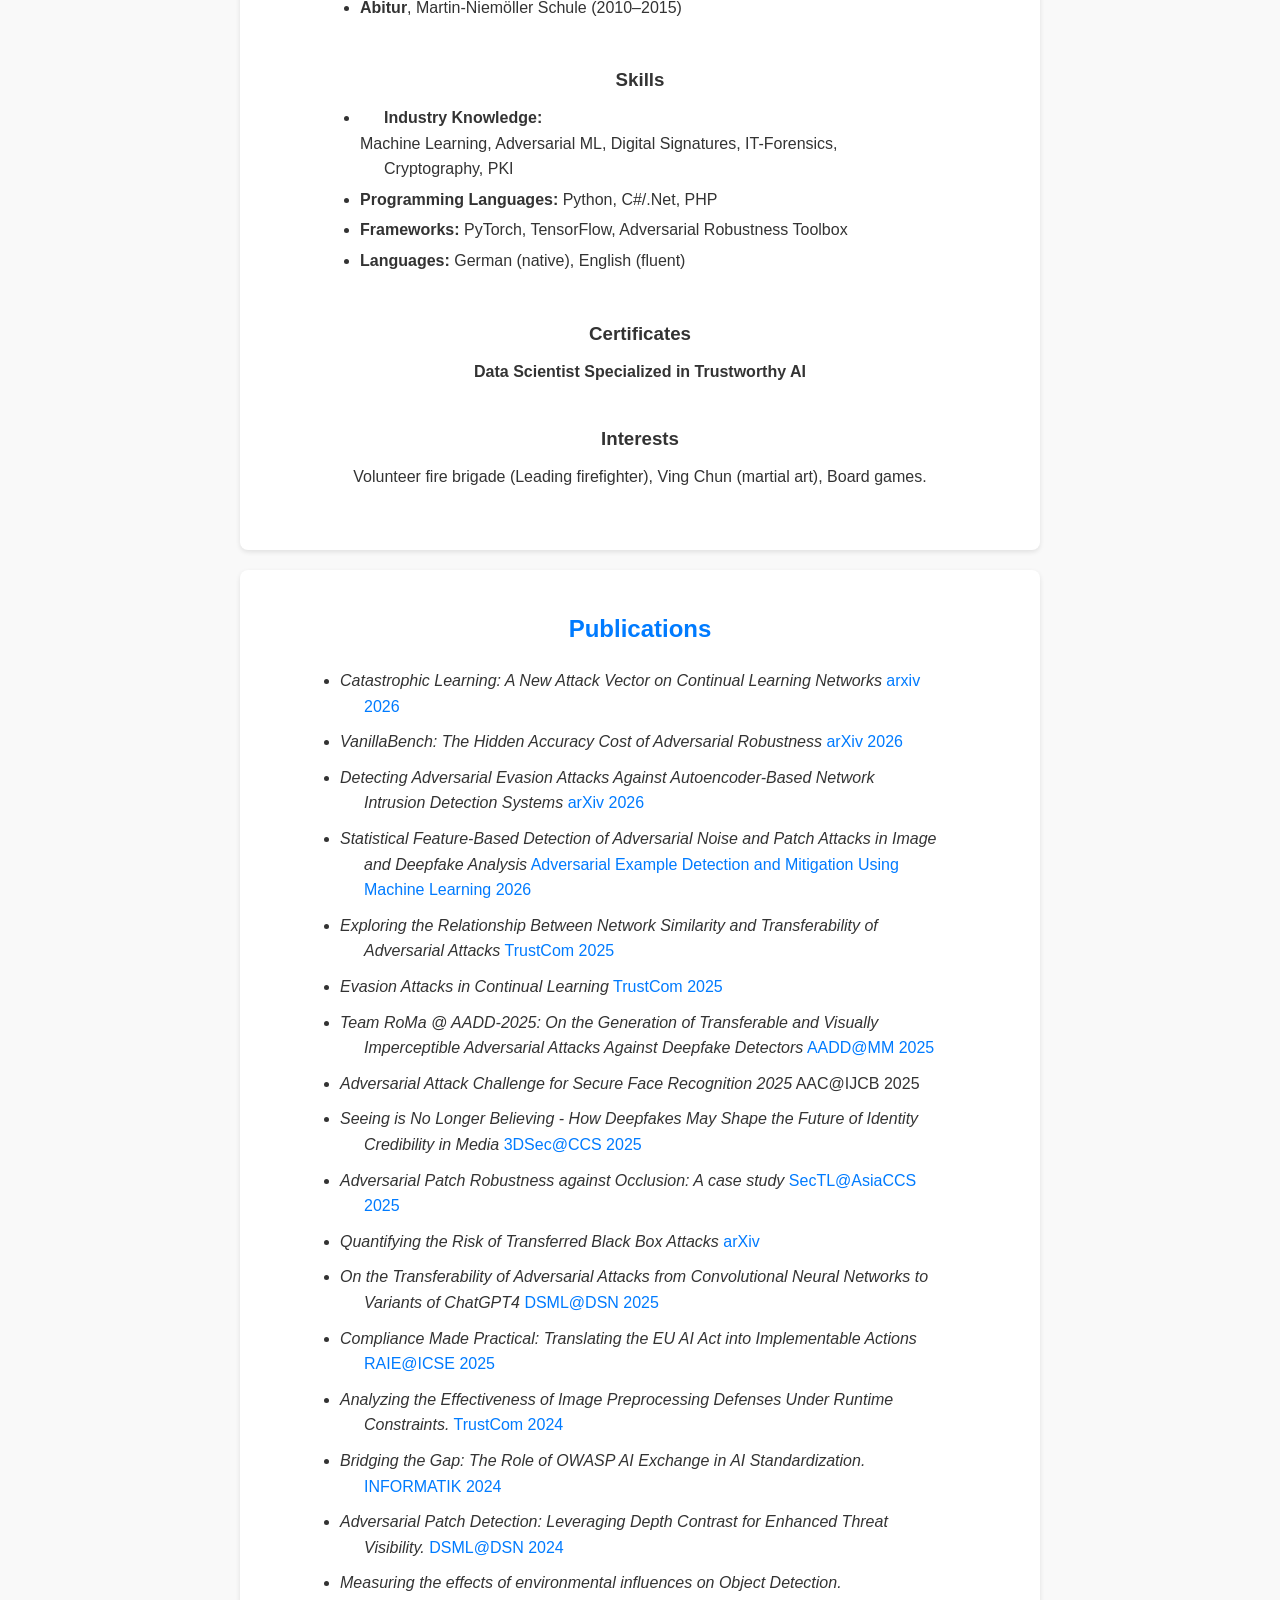
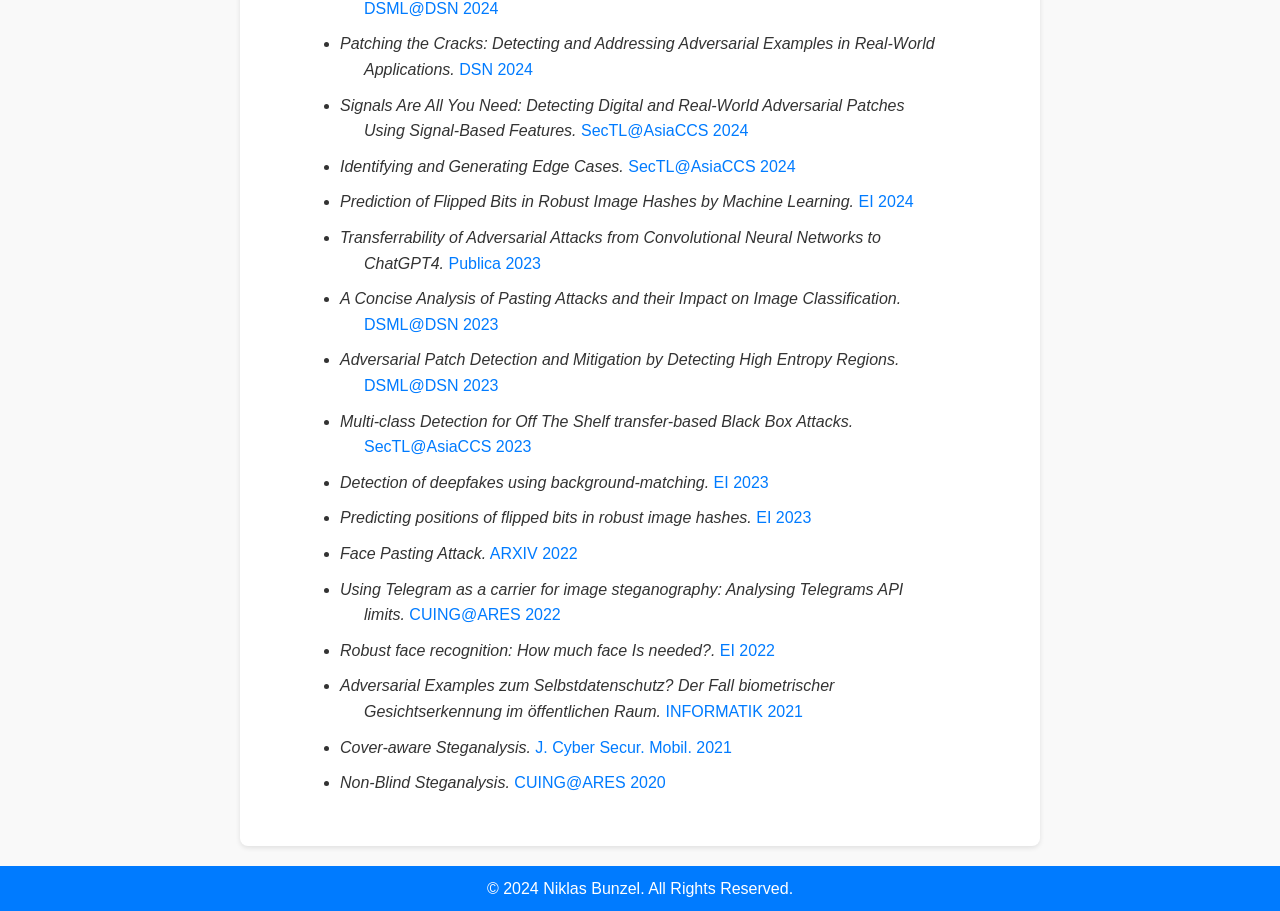
==== commit 467bfcbb: "new feature hoisting calculator, bug fix section links, update new talk" ====
--- a/index.html
+++ b/index.html
@@ -29,6 +29,7 @@
                    <!-- <li><a href="#demos" onclick="closeMenu()">Demos</a></li> -->
                     <li><a href="#publications" onclick="closeMenu()">Publications</a></li>
                     <li><a href="robust-vs-vanilla.html" onclick="closeMenu()">VanillaBench</a></li>
+                    <li><a href="hosting_calculator.html" onclick="closeMenu()">LLM Costs</a></li>
                 </ul>
             </nav>
             <button class="dark-mode-toggle" onclick="toggleDarkMode()" aria-label="Toggle dark mode">
@@ -113,6 +114,7 @@
             <h2>Talks</h2>
             <p>Details of my past and upcoming talks.</p>
             <ul class="centered-list">
+				<li> <b>KI als Angriffsfläche</b>, Agentic AI and Cyber Security, it-sa, 2026</li>
 				<li> <b>LLMs als neue Angriffsfläche: Angriffsszenarien, Risiken, Schutzmaßnahmen</b>, with <a href="https://www.linkedin.com/in/lukas-graner/" target="_blank">Lukas Graner</a> CyberSecurity:Summit, Bank-Verlag, 2026</li>
             	<li> <b>AI Security & Privacy: From Prompt Injection to Multimodal Evasion</b>, OWASP Hamburg, 2025. <a href="https://owasp.org/www-chapter-germany/stammtische/hamburg/assets/slides/2025_07_16%20Bunzel%20-%20AI%20Security%20and%20Privacy.pdf" target="_blank">Slides</a></li>
     <li> <b>AI Cyber Threats</b>, AI Roundtable, Flemish Government, 2025</li>
--- a/styles.css
+++ b/styles.css
@@ -165,7 +165,7 @@
     }
     
     .menu-bar nav.active {
-        max-height: 400px;
+        max-height: 600px;
     }
     
     .menu-bar nav ul {
@@ -969,3 +969,513 @@
     }
 }
 
+/* =========================================================================
+   Hosting calculator page (hosting_calculator.html)
+   All rules are scoped under .hc-wrap so they cannot leak into the main
+   site; theme variables are namespaced --hc-* and map onto the site's
+   light/dark theming. The .card rule is deliberately scoped to win over
+   the site-wide .card used by the (commented out) demos section.
+   ========================================================================= */
+:root {
+    --hc-panel: var(--bg-section);
+    --hc-border: #dde3ec;
+    --hc-text: var(--text-primary);
+    --hc-muted: var(--text-muted);
+    --hc-accent: var(--accent);
+    --hc-accent-soft: #dbeafe;
+    --hc-best: #16a34a;
+    --hc-best-soft: #dcfce7;
+    --hc-best-line: #86efac;
+    --hc-best-bg: #f0fdf4;
+    --hc-warn: #b45309;
+    --hc-warn-soft: #fef3c7;
+    --hc-warn-border: #fde68a;
+    --hc-danger: #b91c1c;
+    --hc-danger-soft: #fee2e2;
+    --hc-danger-strong: #ef4444;
+    --hc-muted-row: #f1f4f8;
+    --hc-hover: #f8fafc;
+    --hc-strong: #0f172a;
+    --hc-strong-text: #e2e8f0;
+    --hc-type-bg: #eef2ff;
+    --hc-type-text: #4338ca;
+    --hc-type-border: #e0e7ff;
+    --hc-dot-muted: #cbd5e1;
+    --hc-radius: 10px;
+    --hc-shadow: 0 1px 3px rgba(16, 24, 40, .08), 0 1px 2px rgba(16, 24, 40, .04);
+    --hc-popover-shadow: 0 8px 24px rgba(16, 24, 40, .16);
+    /* canvas chart palette - read by the chart code in hosting_calculator.html */
+    --hc-chart-grid: #e8edf3;
+    --hc-chart-axis: #cbd5e1;
+    --hc-chart-tick: #64748b;
+    --hc-chart-label: #475569;
+    --hc-chart-strong: #334155;
+    --hc-chart-empty: #94a3b8;
+    --hc-chart-bar: #2563eb;
+    --hc-chart-best: #16a34a;
+    --hc-chart-muted: #cbd5e1;
+    --hc-chart-bar-value: #1e3a8a;
+    --hc-chart-best-value: #14532d;
+}
+
+[data-theme="dark"] {
+    --hc-border: #3a3a3a;
+    --hc-accent-soft: rgba(77, 166, 255, .22);
+    --hc-best: #4ade80;
+    --hc-best-soft: rgba(74, 222, 128, .13);
+    --hc-best-line: rgba(74, 222, 128, .45);
+    --hc-best-bg: rgba(74, 222, 128, .07);
+    --hc-warn: #fbbf24;
+    --hc-warn-soft: rgba(251, 191, 36, .13);
+    --hc-warn-border: rgba(251, 191, 36, .4);
+    --hc-danger: #f87171;
+    --hc-danger-soft: rgba(248, 113, 113, .13);
+    --hc-muted-row: #262626;
+    --hc-hover: #262626;
+    --hc-type-bg: rgba(129, 140, 248, .14);
+    --hc-type-text: #a5b4fc;
+    --hc-type-border: rgba(129, 140, 248, .35);
+    --hc-dot-muted: #4b5563;
+    --hc-shadow: 0 1px 3px rgba(0, 0, 0, .45), 0 1px 2px rgba(0, 0, 0, .3);
+    --hc-popover-shadow: 0 8px 24px rgba(0, 0, 0, .55);
+    --hc-chart-grid: #2c2c2c;
+    --hc-chart-axis: #3a3a3a;
+    --hc-chart-tick: #9a9a9a;
+    --hc-chart-label: #b0b0b0;
+    --hc-chart-strong: #d0d0d0;
+    --hc-chart-empty: #6a6a6a;
+    --hc-chart-bar: #4da6ff;
+    --hc-chart-best: #4ade80;
+    --hc-chart-muted: #555555;
+    --hc-chart-bar-value: #a3c8ff;
+    --hc-chart-best-value: #bbf7d0;
+}
+
+.hc-wrap {
+    max-width: 1280px;
+    margin: 0 auto;
+    padding: 0 10px;
+    font: 14px/1.45 -apple-system, "Segoe UI", Roboto, "Helvetica Neue", Arial, sans-serif;
+    color: var(--hc-text);
+}
+
+/* the calculator is an app-like page: drop the .section card look,
+   keep the site header/footer chrome */
+.hc-wrap .section {
+    max-width: 1280px;
+    text-align: left;
+    background: transparent;
+    box-shadow: none;
+}
+
+.hc-intro {
+    color: var(--text-secondary);
+    font-size: 0.95rem;
+    line-height: 1.6;
+    margin-bottom: 10px;
+}
+
+.hc-footnote {
+    color: var(--text-muted);
+    font-size: 0.8rem;
+    line-height: 1.5;
+    margin-top: 16px;
+    border-top: 1px solid var(--card-border);
+    padding-top: 12px;
+}
+
+.hc-footnote .hc-gen {
+    display: block;
+    margin-top: 6px;
+    font-style: italic;
+}
+
+/* ---------- layout ---------- */
+
+.hc-wrap .view > * + * { margin-top: 16px; }
+
+.hc-wrap .panel {
+    background: var(--hc-panel);
+    border: 1px solid var(--hc-border);
+    border-radius: var(--hc-radius);
+    box-shadow: var(--hc-shadow);
+    padding: 16px;
+}
+
+.hc-wrap .panel h2 {
+    margin: 0 0 4px;
+    font-size: 15px;
+    font-weight: 600;
+    color: var(--hc-text);
+}
+
+.hc-wrap .panel-head {
+    display: flex;
+    align-items: baseline;
+    justify-content: space-between;
+    gap: 12px;
+    flex-wrap: wrap;
+    margin-bottom: 10px;
+}
+
+.hc-wrap .muted { color: var(--hc-muted); }
+
+/* ---------- inputs ---------- */
+
+.hc-wrap .inputs-grid {
+    display: grid;
+    grid-template-columns: 2fr 1fr 1fr 1fr 1fr 1fr 1fr;
+    gap: 12px;
+}
+
+@media (max-width: 1000px) {
+    .hc-wrap .inputs-grid { grid-template-columns: repeat(3, 1fr); }
+    .hc-wrap .field-model { grid-column: 1 / -1; }
+}
+
+.hc-wrap .field { display: flex; flex-direction: column; gap: 4px; min-width: 0; }
+
+.hc-wrap .field label {
+    font-size: 12px;
+    font-weight: 600;
+    color: var(--hc-muted);
+}
+
+.hc-wrap .label-hint { font-weight: 400; }
+
+.hc-wrap select,
+.hc-wrap input[type="text"] {
+    width: 100%;
+    padding: 7px 9px;
+    border: 1px solid var(--hc-border);
+    border-radius: 8px;
+    background: var(--hc-panel);
+    font: inherit;
+    color: var(--hc-text);
+    min-width: 0;
+}
+
+.hc-wrap select:focus,
+.hc-wrap input:focus,
+.hc-wrap button:focus-visible {
+    outline: 2px solid var(--hc-accent-soft);
+    border-color: var(--hc-accent);
+}
+
+.hc-wrap .match-info {
+    margin-top: 10px;
+    font-size: 13px;
+    color: var(--hc-muted);
+}
+
+.hc-wrap .match-info .count { color: var(--hc-text); font-weight: 600; }
+
+/* ---------- multi-select dropdown ---------- */
+
+.hc-wrap .msel { position: relative; }
+
+.hc-wrap .msel-btn {
+    display: flex;
+    align-items: center;
+    justify-content: space-between;
+    gap: 8px;
+    width: 100%;
+    padding: 7px 9px;
+    border: 1px solid var(--hc-border);
+    border-radius: 8px;
+    background: var(--hc-panel);
+    font: inherit;
+    color: var(--hc-text);
+    text-align: left;
+    cursor: pointer;
+    min-width: 0;
+}
+
+.hc-wrap .msel-btn:hover { background: var(--hc-hover); }
+.hc-wrap .msel.open .msel-btn { border-color: var(--hc-accent); }
+
+.hc-wrap .msel-text {
+    overflow: hidden;
+    text-overflow: ellipsis;
+    white-space: nowrap;
+}
+
+.hc-wrap .msel-caret {
+    flex: none;
+    width: 0;
+    height: 0;
+    border-left: 4px solid transparent;
+    border-right: 4px solid transparent;
+    border-top: 5px solid var(--hc-muted);
+    transition: transform .15s ease;
+}
+
+.hc-wrap .msel.open .msel-caret { transform: rotate(180deg); }
+
+.hc-wrap .msel-panel {
+    position: absolute;
+    top: calc(100% + 4px);
+    left: 0;
+    width: 340px;
+    min-width: 100%;
+    background: var(--hc-panel);
+    border: 1px solid var(--hc-border);
+    border-radius: 10px;
+    box-shadow: var(--hc-popover-shadow);
+    padding: 8px;
+    z-index: 60;
+}
+
+.hc-wrap .msel-tools { display: flex; gap: 6px; }
+
+.hc-wrap .msel-tools .msel-search { flex: 1; min-width: 60px; }
+
+.hc-wrap .msel-list {
+    max-height: 300px;
+    overflow-y: auto;
+    margin-top: 6px;
+    display: flex;
+    flex-direction: column;
+    gap: 1px;
+}
+
+.hc-wrap .msel-item {
+    display: flex;
+    align-items: center;
+    gap: 8px;
+    padding: 5px 8px;
+    border-radius: 6px;
+    cursor: pointer;
+}
+
+/* display:flex would override the UA rule for [hidden] */
+.hc-wrap .msel-item[hidden] { display: none; }
+
+.hc-wrap .msel-item:hover { background: var(--hc-muted-row); }
+
+.hc-wrap .msel-item input[type="checkbox"] { flex: none; accent-color: var(--hc-accent); }
+
+.hc-wrap .msel-item .msel-item-label {
+    overflow: hidden;
+    text-overflow: ellipsis;
+    white-space: nowrap;
+}
+
+/* ---------- summary cards ---------- */
+
+.hc-wrap .summary-cards {
+    display: grid;
+    grid-template-columns: repeat(auto-fit, minmax(210px, 1fr));
+    gap: 12px;
+}
+
+.hc-wrap .card {
+    background: var(--hc-panel);
+    border: 1px solid var(--hc-border);
+    border-radius: var(--hc-radius);
+    box-shadow: var(--hc-shadow);
+    padding: 12px 16px;
+    margin: 0;
+    width: auto;
+    max-width: none;
+}
+
+.hc-wrap .card .card-label {
+    font-size: 11px;
+    font-weight: 700;
+    text-transform: uppercase;
+    letter-spacing: .04em;
+    color: var(--hc-muted);
+}
+
+.hc-wrap .card .card-value {
+    margin-top: 4px;
+    font-size: 20px;
+    font-weight: 700;
+}
+
+.hc-wrap .card .card-sub {
+    margin-top: 2px;
+    font-size: 12px;
+    color: var(--hc-muted);
+    overflow: hidden;
+    text-overflow: ellipsis;
+    white-space: nowrap;
+}
+
+.hc-wrap .card-best { border-color: var(--hc-best-line); background: var(--hc-best-bg); }
+.hc-wrap .card-best .card-value { color: var(--hc-best); }
+
+/* ---------- tables ---------- */
+
+.hc-wrap .table-scroll { overflow-x: auto; }
+
+.hc-wrap .offers-table {
+    width: 100%;
+    border-collapse: collapse;
+    font-size: 13px;
+}
+
+.hc-wrap .offers-table th, .hc-wrap .offers-table td {
+    padding: 7px 10px;
+    border-bottom: 1px solid var(--hc-border);
+    text-align: left;
+    white-space: nowrap;
+}
+
+.hc-wrap .offers-table th {
+    font-size: 11px;
+    text-transform: uppercase;
+    letter-spacing: .03em;
+    color: var(--hc-muted);
+    background: var(--hc-hover);
+    position: sticky;
+    top: 0;
+}
+
+.hc-wrap .offers-table td.num, .hc-wrap .offers-table th.num { text-align: right; font-variant-numeric: tabular-nums; }
+
+/* Sortable headers: click cycles primary direction -> opposite -> off
+   (back to the default cheapest-first order). */
+.hc-wrap .offers-table th.sortable { cursor: pointer; user-select: none; }
+.hc-wrap .offers-table th.sortable:hover { color: var(--hc-text); }
+.hc-wrap .offers-table th.sortable::after {
+    content: "\2195";
+    display: inline-block;
+    margin-left: 4px;
+    font-size: 9px;
+    opacity: .3;
+}
+.hc-wrap .offers-table th.sort-asc::after { content: "\2191"; opacity: 1; }
+.hc-wrap .offers-table th.sort-desc::after { content: "\2193"; opacity: 1; }
+
+.hc-wrap .offers-table tbody tr:last-child td { border-bottom: 0; }
+
+.hc-wrap tr.row-best { background: var(--hc-best-soft); }
+.hc-wrap tr.row-best td { font-weight: 600; }
+
+.hc-wrap tr.row-muted { background: var(--hc-muted-row); color: var(--hc-muted); }
+.hc-wrap tr.row-muted td { text-decoration: none; }
+
+.hc-wrap tr.row-muted .cell-over { color: var(--hc-danger); font-weight: 600; }
+
+.hc-wrap .col-hoster { min-width: 150px; }
+.hc-wrap .col-type { min-width: 100px; }
+
+/* Model column: only shown while "All models" is selected */
+.hc-wrap .offers-table .col-model { display: none; }
+.hc-wrap .offers-table.all-models .col-model { display: table-cell; min-width: 140px; }
+
+.hc-wrap .badge {
+    display: inline-block;
+    padding: 1px 7px;
+    border-radius: 999px;
+    font-size: 10.5px;
+    font-weight: 700;
+    vertical-align: 1px;
+    margin-left: 6px;
+}
+
+.hc-wrap .badge-warn { background: var(--hc-warn-soft); color: var(--hc-warn); border: 1px solid var(--hc-warn-border); }
+.hc-wrap .badge-type { background: var(--hc-type-bg); color: var(--hc-type-text); border: 1px solid var(--hc-type-border); font-weight: 600; }
+.hc-wrap .badge-plan { background: var(--hc-muted-row); color: var(--hc-muted); border: 1px solid var(--hc-border); font-weight: 600; }
+
+.hc-wrap .legend-row {
+    display: flex;
+    gap: 18px;
+    flex-wrap: wrap;
+    margin-top: 10px;
+    font-size: 12px;
+    color: var(--hc-muted);
+    align-items: center;
+}
+
+.hc-wrap .legend-item { display: inline-flex; align-items: center; gap: 6px; }
+
+.hc-wrap .dot { width: 10px; height: 10px; border-radius: 3px; display: inline-block; }
+.hc-wrap .dot-best { background: var(--hc-best); }
+.hc-wrap .dot-muted { background: var(--hc-dot-muted); }
+
+/* ---------- charts ---------- */
+
+.hc-wrap .charts-grid {
+    display: grid;
+    grid-template-columns: 1fr 1fr;
+    gap: 16px;
+}
+
+@media (max-width: 900px) {
+    .hc-wrap .charts-grid { grid-template-columns: 1fr; }
+}
+
+.hc-wrap .chart-box { position: relative; }
+
+.hc-wrap .chart-sub { margin: 0 0 10px; font-size: 12px; color: var(--hc-muted); }
+
+.hc-wrap canvas { width: 100%; display: block; }
+
+.hc-wrap .chart-tip {
+    position: absolute;
+    pointer-events: none;
+    background: var(--hc-strong);
+    color: var(--hc-strong-text);
+    border-radius: 8px;
+    padding: 7px 10px;
+    font-size: 12px;
+    line-height: 1.5;
+    max-width: 280px;
+    box-shadow: 0 4px 14px rgba(0, 0, 0, .25);
+    z-index: 30;
+}
+
+.hc-wrap .chart-tip .tip-title { font-weight: 700; margin-bottom: 2px; }
+.hc-wrap .chart-tip .tip-row { display: flex; justify-content: space-between; gap: 14px; }
+.hc-wrap .chart-tip .tip-swatch { display: inline-block; width: 8px; height: 8px; border-radius: 2px; margin-right: 5px; }
+
+/* ---------- buttons ---------- */
+
+.hc-wrap .btn {
+    border: 1px solid var(--hc-border);
+    background: var(--hc-panel);
+    color: var(--hc-text);
+    border-radius: 8px;
+    padding: 7px 14px;
+    font: inherit;
+    font-weight: 500;
+    cursor: pointer;
+}
+
+.hc-wrap .btn:hover { background: var(--hc-hover); }
+.hc-wrap .btn-sm { padding: 3px 9px; font-size: 12px; border-radius: 6px; }
+
+/* ---------- toast (only present on the hosting calculator page) ---------- */
+
+#toast-root {
+    position: fixed;
+    right: 16px;
+    bottom: 16px;
+    display: flex;
+    flex-direction: column;
+    gap: 8px;
+    z-index: 200;
+}
+
+.toast {
+    background: var(--hc-strong);
+    color: var(--hc-strong-text);
+    border-radius: 8px;
+    padding: 9px 14px;
+    font-size: 13px;
+    box-shadow: 0 6px 20px rgba(0, 0, 0, .3);
+    animation: toast-in .18s ease-out;
+    max-width: 380px;
+}
+
+.toast-ok { border-left: 3px solid var(--hc-best); }
+.toast-err { border-left: 3px solid var(--hc-danger-strong); }
+
+@keyframes toast-in {
+    from { opacity: 0; transform: translateY(6px); }
+    to { opacity: 1; transform: none; }
+}
+
